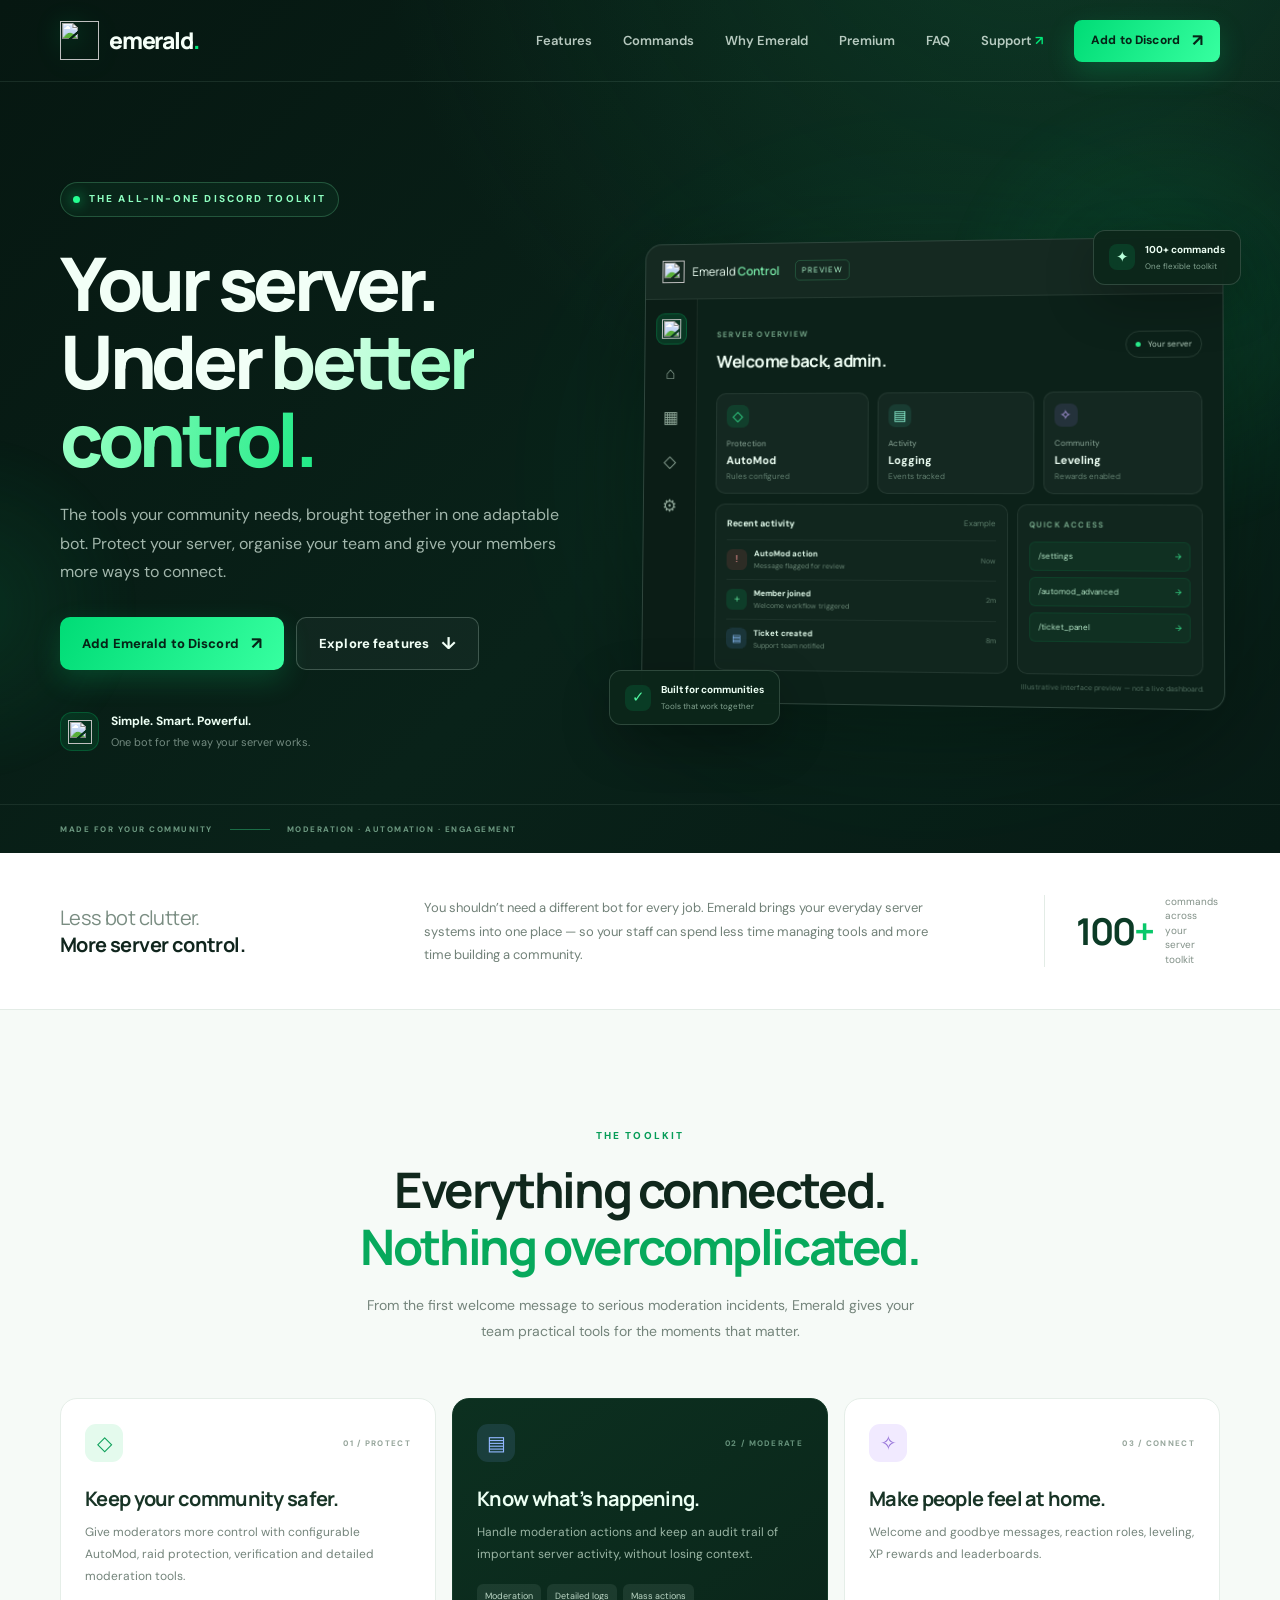
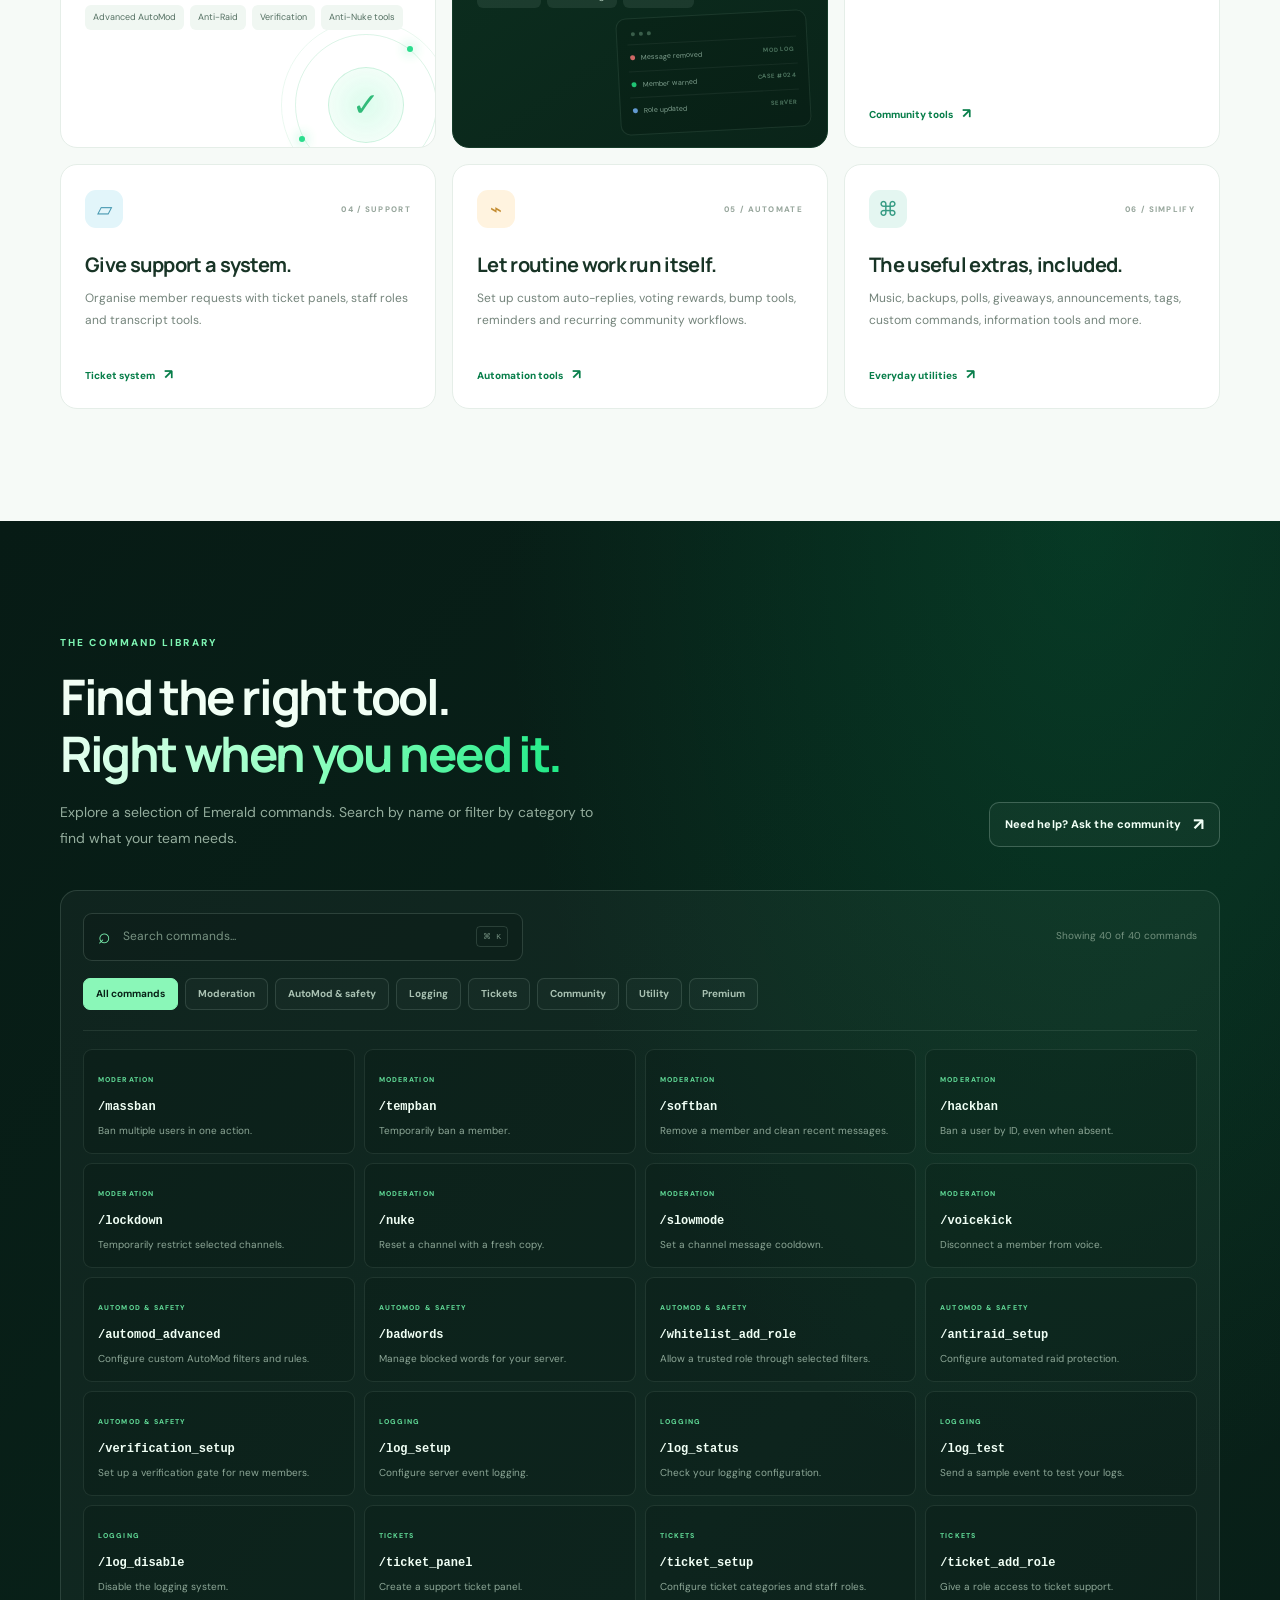
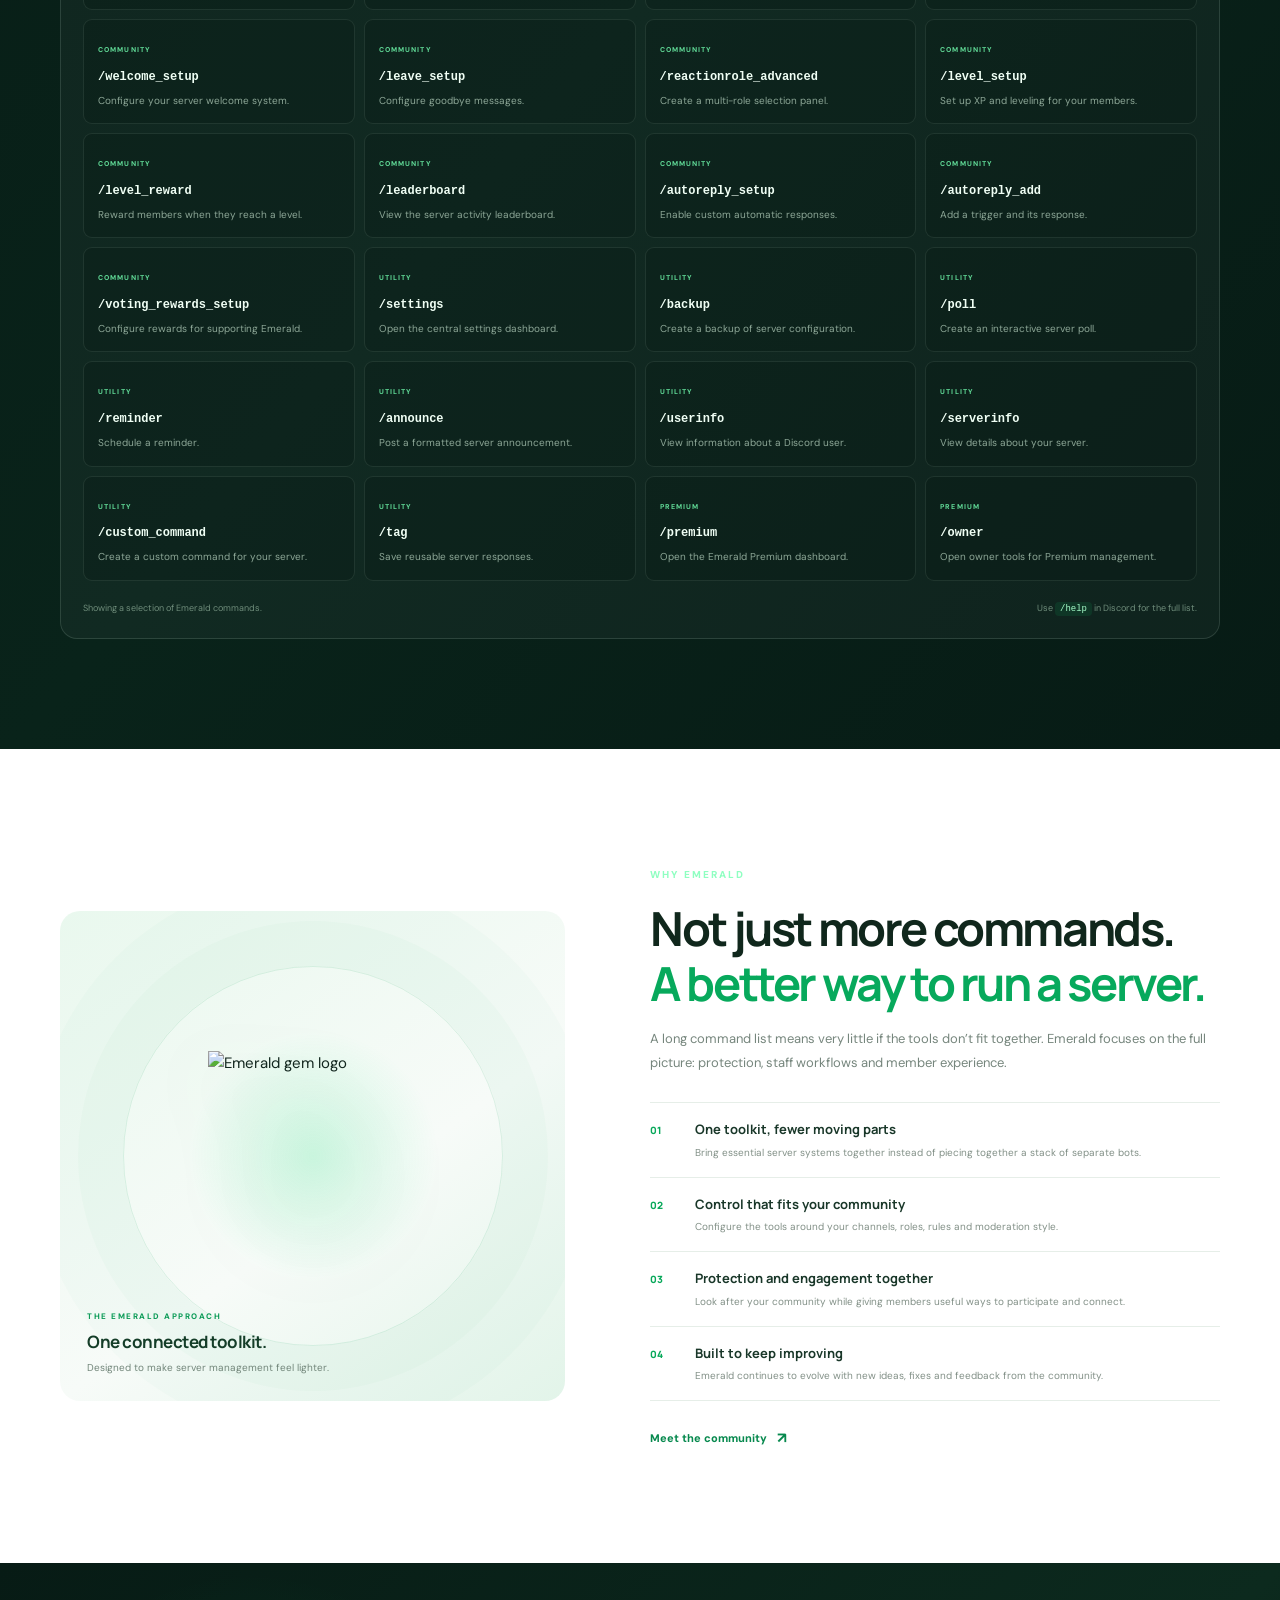
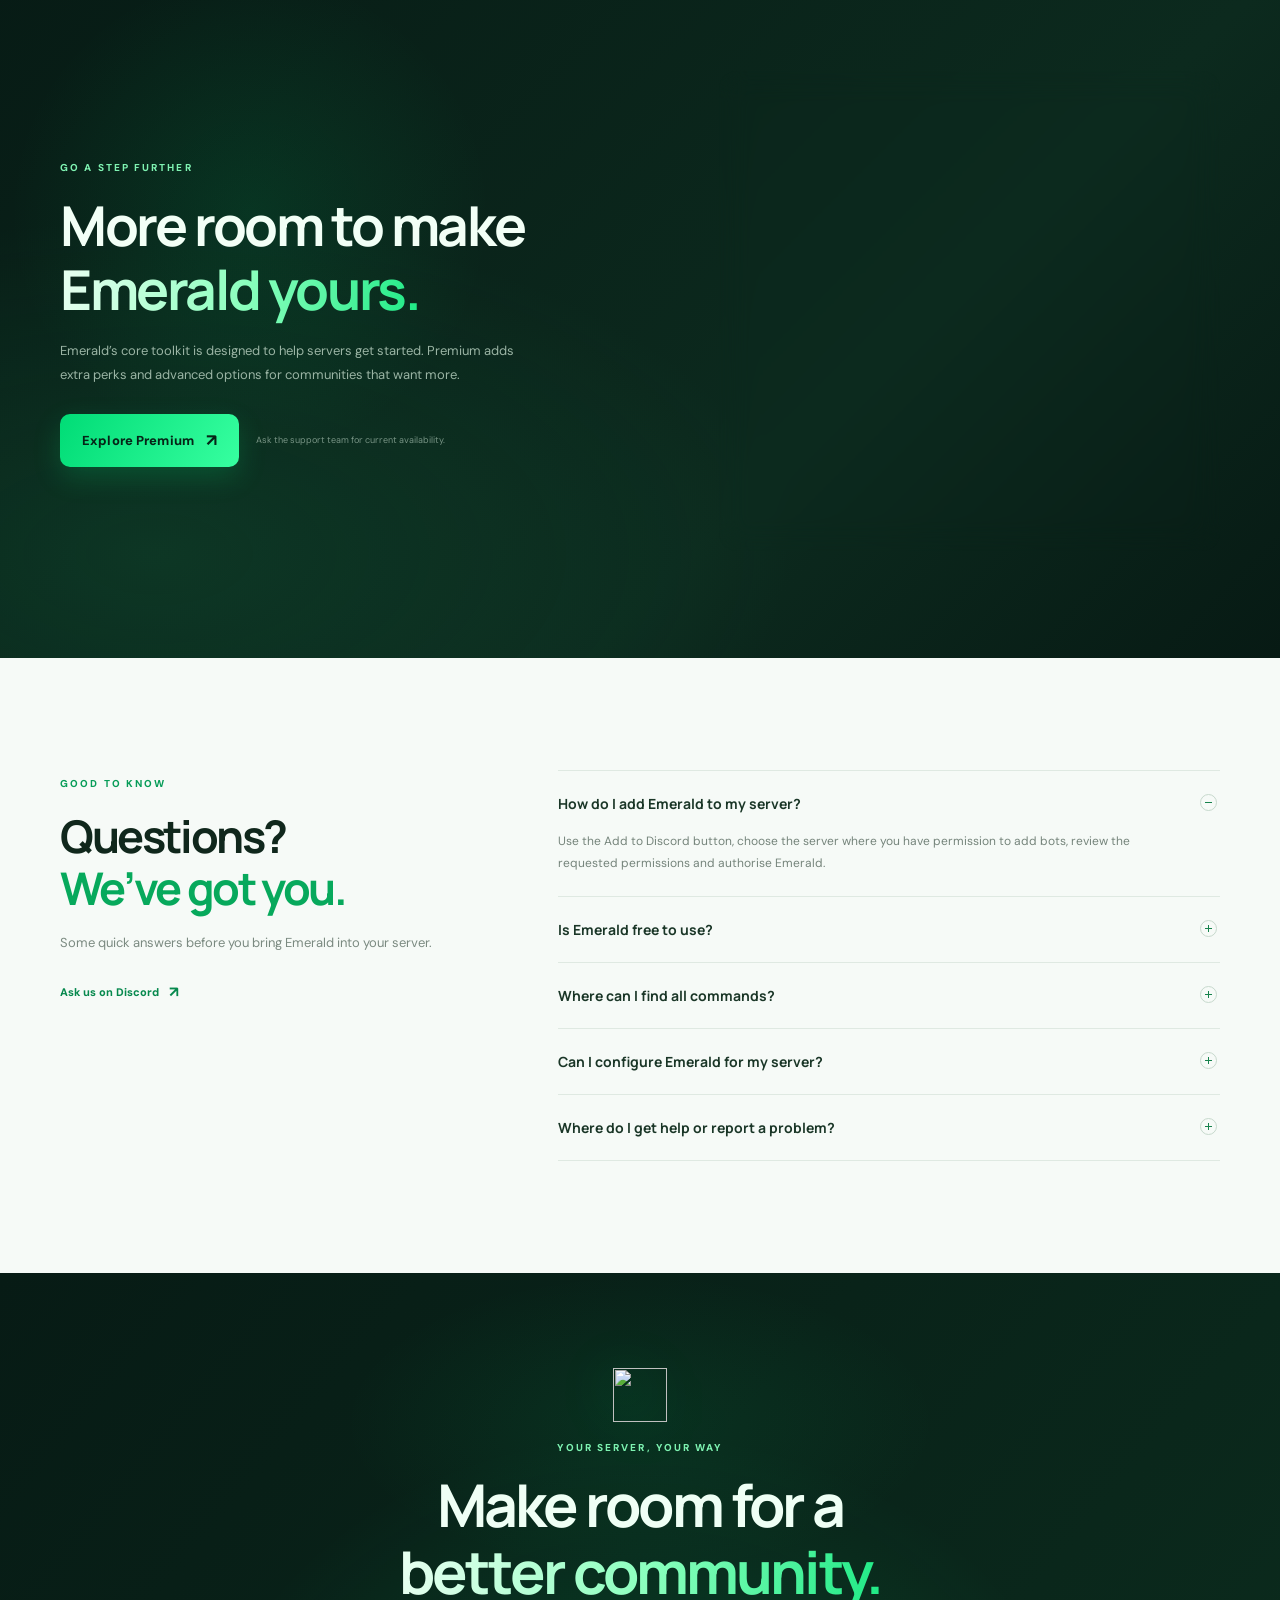
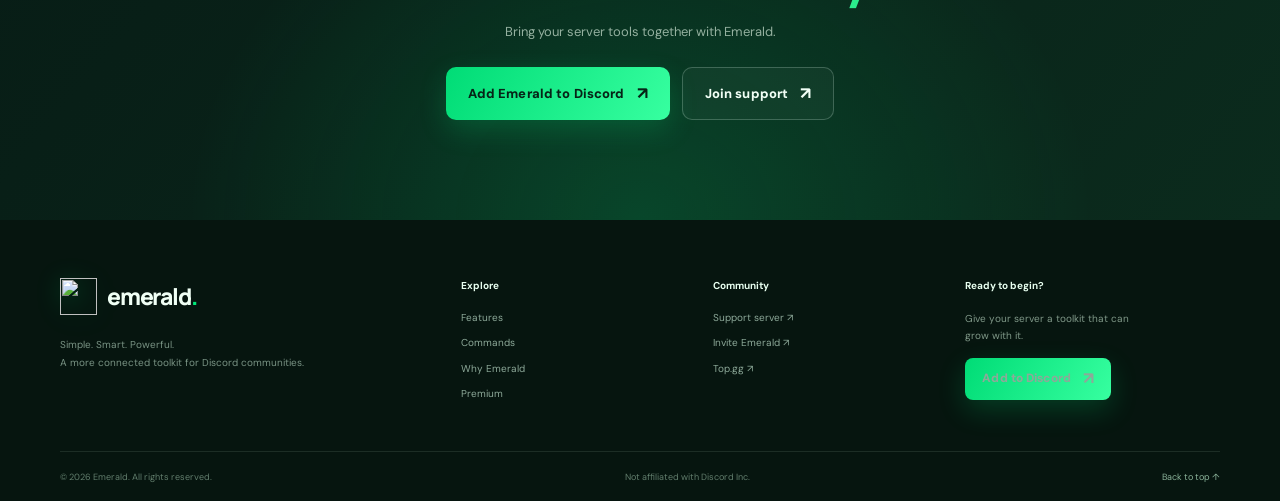
==== index.html @ 219adbe9 "Add files via upload" ====
<!doctype html>
<html lang="en">
<head>
  <meta charset="utf-8">
  <meta name="viewport" content="width=device-width, initial-scale=1">
  <meta name="theme-color" content="#071b15">
  <meta name="description" content="Emerald brings moderation, server protection, automation, tickets, roles, leveling and more into one powerful Discord bot.">
  <meta property="og:type" content="website">
  <meta property="og:title" content="Emerald — Simple. Smart. Powerful.">
  <meta property="og:description" content="One adaptable toolkit for safer, more organised and more active Discord communities.">
  <meta property="og:image" content="https://emeralddiscordbot.github.io/assets/og-cover.svg">
  <title>Emerald — Simple. Smart. Powerful.</title>
  <link rel="icon" type="image/svg+xml" href="assets/favicon.svg">
  <link rel="preconnect" href="https://fonts.googleapis.com">
  <link rel="preconnect" href="https://fonts.gstatic.com" crossorigin>
  <link href="https://fonts.googleapis.com/css2?family=DM+Sans:wght@400;500;600;700;800&family=Manrope:wght@400;500;600;700;800&display=swap" rel="stylesheet">
  <link rel="stylesheet" href="styles.css">
  <script src="script.js" defer></script>
</head>
<body>
  <a class="skip-link" href="#main">Skip to content</a>
  <div class="site-shell">
    <header class="site-header" id="top">
      <div class="container nav-wrap">
        <a class="brand" href="#top" aria-label="Emerald home">
          <img src="assets/emerald-mark.svg" alt="" width="39" height="39">
          <span>emerald<span class="brand-period">.</span></span>
        </a>
        <button class="menu-toggle" type="button" aria-label="Open navigation" aria-expanded="false" aria-controls="primary-nav">
          <span></span><span></span><span></span>
        </button>
        <nav class="primary-nav" id="primary-nav" aria-label="Main navigation">
          <a href="#features">Features</a>
          <a href="#commands">Commands</a>
          <a href="#why-emerald">Why Emerald</a>
          <a href="#premium">Premium</a>
          <a href="#faq">FAQ</a>
          <a class="nav-support" href="https://discord.gg/25kPTjhRpZ" target="_blank" rel="noreferrer">Support <span aria-hidden="true">↗</span></a>
          <a class="button button-small button-primary nav-cta" href="https://discord.com/oauth2/authorize?client_id=1427340751880323172&permissions=8&integration_type=0&scope=bot" target="_blank" rel="noreferrer">Add to Discord <span aria-hidden="true">↗</span></a>
        </nav>
      </div>
    </header>

    <main id="main">
      <section class="hero section-dark">
        <div class="hero-orb hero-orb-one"></div>
        <div class="hero-orb hero-orb-two"></div>
        <div class="container hero-grid">
          <div class="hero-copy">
            <div class="eyebrow"><span class="eyebrow-dot"></span> THE ALL-IN-ONE DISCORD TOOLKIT</div>
            <h1>Your server.<br>Under <span class="gradient-text">better control.</span></h1>
            <p class="hero-lede">The tools your community needs, brought together in one adaptable bot. Protect your server, organise your team and give your members more ways to connect.</p>
            <div class="hero-actions">
              <a class="button button-primary" href="https://discord.com/oauth2/authorize?client_id=1427340751880323172&permissions=8&integration_type=0&scope=bot" target="_blank" rel="noreferrer">Add Emerald to Discord <span aria-hidden="true">↗</span></a>
              <a class="button button-ghost" href="#features">Explore features <span aria-hidden="true">↓</span></a>
            </div>
            <div class="hero-proof">
              <div class="proof-icon"><img src="assets/emerald-mark.svg" alt="" width="24" height="24"></div>
              <div><strong>Simple. Smart. Powerful.</strong><span>One bot for the way your server works.</span></div>
            </div>
          </div>

          <div class="hero-visual" aria-label="Illustrative Emerald dashboard preview">
            <div class="visual-glow"></div>
            <div class="dashboard-window">
              <div class="dash-topbar">
                <div class="dash-brand"><img src="assets/emerald-mark.svg" alt="" width="23" height="23"><span>Emerald <b>Control</b></span></div>
                <span class="preview-tag">PREVIEW</span>
                <div class="dash-dots"><i></i><i></i><i></i></div>
              </div>
              <div class="dash-content">
                <aside class="dash-sidebar" aria-hidden="true">
                  <div class="sidebar-gem active"><img src="assets/emerald-mark.svg" alt=""></div>
                  <div class="sidebar-symbol">⌂</div><div class="sidebar-symbol">▦</div><div class="sidebar-symbol">◇</div><div class="sidebar-symbol">⚙</div>
                </aside>
                <div class="dash-main">
                  <div class="dash-heading"><div><span class="dash-kicker">SERVER OVERVIEW</span><h3>Welcome back, admin.</h3></div><span class="server-pill"><span></span> Your server</span></div>
                  <div class="dash-stats">
                    <div class="dash-stat"><span class="stat-icon green">◇</span><small>Protection</small><strong>AutoMod</strong><em>Rules configured</em></div>
                    <div class="dash-stat"><span class="stat-icon mint">▤</span><small>Activity</small><strong>Logging</strong><em>Events tracked</em></div>
                    <div class="dash-stat"><span class="stat-icon lilac">✧</span><small>Community</small><strong>Leveling</strong><em>Rewards enabled</em></div>
                  </div>
                  <div class="dash-lower">
                    <div class="activity-card">
                      <div class="card-heading"><b>Recent activity</b><span>Example</span></div>
                      <div class="activity-row"><span class="activity-badge danger">!</span><div><b>AutoMod action</b><small>Message flagged for review</small></div><time>Now</time></div>
                      <div class="activity-row"><span class="activity-badge green">＋</span><div><b>Member joined</b><small>Welcome workflow triggered</small></div><time>2m</time></div>
                      <div class="activity-row"><span class="activity-badge blue">▤</span><div><b>Ticket created</b><small>Support team notified</small></div><time>8m</time></div>
                    </div>
                    <div class="quick-card"><span class="quick-label">QUICK ACCESS</span><div class="quick-command">/settings <span>→</span></div><div class="quick-command">/automod_advanced <span>→</span></div><div class="quick-command">/ticket_panel <span>→</span></div></div>
                  </div>
                  <div class="dash-footnote">Illustrative interface preview — not a live dashboard.</div>
                </div>
              </div>
            </div>
            <div class="floating-chip chip-one"><span class="chip-check">✓</span><span><b>Built for communities</b><small>Tools that work together</small></span></div>
            <div class="floating-chip chip-two"><span class="chip-gem">✦</span><span><b>100+ commands</b><small>One flexible toolkit</small></span></div>
          </div>
        </div>
        <div class="hero-bottom-line"><div class="container hero-bottom-inner"><span>MADE FOR YOUR COMMUNITY</span><span class="bottom-line"></span><span>MODERATION · AUTOMATION · ENGAGEMENT</span></div></div>
      </section>

      <section class="intro-strip">
        <div class="container intro-grid">
          <p>Less bot clutter.<br><strong>More server control.</strong></p>
          <div class="intro-text">You shouldn’t need a different bot for every job. Emerald brings your everyday server systems into one place — so your staff can spend less time managing tools and more time building a community.</div>
          <div class="intro-stat"><strong>100<span>+</span></strong><small>commands across<br>your server toolkit</small></div>
        </div>
      </section>

      <section class="section features-section" id="features">
        <div class="container">
          <div class="section-heading centered">
            <span class="section-kicker">THE TOOLKIT</span>
            <h2>Everything connected.<br><span class="text-green">Nothing overcomplicated.</span></h2>
            <p>From the first welcome message to serious moderation incidents, Emerald gives your team practical tools for the moments that matter.</p>
          </div>
          <div class="feature-grid">
            <article class="feature-card feature-card-large">
              <div class="feature-top"><span class="feature-icon icon-shield">◇</span><span class="feature-number">01 / PROTECT</span></div>
              <h3>Keep your community safer.</h3>
              <p>Give moderators more control with configurable AutoMod, raid protection, verification and detailed moderation tools.</p>
              <div class="feature-tags"><span>Advanced AutoMod</span><span>Anti-Raid</span><span>Verification</span><span>Anti-Nuke tools</span></div>
              <div class="feature-art shield-art" aria-hidden="true"><div class="shield-ring ring-one"></div><div class="shield-ring ring-two"></div><div class="shield-core">✓</div><div class="shield-orbit orbit-a"></div><div class="shield-orbit orbit-b"></div></div>
            </article>
            <article class="feature-card feature-card-large feature-card-dark">
              <div class="feature-top"><span class="feature-icon icon-logs">▤</span><span class="feature-number">02 / MODERATE</span></div>
              <h3>Know what’s happening.</h3>
              <p>Handle moderation actions and keep an audit trail of important server activity, without losing context.</p>
              <div class="feature-tags"><span>Moderation</span><span>Detailed logs</span><span>Mass actions</span></div>
              <div class="log-art" aria-hidden="true"><div class="log-art-head"><span></span><span></span><span></span></div><div class="log-line"><i class="log-dot red"></i><span>Message removed</span><b>MOD LOG</b></div><div class="log-line"><i class="log-dot green"></i><span>Member warned</span><b>CASE #024</b></div><div class="log-line"><i class="log-dot blue"></i><span>Role updated</span><b>SERVER</b></div></div>
            </article>
            <article class="feature-card">
              <div class="feature-top"><span class="feature-icon icon-community">✧</span><span class="feature-number">03 / CONNECT</span></div>
              <h3>Make people feel at home.</h3>
              <p>Welcome and goodbye messages, reaction roles, leveling, XP rewards and leaderboards.</p>
              <div class="mini-link">Community tools <span>↗</span></div>
            </article>
            <article class="feature-card">
              <div class="feature-top"><span class="feature-icon icon-support">▱</span><span class="feature-number">04 / SUPPORT</span></div>
              <h3>Give support a system.</h3>
              <p>Organise member requests with ticket panels, staff roles and transcript tools.</p>
              <div class="mini-link">Ticket system <span>↗</span></div>
            </article>
            <article class="feature-card">
              <div class="feature-top"><span class="feature-icon icon-automation">⌁</span><span class="feature-number">05 / AUTOMATE</span></div>
              <h3>Let routine work run itself.</h3>
              <p>Set up custom auto-replies, voting rewards, bump tools, reminders and recurring community workflows.</p>
              <div class="mini-link">Automation tools <span>↗</span></div>
            </article>
            <article class="feature-card">
              <div class="feature-top"><span class="feature-icon icon-utility">⌘</span><span class="feature-number">06 / SIMPLIFY</span></div>
              <h3>The useful extras, included.</h3>
              <p>Music, backups, polls, giveaways, announcements, tags, custom commands, information tools and more.</p>
              <div class="mini-link">Everyday utilities <span>↗</span></div>
            </article>
          </div>
        </div>
      </section>

      <section class="command-section section-dark" id="commands">
        <div class="container">
          <div class="command-head">
            <div class="section-heading">
              <span class="section-kicker">THE COMMAND LIBRARY</span>
              <h2>Find the right tool.<br><span class="gradient-text">Right when you need it.</span></h2>
              <p>Explore a selection of Emerald commands. Search by name or filter by category to find what your team needs.</p>
            </div>
            <a class="button button-ghost command-all" href="https://discord.gg/25kPTjhRpZ" target="_blank" rel="noreferrer">Need help? Ask the community <span>↗</span></a>
          </div>
          <div class="command-browser">
            <div class="command-toolbar">
              <label class="search-box"><span aria-hidden="true">⌕</span><input id="command-search" type="search" placeholder="Search commands..." autocomplete="off" aria-label="Search commands"><kbd>⌘ K</kbd></label>
              <div class="result-count" id="result-count" aria-live="polite">Showing commands</div>
            </div>
            <div class="filter-list" role="group" aria-label="Filter commands by category">
              <button class="filter-button active" data-filter="all" type="button">All commands</button>
              <button class="filter-button" data-filter="Moderation" type="button">Moderation</button>
              <button class="filter-button" data-filter="AutoMod" type="button">AutoMod & safety</button>
              <button class="filter-button" data-filter="Logging" type="button">Logging</button>
              <button class="filter-button" data-filter="Tickets" type="button">Tickets</button>
              <button class="filter-button" data-filter="Community" type="button">Community</button>
              <button class="filter-button" data-filter="Utility" type="button">Utility</button>
              <button class="filter-button" data-filter="Premium" type="button">Premium</button>
            </div>
            <div class="command-grid" id="command-grid">
              <article class="command-item" data-category="Moderation" data-search="massban ban multiple users moderation"><span class="command-category">MODERATION</span><h3>/massban</h3><p>Ban multiple users in one action.</p></article>
              <article class="command-item" data-category="Moderation" data-search="tempban temporary ban moderation"><span class="command-category">MODERATION</span><h3>/tempban</h3><p>Temporarily ban a member.</p></article>
              <article class="command-item" data-category="Moderation" data-search="softban kick clean messages moderation"><span class="command-category">MODERATION</span><h3>/softban</h3><p>Remove a member and clean recent messages.</p></article>
              <article class="command-item" data-category="Moderation" data-search="hackban ban user id moderation"><span class="command-category">MODERATION</span><h3>/hackban</h3><p>Ban a user by ID, even when absent.</p></article>
              <article class="command-item" data-category="Moderation" data-search="lockdown channels protection slowmode"><span class="command-category">MODERATION</span><h3>/lockdown</h3><p>Temporarily restrict selected channels.</p></article>
              <article class="command-item" data-category="Moderation" data-search="nuke clone clear channel moderation"><span class="command-category">MODERATION</span><h3>/nuke</h3><p>Reset a channel with a fresh copy.</p></article>
              <article class="command-item" data-category="Moderation" data-search="slowmode channel moderation"><span class="command-category">MODERATION</span><h3>/slowmode</h3><p>Set a channel message cooldown.</p></article>
              <article class="command-item" data-category="Moderation" data-search="voicekick disconnect voice moderation"><span class="command-category">MODERATION</span><h3>/voicekick</h3><p>Disconnect a member from voice.</p></article>
              <article class="command-item" data-category="AutoMod" data-search="automod advanced filters rules protection"><span class="command-category">AUTOMOD & SAFETY</span><h3>/automod_advanced</h3><p>Configure custom AutoMod filters and rules.</p></article>
              <article class="command-item" data-category="AutoMod" data-search="badwords blocked words filter safety"><span class="command-category">AUTOMOD & SAFETY</span><h3>/badwords</h3><p>Manage blocked words for your server.</p></article>
              <article class="command-item" data-category="AutoMod" data-search="whitelist role allow automod bypass"><span class="command-category">AUTOMOD & SAFETY</span><h3>/whitelist_add_role</h3><p>Allow a trusted role through selected filters.</p></article>
              <article class="command-item" data-category="AutoMod" data-search="antiraid setup raid protection join"><span class="command-category">AUTOMOD & SAFETY</span><h3>/antiraid_setup</h3><p>Configure automated raid protection.</p></article>
              <article class="command-item" data-category="AutoMod" data-search="verification setup member gate"><span class="command-category">AUTOMOD & SAFETY</span><h3>/verification_setup</h3><p>Set up a verification gate for new members.</p></article>
              <article class="command-item" data-category="Logging" data-search="log setup configure event log"><span class="command-category">LOGGING</span><h3>/log_setup</h3><p>Configure server event logging.</p></article>
              <article class="command-item" data-category="Logging" data-search="log status current configuration"><span class="command-category">LOGGING</span><h3>/log_status</h3><p>Check your logging configuration.</p></article>
              <article class="command-item" data-category="Logging" data-search="log test sample event"><span class="command-category">LOGGING</span><h3>/log_test</h3><p>Send a sample event to test your logs.</p></article>
              <article class="command-item" data-category="Logging" data-search="log disable stop logging"><span class="command-category">LOGGING</span><h3>/log_disable</h3><p>Disable the logging system.</p></article>
              <article class="command-item" data-category="Tickets" data-search="ticket panel create support panel"><span class="command-category">TICKETS</span><h3>/ticket_panel</h3><p>Create a support ticket panel.</p></article>
              <article class="command-item" data-category="Tickets" data-search="ticket setup category roles transcript"><span class="command-category">TICKETS</span><h3>/ticket_setup</h3><p>Configure ticket categories and staff roles.</p></article>
              <article class="command-item" data-category="Tickets" data-search="ticket add role support staff"><span class="command-category">TICKETS</span><h3>/ticket_add_role</h3><p>Give a role access to ticket support.</p></article>
              <article class="command-item" data-category="Community" data-search="welcome setup greet new member"><span class="command-category">COMMUNITY</span><h3>/welcome_setup</h3><p>Configure your server welcome system.</p></article>
              <article class="command-item" data-category="Community" data-search="leave setup goodbye member"><span class="command-category">COMMUNITY</span><h3>/leave_setup</h3><p>Configure goodbye messages.</p></article>
              <article class="command-item" data-category="Community" data-search="reactionrole advanced panel roles"><span class="command-category">COMMUNITY</span><h3>/reactionrole_advanced</h3><p>Create a multi-role selection panel.</p></article>
              <article class="command-item" data-category="Community" data-search="level setup xp system"><span class="command-category">COMMUNITY</span><h3>/level_setup</h3><p>Set up XP and leveling for your members.</p></article>
              <article class="command-item" data-category="Community" data-search="level reward role reward"><span class="command-category">COMMUNITY</span><h3>/level_reward</h3><p>Reward members when they reach a level.</p></article>
              <article class="command-item" data-category="Community" data-search="leaderboard rank xp activity"><span class="command-category">COMMUNITY</span><h3>/leaderboard</h3><p>View the server activity leaderboard.</p></article>
              <article class="command-item" data-category="Community" data-search="autoreply setup triggers responses"><span class="command-category">COMMUNITY</span><h3>/autoreply_setup</h3><p>Enable custom automatic responses.</p></article>
              <article class="command-item" data-category="Community" data-search="autoreply add trigger response"><span class="command-category">COMMUNITY</span><h3>/autoreply_add</h3><p>Add a trigger and its response.</p></article>
              <article class="command-item" data-category="Community" data-search="voting rewards setup topgg"><span class="command-category">COMMUNITY</span><h3>/voting_rewards_setup</h3><p>Configure rewards for supporting Emerald.</p></article>
              <article class="command-item" data-category="Utility" data-search="settings dashboard configuration"><span class="command-category">UTILITY</span><h3>/settings</h3><p>Open the central settings dashboard.</p></article>
              <article class="command-item" data-category="Utility" data-search="backup server configuration"><span class="command-category">UTILITY</span><h3>/backup</h3><p>Create a backup of server configuration.</p></article>
              <article class="command-item" data-category="Utility" data-search="poll create vote members"><span class="command-category">UTILITY</span><h3>/poll</h3><p>Create an interactive server poll.</p></article>
              <article class="command-item" data-category="Utility" data-search="reminder schedule remind"><span class="command-category">UTILITY</span><h3>/reminder</h3><p>Schedule a reminder.</p></article>
              <article class="command-item" data-category="Utility" data-search="announce announcement channel"><span class="command-category">UTILITY</span><h3>/announce</h3><p>Post a formatted server announcement.</p></article>
              <article class="command-item" data-category="Utility" data-search="userinfo member information"><span class="command-category">UTILITY</span><h3>/userinfo</h3><p>View information about a Discord user.</p></article>
              <article class="command-item" data-category="Utility" data-search="serverinfo server details"><span class="command-category">UTILITY</span><h3>/serverinfo</h3><p>View details about your server.</p></article>
              <article class="command-item" data-category="Utility" data-search="custom command create response"><span class="command-category">UTILITY</span><h3>/custom_command</h3><p>Create a custom command for your server.</p></article>
              <article class="command-item" data-category="Utility" data-search="tag create save text"><span class="command-category">UTILITY</span><h3>/tag</h3><p>Save reusable server responses.</p></article>
              <article class="command-item" data-category="Premium" data-search="premium dashboard exclusive"><span class="command-category">PREMIUM</span><h3>/premium</h3><p>Open the Emerald Premium dashboard.</p></article>
              <article class="command-item" data-category="Premium" data-search="owner premium management"><span class="command-category">PREMIUM</span><h3>/owner</h3><p>Open owner tools for Premium management.</p></article>
            </div>
            <div class="empty-state" id="empty-state" hidden>No commands match that search. Try another name or category.</div>
            <div class="command-foot"><span>Showing a selection of Emerald commands.</span><span>Use <code>/help</code> in Discord for the full list.</span></div>
          </div>
        </div>
      </section>

      <section class="why-section section" id="why-emerald">
        <div class="container why-grid">
          <div class="why-visual">
            <div class="why-backdrop"></div>
            <div class="why-gem-wrap"><img src="assets/emerald-mark.svg" alt="Emerald gem logo"></div>
            <div class="why-caption"><span>THE EMERALD APPROACH</span><b>One connected toolkit.</b><small>Designed to make server management feel lighter.</small></div>
          </div>
          <div class="why-copy">
            <span class="section-kicker">WHY EMERALD</span>
            <h2>Not just more commands.<br><span class="text-green">A better way to run a server.</span></h2>
            <p class="why-lede">A long command list means very little if the tools don’t fit together. Emerald focuses on the full picture: protection, staff workflows and member experience.</p>
            <div class="reason-list">
              <div class="reason-item"><span>01</span><div><h3>One toolkit, fewer moving parts</h3><p>Bring essential server systems together instead of piecing together a stack of separate bots.</p></div></div>
              <div class="reason-item"><span>02</span><div><h3>Control that fits your community</h3><p>Configure the tools around your channels, roles, rules and moderation style.</p></div></div>
              <div class="reason-item"><span>03</span><div><h3>Protection and engagement together</h3><p>Look after your community while giving members useful ways to participate and connect.</p></div></div>
              <div class="reason-item"><span>04</span><div><h3>Built to keep improving</h3><p>Emerald continues to evolve with new ideas, fixes and feedback from the community.</p></div></div>
            </div>
            <a class="text-link" href="https://discord.gg/25kPTjhRpZ" target="_blank" rel="noreferrer">Meet the community <span>↗</span></a>
          </div>
        </div>
      </section>

      <section class="premium-section section-dark" id="premium">
        <div class="premium-glow"></div>
        <div class="container premium-grid">
          <div class="premium-copy">
            <span class="section-kicker">GO A STEP FURTHER</span>
            <h2>More room to make<br><span class="gradient-text">Emerald yours.</span></h2>
            <p>Emerald’s core toolkit is designed to help servers get started. Premium adds extra perks and advanced options for communities that want more.</p>
            <div class="premium-actions"><a class="button button-primary" href="https://discord.gg/25kPTjhRpZ" target="_blank" rel="noreferrer">Explore Premium <span>↗</span></a><span class="premium-note">Ask the support team for current availability.</span></div>
          </div>
          <div class="premium-card">
            <div class="premium-card-head"><div class="premium-gem"><img src="assets/emerald-mark.svg" alt="" width="30" height="30"></div><div><span>EMERALD</span><h3>PREMIUM</h3></div><span class="premium-spark">✦</span></div>
            <p class="premium-card-desc">An extra layer of tools, customisation and community perks.</p>
            <div class="premium-perks">
              <div><span class="perk-icon">⚡</span><span><b>Priority perks</b><small>Additional support and response benefits</small></span><i>↗</i></div>
              <div><span class="perk-icon">✧</span><span><b>More customisation</b><small>Expanded profile, banner and server options</small></span><i>↗</i></div>
              <div><span class="perk-icon">⌘</span><span><b>Exclusive tools</b><small>Extra commands and enhanced utilities</small></span><i>↗</i></div>
              <div><span class="perk-icon">◎</span><span><b>Community extras</b><small>Additional engagement and creative features</small></span><i>↗</i></div>
            </div>
            <div class="premium-card-bottom"><span>MADE FOR THE NEXT LEVEL</span><span>EMERALD <b>✦</b></span></div>
          </div>
        </div>
      </section>

      <section class="faq-section section" id="faq">
        <div class="container faq-grid">
          <div class="section-heading faq-heading">
            <span class="section-kicker">GOOD TO KNOW</span>
            <h2>Questions?<br><span class="text-green">We’ve got you.</span></h2>
            <p>Some quick answers before you bring Emerald into your server.</p>
            <a class="text-link" href="https://discord.gg/25kPTjhRpZ" target="_blank" rel="noreferrer">Ask us on Discord <span>↗</span></a>
          </div>
          <div class="faq-list">
            <details class="faq-item" open><summary>How do I add Emerald to my server?<span class="faq-plus"></span></summary><p>Use the Add to Discord button, choose the server where you have permission to add bots, review the requested permissions and authorise Emerald.</p></details>
            <details class="faq-item"><summary>Is Emerald free to use?<span class="faq-plus"></span></summary><p>Emerald offers a core set of server tools, with an optional Premium tier for additional perks and advanced options. Ask the support team for the latest Premium details.</p></details>
            <details class="faq-item"><summary>Where can I find all commands?<span class="faq-plus"></span></summary><p>Use the command explorer on this page for a selection of commands. For the complete, current list available to your server, run <code>/help</code> in Discord.</p></details>
            <details class="faq-item"><summary>Can I configure Emerald for my server?<span class="faq-plus"></span></summary><p>Yes. Emerald includes setup and configuration commands for systems such as logging, AutoMod, tickets, welcome messages, reaction roles and leveling.</p></details>
            <details class="faq-item"><summary>Where do I get help or report a problem?<span class="faq-plus"></span></summary><p>Join the Emerald support server. You can ask questions, report bugs and share ideas with the community.</p></details>
          </div>
        </div>
      </section>

      <section class="final-cta section-dark">
        <div class="final-cta-orb"></div>
        <div class="container final-cta-inner">
          <img src="assets/emerald-mark.svg" alt="" width="54" height="54">
          <span class="section-kicker">YOUR SERVER, YOUR WAY</span>
          <h2>Make room for a<br><span class="gradient-text">better community.</span></h2>
          <p>Bring your server tools together with Emerald.</p>
          <div class="hero-actions"><a class="button button-primary" href="https://discord.com/oauth2/authorize?client_id=1427340751880323172&permissions=8&integration_type=0&scope=bot" target="_blank" rel="noreferrer">Add Emerald to Discord <span>↗</span></a><a class="button button-ghost" href="https://discord.gg/25kPTjhRpZ" target="_blank" rel="noreferrer">Join support <span>↗</span></a></div>
        </div>
      </section>
    </main>

    <footer class="site-footer">
      <div class="container footer-main">
        <div class="footer-brand-block"><a class="brand footer-brand" href="#top"><img src="assets/emerald-mark.svg" alt="" width="37" height="37"><span>emerald<span class="brand-period">.</span></span></a><p>Simple. Smart. Powerful.<br>A more connected toolkit for Discord communities.</p></div>
        <div class="footer-col"><b>Explore</b><a href="#features">Features</a><a href="#commands">Commands</a><a href="#why-emerald">Why Emerald</a><a href="#premium">Premium</a></div>
        <div class="footer-col"><b>Community</b><a href="https://discord.gg/25kPTjhRpZ" target="_blank" rel="noreferrer">Support server ↗</a><a href="https://discord.com/oauth2/authorize?client_id=1427340751880323172&permissions=8&integration_type=0&scope=bot" target="_blank" rel="noreferrer">Invite Emerald ↗</a><a href="https://top.gg/bot/1427340751880323172" target="_blank" rel="noreferrer">Top.gg ↗</a></div>
        <div class="footer-col"><b>Ready to begin?</b><p>Give your server a toolkit that can grow with it.</p><a class="button button-primary button-small" href="https://discord.com/oauth2/authorize?client_id=1427340751880323172&permissions=8&integration_type=0&scope=bot" target="_blank" rel="noreferrer">Add to Discord <span>↗</span></a></div>
      </div>
      <div class="container footer-bottom"><span>© <span id="year">2026</span> Emerald. All rights reserved.</span><span>Not affiliated with Discord Inc.</span><a href="#top">Back to top ↑</a></div>
    </footer>
  </div>
</body>
</html>
---- styles.css ----
/* Emerald — responsive, dependency-free landing page */
:root{--forest:#071b15;--forest-2:#0b241b;--forest-3:#103326;--green:#00e879;--green-bright:#25ff91;--mint:#a7ffd3;--ink:#10251d;--muted:#65776d;--paper:#f6faf7;--white:#fff;--line:#e3ece6;--font:'DM Sans',sans-serif;--display:'Manrope',sans-serif;--max:1160px;--radius:22px;--shadow:0 22px 70px rgba(6,31,21,.13)}
*{box-sizing:border-box}html{scroll-behavior:smooth;scroll-padding-top:90px}body{margin:0;background:var(--paper);color:var(--ink);font-family:var(--font);font-size:15px;line-height:1.65;-webkit-font-smoothing:antialiased}a{color:inherit;text-decoration:none}button,input{font:inherit}.container{width:min(var(--max),calc(100% - 48px));margin-inline:auto}.site-shell{overflow:hidden}.skip-link{position:absolute;left:16px;top:-60px;background:#fff;color:#111;padding:10px 14px;border-radius:8px;z-index:100}.skip-link:focus{top:10px}.section{padding:112px 0}.section-dark{position:relative;color:#eefaf3;background:radial-gradient(ellipse at 80% -15%,rgba(23,109,67,.3),transparent 45%),linear-gradient(135deg,#061711 0%,#092219 55%,#071b15 100%);overflow:hidden}.site-header{height:82px;position:absolute;top:0;left:0;right:0;z-index:20;border-bottom:1px solid rgba(213,255,230,.09)}.nav-wrap{height:100%;display:flex;align-items:center;justify-content:space-between}.brand{display:inline-flex;align-items:center;gap:10px;color:#f5fff8;font-family:var(--display);font-weight:800;font-size:23px;letter-spacing:-1.2px}.brand img{object-fit:contain;filter:drop-shadow(0 3px 12px rgba(0,255,132,.2))}.brand-period{color:var(--green)}.primary-nav{display:flex;align-items:center;gap:31px;color:rgba(240,255,246,.75);font-size:13px;font-weight:600}.primary-nav>a:not(.button){transition:color .2s}.primary-nav>a:not(.button):hover{color:var(--green-bright)}.nav-support span{color:var(--green)}.button{display:inline-flex;align-items:center;justify-content:center;gap:12px;min-height:53px;padding:0 22px;border-radius:10px;font-size:13px;font-weight:800;letter-spacing:.01em;transition:transform .2s,box-shadow .2s,background .2s}.button:hover{transform:translateY(-2px)}.button span{font-size:17px;line-height:1}.button-primary{background:linear-gradient(120deg,#00dc76,#37ffa0);color:#062417;box-shadow:0 10px 28px rgba(0,232,121,.19)}.button-primary:hover{box-shadow:0 14px 34px rgba(0,232,121,.28)}.button-ghost{border:1px solid rgba(227,255,239,.22);color:#f1fff6;background:rgba(255,255,255,.035)}.button-ghost:hover{background:rgba(255,255,255,.09)}.button-small{min-height:42px;padding:0 17px;font-size:12px;border-radius:8px}.menu-toggle{display:none;background:transparent;border:0;padding:9px;cursor:pointer}.menu-toggle span{display:block;width:23px;height:2px;margin:5px;background:#effff5;border-radius:3px}
.hero{min-height:755px;padding:164px 0 68px}.hero-grid{display:grid;grid-template-columns:.95fr 1.05fr;align-items:center;gap:50px;position:relative;z-index:2}.hero-copy{padding:18px 0 34px}.eyebrow,.section-kicker{display:inline-flex;align-items:center;gap:9px;color:#8fffc1;font-size:10px;font-weight:800;letter-spacing:2.1px}.eyebrow{padding:8px 12px;border:1px solid rgba(128,255,183,.22);border-radius:30px;background:rgba(42,180,105,.08)}.eyebrow-dot{height:7px;width:7px;border-radius:100%;background:var(--green-bright);box-shadow:0 0 13px var(--green)}h1,h2,h3,p{margin-top:0}.hero h1{font-family:var(--display);font-size:clamp(48px,6vw,74px);line-height:1.06;letter-spacing:-4.3px;margin:27px 0 22px;font-weight:800;color:#f2fff7}.gradient-text{background:linear-gradient(100deg,#eafff2 0%,#8affbd 52%,#1eea85 100%);-webkit-background-clip:text;background-clip:text;color:transparent}.hero-lede{max-width:510px;color:rgba(232,250,239,.69);font-size:16px;line-height:1.8;margin-bottom:30px}.hero-actions{display:flex;flex-wrap:wrap;gap:12px}.hero-proof{display:flex;align-items:center;gap:12px;margin-top:42px}.proof-icon{height:39px;width:39px;display:grid;place-items:center;border-radius:12px;background:rgba(0,232,121,.1);border:1px solid rgba(0,232,121,.2)}.proof-icon img{object-fit:contain}.hero-proof strong,.hero-proof span{display:block}.hero-proof strong{font-size:12px;color:#edfff4}.hero-proof span{font-size:11px;color:rgba(233,255,242,.48);margin-top:1px}.hero-orb{position:absolute;border-radius:100%;filter:blur(2px);pointer-events:none}.hero-orb-one{width:480px;height:480px;right:-130px;top:70px;background:radial-gradient(circle,rgba(0,255,132,.11),transparent 68%)}.hero-orb-two{width:350px;height:350px;left:-210px;bottom:70px;background:radial-gradient(circle,rgba(12,145,85,.17),transparent 70%)}.hero-visual{position:relative;min-width:0;padding:27px 0 32px}.visual-glow{position:absolute;inset:12% 6%;background:#00e879;filter:blur(100px);opacity:.13;border-radius:50%}.dashboard-window{position:relative;border:1px solid rgba(220,255,235,.17);border-radius:17px;background:#0c2119;box-shadow:0 32px 100px rgba(0,0,0,.36);overflow:hidden;transform:perspective(1400px) rotateY(-5deg) rotateX(2deg)}.dash-topbar{height:56px;background:rgba(255,255,255,.035);border-bottom:1px solid rgba(231,255,241,.08);display:flex;align-items:center;padding:0 17px;gap:16px}.dash-brand{display:flex;align-items:center;gap:8px;font-family:var(--display);font-size:12px;color:#edfff4}.dash-brand b{color:#79eaa9;font-weight:600}.preview-tag{font-size:8px;letter-spacing:1px;color:#b5ffd4;border:1px solid rgba(87,241,156,.2);border-radius:5px;padding:3px 6px}.dash-dots{display:flex;gap:4px;margin-left:auto}.dash-dots i{height:5px;width:5px;border-radius:50%;background:#547264}.dash-content{display:flex;min-height:377px}.dash-sidebar{width:54px;padding:14px 9px;background:rgba(0,0,0,.12);border-right:1px solid rgba(231,255,241,.07);display:flex;align-items:center;flex-direction:column;gap:13px}.sidebar-gem,.sidebar-symbol{width:32px;height:32px;border-radius:9px;display:grid;place-items:center;color:#91a99a;font-size:17px}.sidebar-gem{background:rgba(0,232,121,.13);border:1px solid rgba(0,232,121,.22)}.sidebar-gem img{width:20px;height:20px}.sidebar-symbol.active{color:#fff}.dash-main{padding:22px 20px 13px;flex:1;min-width:0}.dash-heading{display:flex;justify-content:space-between;align-items:center;gap:10px;margin-bottom:18px}.dash-kicker,.quick-label{font-size:8px;font-weight:800;letter-spacing:1.2px;color:#6e9d81}.dash-heading h3{font-size:17px;letter-spacing:-.5px;font-family:var(--display);margin:3px 0 0;color:#f0fff5}.server-pill{font-size:8px;padding:6px 9px;border-radius:20px;border:1px solid rgba(216,255,231,.12);color:#b9d4c3;white-space:nowrap}.server-pill span{display:inline-block;width:5px;height:5px;border-radius:50%;background:#29ed8c;margin-right:5px}.dash-stats{display:grid;grid-template-columns:repeat(3,1fr);gap:9px}.dash-stat{position:relative;background:rgba(255,255,255,.035);border:1px solid rgba(230,255,239,.08);border-radius:10px;padding:11px 10px 10px;min-width:0}.stat-icon{display:grid;place-items:center;height:23px;width:23px;border-radius:7px;font-size:14px;margin-bottom:10px}.stat-icon.green{color:#39f49a;background:rgba(0,232,121,.12)}.stat-icon.mint{color:#8ef4d5;background:rgba(67,206,175,.12)}.stat-icon.lilac{color:#c6adff;background:rgba(160,124,245,.12)}.dash-stat small,.dash-stat strong,.dash-stat em{display:block}.dash-stat small{font-size:8px;color:#8da99a}.dash-stat strong{font-size:11px;color:#edfff4;margin:1px 0}.dash-stat em{font-style:normal;font-size:8px;color:#638071;white-space:nowrap;overflow:hidden;text-overflow:ellipsis}.dash-lower{display:grid;grid-template-columns:1.3fr .8fr;gap:9px;margin-top:10px}.activity-card,.quick-card{border:1px solid rgba(230,255,239,.08);background:rgba(255,255,255,.025);border-radius:10px;padding:12px 11px}.card-heading{display:flex;justify-content:space-between;margin-bottom:8px}.card-heading b{font-size:9px;color:#e6fff0}.card-heading span{font-size:8px;color:#5c7d6b}.activity-row{display:flex;align-items:center;gap:7px;padding:7px 0;border-top:1px solid rgba(230,255,239,.055)}.activity-badge{display:grid;place-items:center;width:21px;height:21px;flex:0 0 21px;border-radius:6px;font-size:10px}.activity-badge.danger{color:#ff9c9c;background:rgba(239,87,87,.13)}.activity-badge.green{color:#69f2a6;background:rgba(0,232,121,.12)}.activity-badge.blue{color:#8fc2ff;background:rgba(90,154,238,.13)}.activity-row div{min-width:0;flex:1}.activity-row b,.activity-row small{display:block}.activity-row b{font-size:8px;color:#dff9e9}.activity-row small{font-size:7px;color:#6b8877;white-space:nowrap;overflow:hidden;text-overflow:ellipsis}.activity-row time{font-size:7px;color:#5c7b6a}.quick-label{display:block;margin:1px 0 9px}.quick-command{padding:7px 8px;margin-top:6px;border-radius:6px;background:rgba(0,232,121,.05);border:1px solid rgba(0,232,121,.09);font-size:8px;color:#b8e9ca;display:flex;justify-content:space-between}.quick-command span{color:#3bea93}.dash-footnote{text-align:right;font-size:7px;color:#547263;margin-top:7px}.floating-chip{position:absolute;z-index:3;display:flex;align-items:center;gap:10px;padding:11px 15px;border-radius:12px;border:1px solid rgba(221,255,235,.16);background:rgba(12,38,27,.92);box-shadow:0 18px 50px rgba(0,0,0,.24);backdrop-filter:blur(12px)}.floating-chip b,.floating-chip small{display:block}.floating-chip b{font-size:10px;color:#edfff4}.floating-chip small{font-size:8px;color:#85a592;margin-top:1px}.chip-one{left:-28px;bottom:12px}.chip-two{right:-21px;top:18px}.chip-check,.chip-gem{height:26px;width:26px;display:grid;place-items:center;border-radius:8px;background:rgba(0,232,121,.12);color:#51f5a0}.chip-gem{color:#b8ffda}.hero-bottom-line{position:absolute;bottom:0;left:0;right:0;border-top:1px solid rgba(230,255,240,.08)}.hero-bottom-inner{height:48px;display:flex;align-items:center;gap:17px;color:#6c9880;font-size:8px;font-weight:800;letter-spacing:1.5px}.bottom-line{width:40px;height:1px;background:#1b6c46}
.intro-strip{background:#fff;border-bottom:1px solid var(--line)}.intro-grid{min-height:156px;display:grid;grid-template-columns:1fr 1.8fr .55fr;align-items:center;gap:45px}.intro-grid>p{font-size:20px;line-height:1.35;font-family:var(--display);letter-spacing:-.6px;margin:0;color:#7a8d82}.intro-grid>p strong{color:var(--ink)}.intro-text{font-size:13px;line-height:1.8;color:#718178;max-width:530px}.intro-stat{border-left:1px solid var(--line);padding-left:31px;display:flex;align-items:center;gap:12px}.intro-stat strong{font-family:var(--display);font-size:37px;line-height:1;color:#0c3b26;letter-spacing:-2px}.intro-stat strong span{color:#08c86a}.intro-stat small{font-size:10px;line-height:1.45;color:#819087}
.section-heading{max-width:610px}.section-heading.centered{text-align:center;margin:0 auto 54px}.section-heading .section-kicker{color:#079c58}.section-heading h2,.why-copy h2,.premium-copy h2,.faq-heading h2{font-family:var(--display);font-size:clamp(34px,4vw,49px);line-height:1.16;letter-spacing:-2.4px;color:#10271c;margin:15px 0 17px}.section-heading p{font-size:14px;line-height:1.85;color:#74847b;max-width:560px;margin:0 auto}.text-green{color:#07a95c}.features-section{background:#f6faf7}.feature-grid{display:grid;grid-template-columns:repeat(3,1fr);gap:16px}.feature-card{position:relative;min-height:245px;background:#fff;border:1px solid #e5eee8;border-radius:17px;padding:25px 24px;overflow:hidden;transition:transform .25s,box-shadow .25s,border-color .25s}.feature-card:hover{transform:translateY(-4px);box-shadow:0 18px 44px rgba(12,49,29,.08);border-color:#cfeadd}.feature-card-large{min-height:350px;grid-column:span 1}.feature-card:nth-child(1),.feature-card:nth-child(2){grid-column:span 1}.feature-top{display:flex;align-items:center;justify-content:space-between;margin-bottom:24px;position:relative;z-index:2}.feature-icon{height:38px;width:38px;display:grid;place-items:center;border-radius:11px;font-size:20px}.icon-shield{background:#e4faed;color:#0a9f58}.icon-logs{background:#e7eefc;color:#617fd0}.icon-community{background:#f1eaff;color:#9673d9}.icon-support{background:#e2f5fa;color:#4698b0}.icon-automation{background:#fff3df;color:#c48d32}.icon-utility{background:#e4f6f1;color:#359b83}.feature-number{font-size:8px;color:#97a69c;font-weight:800;letter-spacing:1.3px}.feature-card h3{font-family:var(--display);font-size:20px;line-height:1.3;letter-spacing:-.7px;margin:0 0 10px;color:#183426;position:relative;z-index:2}.feature-card p{font-size:12px;line-height:1.8;color:#74847b;margin:0;max-width:360px;position:relative;z-index:2}.feature-tags{display:flex;flex-wrap:wrap;gap:6px;margin-top:18px;position:relative;z-index:2}.feature-tags span{font-size:9px;padding:5px 8px;border-radius:6px;background:#f0f7f2;color:#547062}.feature-card-dark{color:#f1fff6;background:linear-gradient(145deg,#0c3020,#0a2419);border-color:#153b29}.feature-card-dark h3{color:#ecfff3}.feature-card-dark p{color:#9ab5a4}.feature-card-dark .feature-number{color:#65917a}.feature-card-dark .feature-tags span{background:rgba(223,255,236,.08);color:#b9d4c3}.feature-card-dark .icon-logs{background:rgba(123,167,255,.13);color:#91b6ff}.mini-link{position:absolute;bottom:22px;left:24px;font-size:10px;font-weight:800;color:#087e4a}.mini-link span{margin-left:7px;font-size:14px}.shield-art{position:absolute;width:170px;height:170px;right:-16px;bottom:-43px;opacity:.85}.shield-ring{position:absolute;border:1px solid rgba(0,180,90,.17);border-radius:50%;inset:14px}.ring-two{inset:0;border-color:rgba(0,180,90,.1)}.shield-core{position:absolute;inset:47px;border-radius:50%;display:grid;place-items:center;color:#0daf62;font-size:33px;background:radial-gradient(circle,rgba(0,232,121,.16),rgba(0,232,121,.02));border:1px solid rgba(0,180,90,.2)}.shield-orbit{position:absolute;height:6px;width:6px;border-radius:50%;background:#06d779;box-shadow:0 0 13px #06d779}.orbit-a{top:26px;right:38px}.orbit-b{left:18px;bottom:48px}.log-art{position:absolute;right:18px;bottom:17px;width:51%;padding:10px;border:1px solid rgba(196,255,219,.12);border-radius:10px;background:rgba(0,0,0,.15);transform:rotate(-3deg);opacity:.8}.log-art-head{display:flex;gap:4px;padding:3px 4px 8px}.log-art-head span{height:4px;width:4px;border-radius:50%;background:#456c56}.log-line{display:flex;align-items:center;gap:6px;border-top:1px solid rgba(236,255,242,.07);padding:7px 2px;color:#9bbdaa;font-size:7px}.log-line b{margin-left:auto;font-size:6px;letter-spacing:.5px;color:#5e8870}.log-dot{width:5px;height:5px;border-radius:50%}.log-dot.red{background:#ff7878}.log-dot.green{background:#25e98a}.log-dot.blue{background:#78b6ff}
.command-section{padding:108px 0 110px;background:radial-gradient(ellipse at 85% 0%,rgba(0,150,83,.21),transparent 38%),linear-gradient(130deg,#071b15,#09231a 55%,#071b15)}.command-head{display:flex;align-items:flex-end;justify-content:space-between;gap:35px;margin-bottom:38px}.command-head .section-heading{max-width:570px}.command-head .section-heading .section-kicker{color:#7df4b2}.command-head .section-heading h2{color:#f1fff5}.command-head .section-heading p{color:#94ad9d;margin:0}.command-all{white-space:nowrap;min-height:45px;font-size:11px;padding:0 15px;margin-bottom:5px}.command-browser{border:1px solid rgba(219,255,234,.13);background:rgba(255,255,255,.035);border-radius:17px;padding:22px}.command-toolbar{display:flex;align-items:center;justify-content:space-between;gap:18px;margin-bottom:17px}.search-box{height:48px;display:flex;align-items:center;gap:10px;padding:0 14px;border-radius:9px;border:1px solid rgba(217,255,232,.15);background:rgba(0,0,0,.13);color:#7df4b2;flex:1;max-width:440px}.search-box>span{font-size:21px}.search-box input{width:100%;border:0;outline:0;background:transparent;color:#edfff4;font-size:12px}.search-box input::placeholder{color:#789282}.search-box kbd{padding:3px 6px;border:1px solid rgba(219,255,234,.14);border-radius:4px;color:#6f8b7c;font-size:8px;white-space:nowrap}.result-count{font-size:10px;color:#72917e}.filter-list{display:flex;gap:7px;flex-wrap:wrap;padding-bottom:20px;border-bottom:1px solid rgba(219,255,234,.09)}.filter-button{border:1px solid rgba(219,255,234,.13);color:#a9c1b2;background:rgba(255,255,255,.025);padding:7px 12px;border-radius:7px;font-size:10px;font-weight:700;cursor:pointer;transition:background .2s,color .2s,border .2s}.filter-button:hover,.filter-button.active{color:#092218;background:#8af7b8;border-color:#8af7b8}.command-grid{display:grid;grid-template-columns:repeat(4,1fr);gap:9px;padding-top:18px}.command-item{min-width:0;padding:15px 14px;border:1px solid rgba(219,255,234,.09);border-radius:9px;background:rgba(3,18,12,.2);transition:border-color .2s,transform .2s}.command-item:hover{border-color:rgba(79,241,150,.38);transform:translateY(-2px)}.command-category{font-size:7px;font-weight:800;letter-spacing:1.1px;color:#60d996}.command-item h3{font-family:ui-monospace,SFMono-Regular,Menlo,monospace;font-size:12px;color:#f0fff5;margin:8px 0 5px;overflow-wrap:anywhere}.command-item p{font-size:10px;color:#8da797;line-height:1.55;margin:0}.command-item[hidden]{display:none}.empty-state{padding:40px 10px;text-align:center;color:#a7bdad;font-size:12px}.command-foot{display:flex;justify-content:space-between;gap:18px;margin-top:20px;color:#6f8d7b;font-size:9px}.command-foot code{color:#a7ffcb;background:rgba(0,232,121,.09);padding:2px 5px;border-radius:4px}
.why-section{background:#fff}.why-grid{display:grid;grid-template-columns:.94fr 1.06fr;align-items:center;gap:85px}.why-visual{height:490px;position:relative;border-radius:20px;background:linear-gradient(145deg,#e9f8ee,#f7fbf8 58%,#e2f4e9);overflow:hidden;display:grid;place-items:center}.why-backdrop{position:absolute;width:380px;height:380px;border:1px solid rgba(0,155,83,.12);border-radius:50%;box-shadow:0 0 0 45px rgba(0,165,86,.025),0 0 0 90px rgba(0,165,86,.02)}.why-gem-wrap{position:relative;width:260px;height:260px;display:grid;place-items:center;background:radial-gradient(circle,rgba(5,231,118,.17),transparent 68%);filter:drop-shadow(0 20px 35px rgba(0,122,61,.15))}.why-gem-wrap img{width:210px;height:210px;object-fit:contain}.why-caption{position:absolute;left:27px;bottom:25px;display:flex;flex-direction:column}.why-caption span{font-size:8px;letter-spacing:1.5px;color:#0b9b57;font-weight:800}.why-caption b{font-family:var(--display);font-size:17px;letter-spacing:-.5px;color:#143d28;margin:4px 0}.why-caption small{font-size:10px;color:#72867a}.why-copy h2{font-size:clamp(35px,4vw,47px)}.why-lede{font-size:13px;line-height:1.85;color:#76867d;margin-bottom:27px}.reason-list{border-top:1px solid #e6eee8}.reason-item{display:grid;grid-template-columns:32px 1fr;gap:13px;padding:16px 0;border-bottom:1px solid #e6eee8}.reason-item>span{font-family:var(--display);font-size:10px;color:#08a85a;font-weight:800;padding-top:3px}.reason-item h3{font-family:var(--display);font-size:13px;margin:0 0 3px;color:#193729}.reason-item p{font-size:10px;line-height:1.7;color:#829087;margin:0}.text-link{display:inline-flex;gap:10px;align-items:center;margin-top:25px;color:#07894e;font-size:11px;font-weight:800}.text-link span{font-size:15px}
.premium-section{padding:108px 0;background:radial-gradient(ellipse at 12% 85%,rgba(22,113,69,.24),transparent 40%),linear-gradient(135deg,#071b15,#0c2a1e 65%,#071a14)}.premium-grid{position:relative;z-index:1;display:grid;grid-template-columns:1fr .88fr;align-items:center;gap:90px}.premium-copy .section-kicker{color:#7ff3b2}.premium-copy h2{color:#f2fff6;font-size:clamp(38px,4.7vw,55px)}.premium-copy p{max-width:470px;color:#9ab4a4;font-size:13px;line-height:1.85}.premium-actions{display:flex;align-items:center;gap:17px;flex-wrap:wrap;margin-top:27px}.premium-note{font-size:9px;color:#789485}.premium-glow{position:absolute;width:500px;height:500px;left:0;top:0;background:radial-gradient(circle,rgba(0,232,121,.1),transparent 68%)}.premium-card{padding:26px;border-radius:18px;border:1px solid rgba(216,255,231,.15);background:linear-gradient(155deg,rgba(255,255,255,.085),rgba(255,255,255,.025));box-shadow:0 28px 70px rgba(0,0,0,.2);backdrop-filter:blur(15px)}.premium-card-head{display:flex;align-items:center;gap:11px;padding-bottom:20px;border-bottom:1px solid rgba(220,255,235,.12)}.premium-gem{height:48px;width:48px;border-radius:13px;background:rgba(0,232,121,.13);display:grid;place-items:center;border:1px solid rgba(0,232,121,.2)}.premium-card-head>div:nth-child(2)>span{font-size:8px;letter-spacing:2px;color:#88ae98;font-weight:800}.premium-card-head h3{font-family:var(--display);font-size:18px;letter-spacing:1.3px;margin:0;color:#edfff3}.premium-spark{margin-left:auto;color:#69efa5;font-size:28px}.premium-card-desc{font-size:11px;color:#9ab5a4;line-height:1.7;margin:17px 0}.premium-perks>div{display:flex;align-items:center;gap:12px;padding:13px 0;border-top:1px solid rgba(220,255,235,.07)}.perk-icon{height:30px;width:30px;display:grid;place-items:center;flex:0 0 30px;border-radius:8px;background:rgba(0,232,121,.09);color:#7af5af}.premium-perks b,.premium-perks small{display:block}.premium-perks b{font-size:11px;color:#eafff1}.premium-perks small{font-size:9px;color:#819d8c;margin-top:1px}.premium-perks i{font-style:normal;margin-left:auto;color:#4e8a68}.premium-card-bottom{display:flex;justify-content:space-between;border-top:1px solid rgba(220,255,235,.12);padding-top:17px;margin-top:14px;color:#6b947a;font-size:7px;letter-spacing:1.3px;font-weight:800}.premium-card-bottom b{color:#4ce89a;font-size:13px;margin-left:4px}
.faq-section{background:#f6faf7}.faq-grid{display:grid;grid-template-columns:.75fr 1.25fr;gap:100px}.faq-heading{position:sticky;top:120px;align-self:start}.faq-heading h2{font-size:45px}.faq-heading p{margin:0;color:#7b8a81;font-size:13px;line-height:1.8}.faq-list{border-top:1px solid #dfe9e2}.faq-item{border-bottom:1px solid #dfe9e2;padding:0}.faq-item summary{list-style:none;cursor:pointer;position:relative;padding:21px 39px 21px 0;font-family:var(--display);font-weight:700;font-size:14px;color:#1a3627}.faq-item summary::-webkit-details-marker{display:none}.faq-plus{position:absolute;right:3px;top:23px;width:17px;height:17px;border:1px solid #c7d9cd;border-radius:50%}.faq-plus:before,.faq-plus:after{content:'';position:absolute;width:7px;height:1px;background:#17834d;top:7px;left:4px}.faq-plus:after{transform:rotate(90deg);transition:transform .2s}.faq-item[open] .faq-plus:after{transform:rotate(0)}.faq-item p{max-width:610px;margin:-5px 30px 21px 0;font-size:12px;line-height:1.8;color:#75847b}.faq-item code{background:#eaf4ed;color:#087d47;border-radius:4px;padding:2px 5px}
.final-cta{padding:95px 0 100px;text-align:center;background:radial-gradient(ellipse at 50% 100%,rgba(0,232,121,.17),transparent 50%),linear-gradient(130deg,#071b15,#0b2b1d)}.final-cta-inner{position:relative;z-index:1;display:flex;align-items:center;flex-direction:column}.final-cta-inner>img{margin-bottom:18px;filter:drop-shadow(0 8px 25px rgba(0,255,132,.25))}.final-cta .section-kicker{color:#7ef3b2}.final-cta h2{font-family:var(--display);font-size:clamp(40px,5vw,59px);line-height:1.12;letter-spacing:-2.9px;color:#effff5;margin:16px 0}.final-cta p{color:#94b09f;font-size:13px;margin:0 0 25px}.final-cta-orb{position:absolute;width:600px;height:300px;top:0;left:50%;transform:translateX(-50%);background:radial-gradient(ellipse,rgba(0,232,121,.08),transparent 70%)}
.site-footer{background:#06150f;color:#9cb2a3}.footer-main{display:grid;grid-template-columns:1.7fr 1fr 1fr 1.2fr;gap:40px;padding:58px 0 48px}.footer-brand{color:#f0fff5}.footer-brand-block p{font-size:10px;line-height:1.8;color:#799384;margin:13px 0 0}.footer-col{display:flex;flex-direction:column;align-items:flex-start;gap:9px;font-size:10px}.footer-col>b{font-size:10px;color:#e8fff0;margin-bottom:6px}.footer-col>a{color:#8da999;transition:color .2s}.footer-col>a:hover{color:#48ed9b}.footer-col p{font-size:10px;line-height:1.7;color:#809989;margin:0 0 5px;max-width:180px}.footer-bottom{display:flex;justify-content:space-between;gap:20px;padding:18px 0;border-top:1px solid rgba(221,255,235,.1);font-size:9px;color:#627e6d}.footer-bottom a{color:#8bb39a}.footer-bottom a:hover{color:#55efa0}
@media(max-width:1050px){.primary-nav{gap:19px}.hero-grid{gap:30px}.hero h1{font-size:62px}.floating-chip.chip-one{left:-12px}.floating-chip.chip-two{right:-8px}.why-grid{gap:50px}.premium-grid{gap:55px}.faq-grid{gap:60px}}
@media(max-width:820px){.container{width:min(100% - 40px,var(--max))}.site-header{height:72px}.menu-toggle{display:block;z-index:22}.primary-nav{display:none;position:absolute;left:20px;right:20px;top:65px;flex-direction:column;align-items:stretch;gap:0;padding:10px;border:1px solid rgba(220,255,235,.15);border-radius:13px;background:#0a2419;box-shadow:0 20px 45px rgba(0,0,0,.32)}.primary-nav.open{display:flex}.primary-nav>a:not(.button){padding:12px 10px;border-bottom:1px solid rgba(220,255,235,.07)}.primary-nav .nav-cta{margin:10px 0 2px}.hero{padding:133px 0 65px;min-height:0}.hero-grid{grid-template-columns:1fr;gap:25px}.hero-copy{padding:5px 0 0}.hero h1{font-size:clamp(52px,10vw,70px)}.hero-lede{max-width:620px}.hero-visual{width:min(100%,650px);margin:0 auto;padding:25px 0 40px}.dashboard-window{transform:none}.hero-bottom-inner{height:42px}.intro-grid{grid-template-columns:1fr 1.6fr;gap:24px;padding:27px 0}.intro-stat{grid-column:1/-1;border-left:0;border-top:1px solid var(--line);padding:16px 0 0}.section{padding:88px 0}.feature-grid{grid-template-columns:repeat(2,1fr)}.feature-card:nth-child(1),.feature-card:nth-child(2){grid-column:span 1}.feature-card{min-height:250px}.feature-card-large{min-height:330px}.command-head{align-items:flex-start;flex-direction:column}.command-all{margin:0}.command-grid{grid-template-columns:repeat(3,1fr)}.why-grid{grid-template-columns:1fr;gap:42px}.why-visual{height:390px;max-width:560px;width:100%;margin:auto}.why-copy{max-width:660px}.premium-grid{grid-template-columns:1fr;gap:42px}.premium-copy{max-width:600px}.premium-card{max-width:560px;width:100%;margin:auto}.faq-grid{grid-template-columns:1fr;gap:35px}.faq-heading{position:static}.faq-heading h2{font-size:42px}.footer-main{grid-template-columns:1.4fr 1fr 1fr;gap:30px}.footer-col:last-child{grid-column:2/-1}}
@media(max-width:560px){.container{width:calc(100% - 36px)}.brand{font-size:21px}.hero{padding-top:122px}.hero h1{font-size:49px;letter-spacing:-3.3px}.hero-lede{font-size:14px}.hero-actions{align-items:stretch}.hero-actions .button{flex:1;min-width:0;padding:0 13px;font-size:11px}.hero-proof{margin-top:29px}.hero-visual{padding:20px 0 42px}.dashboard-window{border-radius:12px}.dash-topbar{height:46px;padding:0 10px}.dash-content{min-height:0}.dash-sidebar{width:40px;padding:10px 5px;gap:9px}.sidebar-gem,.sidebar-symbol{width:29px;height:29px}.dash-main{padding:14px 9px 10px}.dash-heading{align-items:flex-start;flex-direction:column;margin-bottom:11px}.dash-heading h3{font-size:13px}.server-pill{display:none}.dash-stats{gap:5px}.dash-stat{padding:7px 6px}.dash-stat small{font-size:7px}.dash-stat strong{font-size:9px}.dash-stat em{font-size:7px}.stat-icon{width:20px;height:20px;margin-bottom:5px}.dash-lower{grid-template-columns:1fr;gap:6px;margin-top:7px}.activity-card,.quick-card{padding:8px}.quick-card{display:none}.activity-row{padding:5px 0}.activity-row b{font-size:7px}.activity-row small{font-size:6px}.dash-footnote{font-size:6px}.floating-chip{padding:8px 10px;gap:7px}.floating-chip b{font-size:8px}.floating-chip small{font-size:7px}.chip-one{left:-5px;bottom:0}.chip-two{right:-4px;top:0}.chip-check,.chip-gem{height:22px;width:22px}.hero-bottom-inner{font-size:6px;letter-spacing:1px;gap:8px}.intro-grid{grid-template-columns:1fr;gap:15px}.intro-grid>p{font-size:18px}.intro-text{font-size:12px}.intro-stat{grid-column:auto}.section{padding:72px 0}.section-heading.centered{margin-bottom:35px}.section-heading h2,.why-copy h2,.premium-copy h2{font-size:35px;letter-spacing:-1.8px}.section-heading p{font-size:12px}.feature-grid{grid-template-columns:1fr;gap:11px}.feature-card,.feature-card-large{min-height:235px;padding:22px}.feature-card:nth-child(1),.feature-card:nth-child(2){grid-column:span 1}.feature-card h3{font-size:19px}.feature-card p{font-size:11px}.feature-card-dark{min-height:275px}.command-section{padding:74px 0}.command-head .section-heading h2{font-size:35px}.command-browser{padding:13px;border-radius:12px}.command-toolbar{align-items:stretch;flex-direction:column;gap:8px}.search-box{max-width:none}.result-count{font-size:9px}.filter-list{gap:6px}.filter-button{font-size:9px;padding:7px 9px}.command-grid{grid-template-columns:repeat(2,1fr);gap:7px;padding-top:12px}.command-item{padding:12px 10px}.command-item h3{font-size:10px}.command-item p{font-size:9px}.command-foot{flex-direction:column;gap:5px;font-size:8px}.why-visual{height:310px}.why-backdrop{width:250px;height:250px}.why-gem-wrap{width:200px;height:200px}.why-gem-wrap img{width:165px;height:165px}.why-caption{left:17px;bottom:17px}.why-caption b{font-size:15px}.why-caption small{font-size:8px}.reason-item{gap:8px}.reason-item h3{font-size:12px}.reason-item p{font-size:9px}.premium-section{padding:75px 0}.premium-grid{gap:30px}.premium-card{padding:19px}.premium-card-desc{font-size:10px}.premium-perks small{font-size:8px}.premium-note{font-size:8px}.faq-heading h2{font-size:38px}.faq-item summary{font-size:12px;padding:18px 34px 18px 0}.faq-plus{top:19px}.faq-item p{font-size:10px}.final-cta{padding:75px 0}.final-cta h2{font-size:43px}.final-cta p{font-size:11px}.final-cta .hero-actions{width:100%}.footer-main{grid-template-columns:1fr 1fr;gap:29px 22px;padding:42px 0 35px}.footer-brand-block{grid-column:1/-1}.footer-col:last-child{grid-column:auto}.footer-bottom{flex-wrap:wrap;justify-content:flex-start;font-size:8px}.footer-bottom a{margin-left:auto}}
@media(prefers-reduced-motion:reduce){html{scroll-behavior:auto}*,*::before,*::after{transition-duration:.01ms!important;animation-duration:.01ms!important;animation-iteration-count:1!important}}
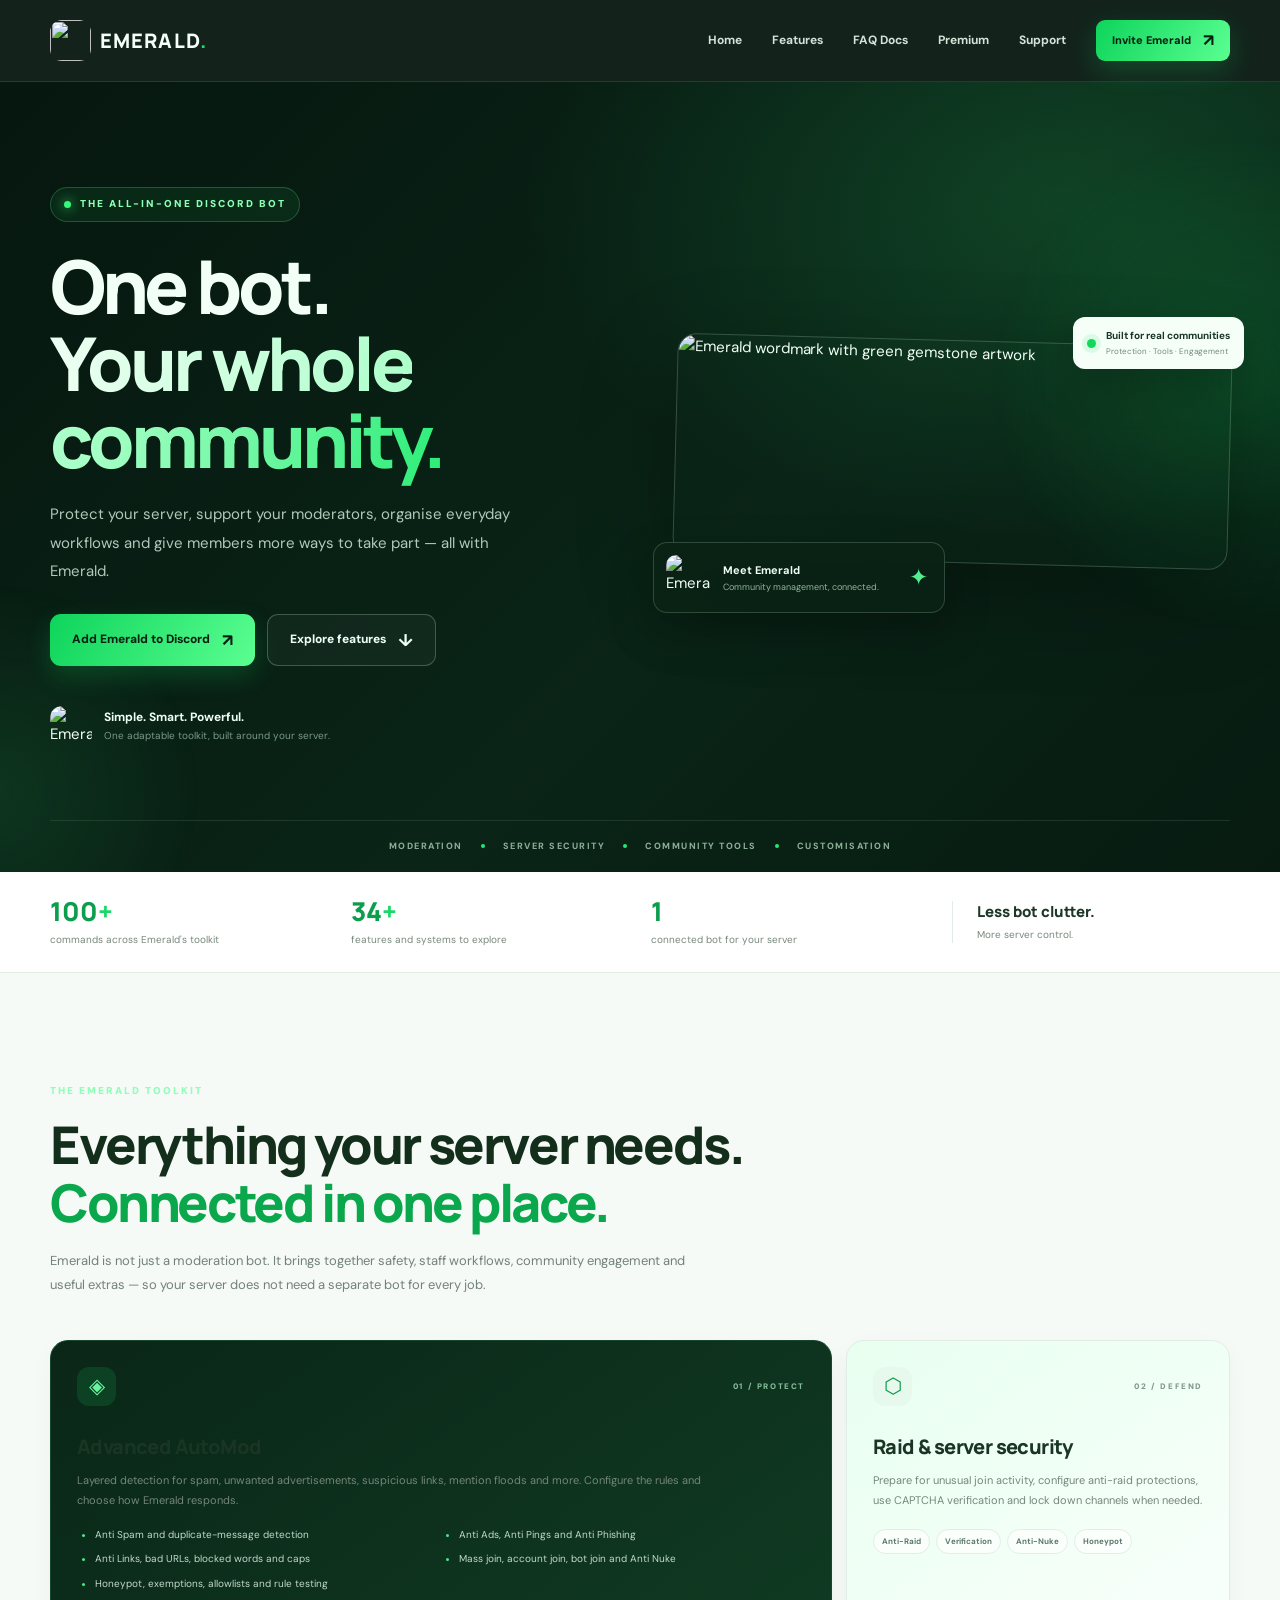
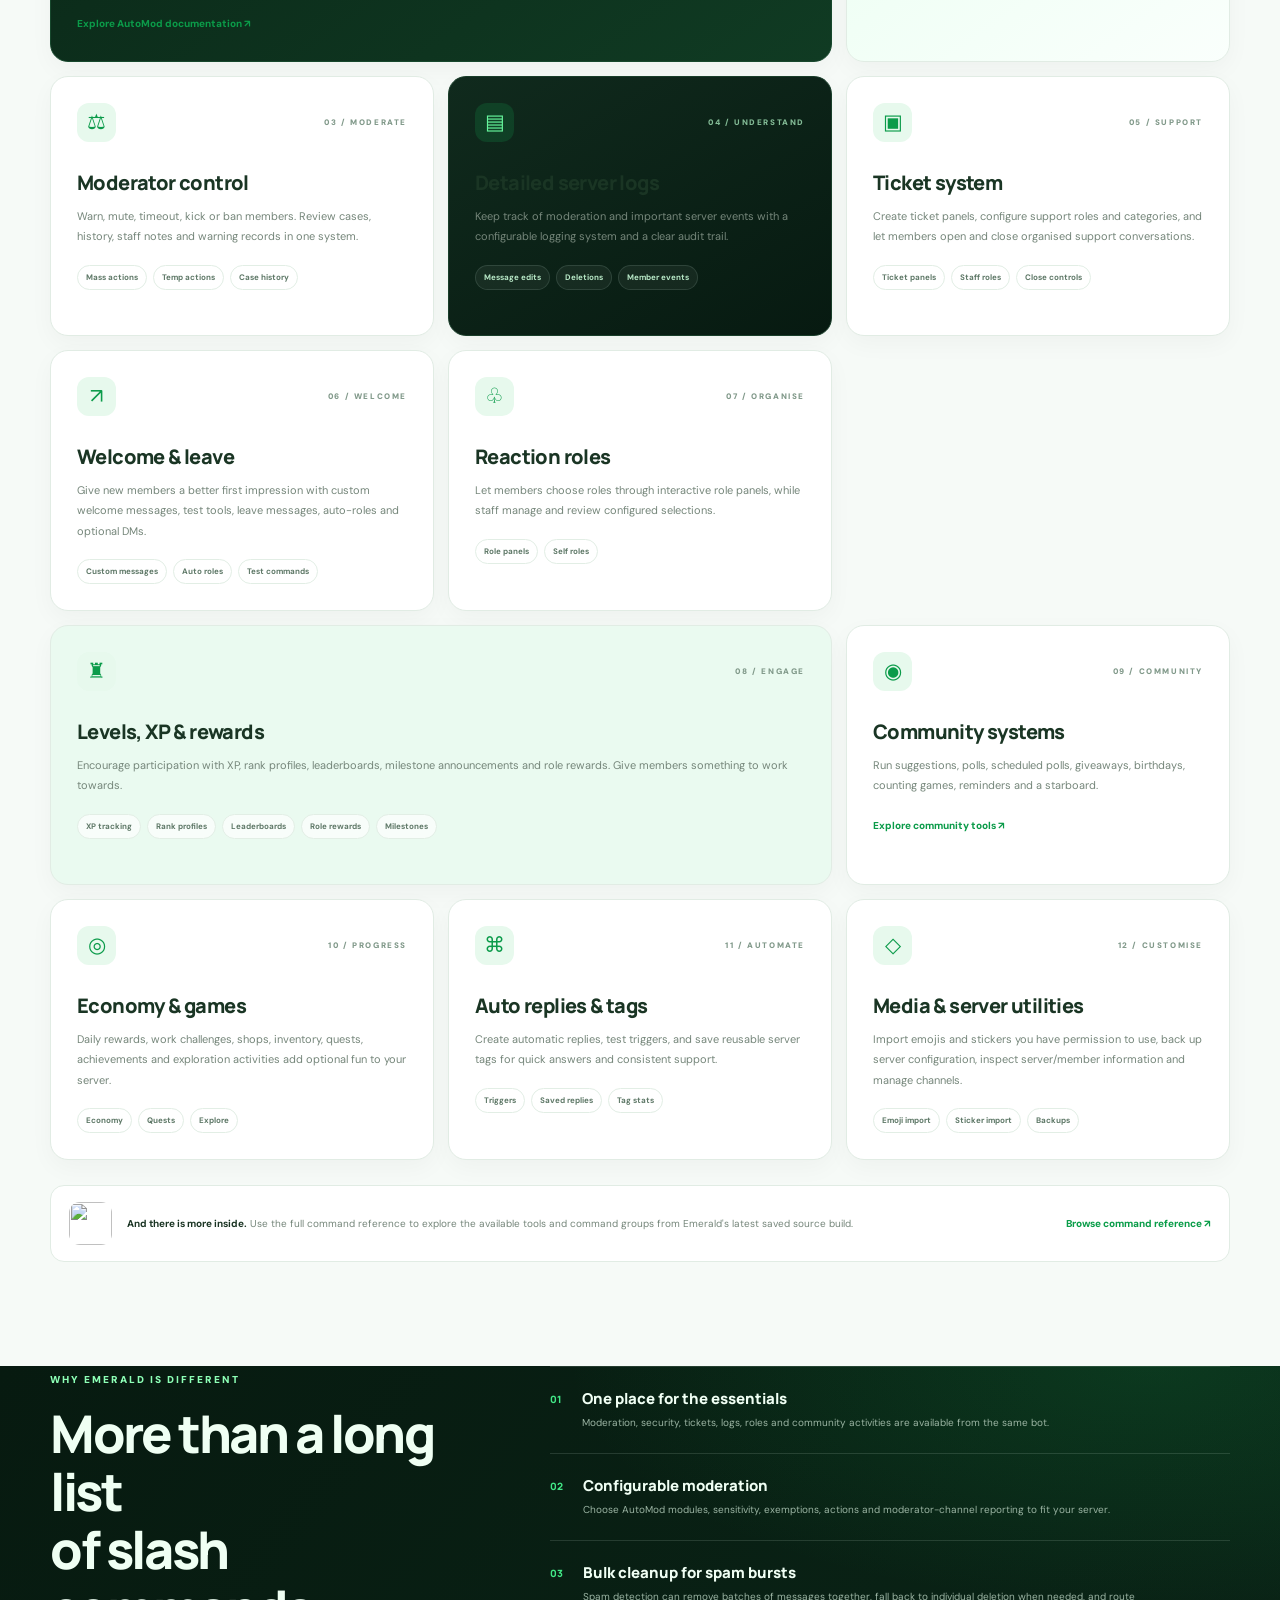
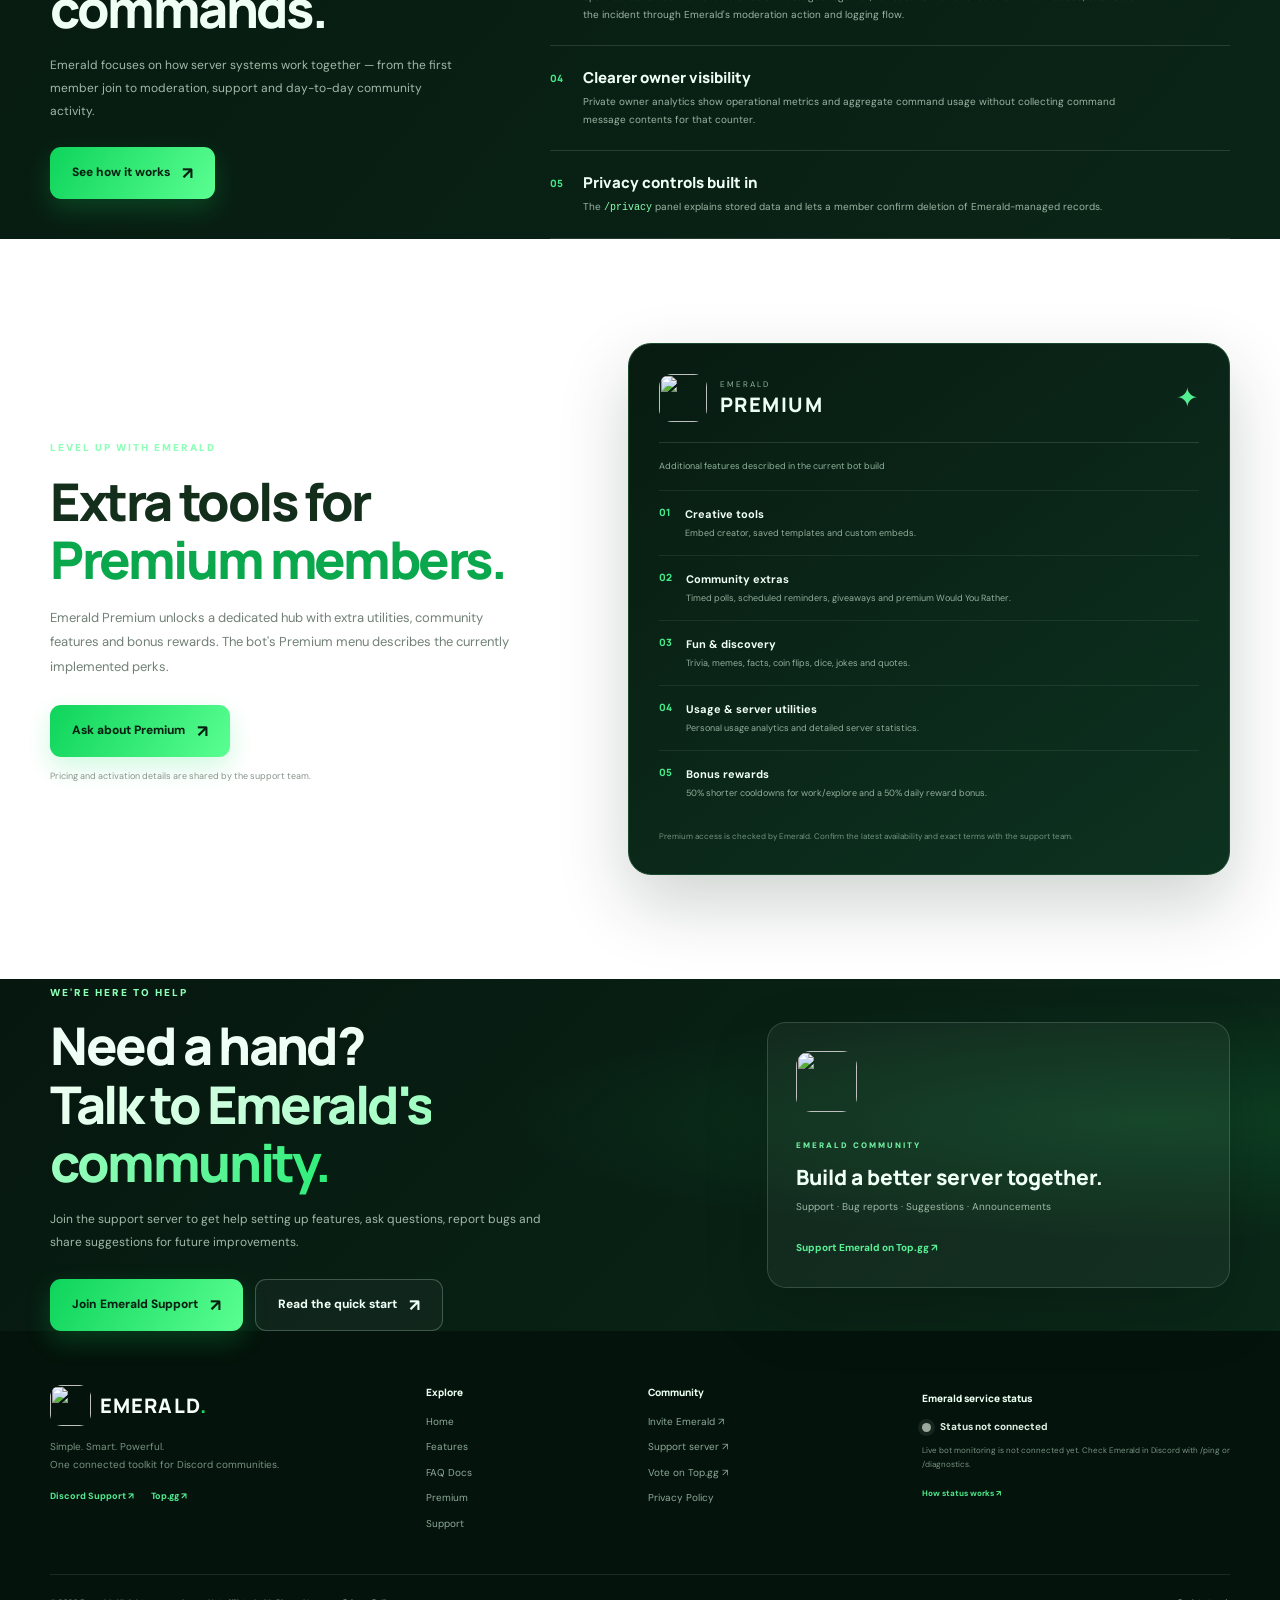
==== commit 341c8e2a: "Add files via upload" ====
--- a/index.html
+++ b/index.html
@@ -1,320 +1,53 @@
-<!doctype html>
-<html lang="en">
-<head>
-  <meta charset="utf-8">
-  <meta name="viewport" content="width=device-width, initial-scale=1">
-  <meta name="theme-color" content="#071b15">
-  <meta name="description" content="Emerald brings moderation, server protection, automation, tickets, roles, leveling and more into one powerful Discord bot.">
-  <meta property="og:type" content="website">
-  <meta property="og:title" content="Emerald — Simple. Smart. Powerful.">
-  <meta property="og:description" content="One adaptable toolkit for safer, more organised and more active Discord communities.">
-  <meta property="og:image" content="https://emeralddiscordbot.github.io/assets/og-cover.svg">
-  <title>Emerald — Simple. Smart. Powerful.</title>
-  <link rel="icon" type="image/svg+xml" href="assets/favicon.svg">
-  <link rel="preconnect" href="https://fonts.googleapis.com">
-  <link rel="preconnect" href="https://fonts.gstatic.com" crossorigin>
-  <link href="https://fonts.googleapis.com/css2?family=DM+Sans:wght@400;500;600;700;800&family=Manrope:wght@400;500;600;700;800&display=swap" rel="stylesheet">
-  <link rel="stylesheet" href="styles.css">
-  <script src="script.js" defer></script>
-</head>
-<body>
-  <a class="skip-link" href="#main">Skip to content</a>
-  <div class="site-shell">
-    <header class="site-header" id="top">
-      <div class="container nav-wrap">
-        <a class="brand" href="#top" aria-label="Emerald home">
-          <img src="assets/emerald-mark.svg" alt="" width="39" height="39">
-          <span>emerald<span class="brand-period">.</span></span>
-        </a>
-        <button class="menu-toggle" type="button" aria-label="Open navigation" aria-expanded="false" aria-controls="primary-nav">
-          <span></span><span></span><span></span>
-        </button>
-        <nav class="primary-nav" id="primary-nav" aria-label="Main navigation">
-          <a href="#features">Features</a>
-          <a href="#commands">Commands</a>
-          <a href="#why-emerald">Why Emerald</a>
-          <a href="#premium">Premium</a>
-          <a href="#faq">FAQ</a>
-          <a class="nav-support" href="https://discord.gg/25kPTjhRpZ" target="_blank" rel="noreferrer">Support <span aria-hidden="true">↗</span></a>
-          <a class="button button-small button-primary nav-cta" href="https://discord.com/oauth2/authorize?client_id=1427340751880323172&permissions=8&integration_type=0&scope=bot" target="_blank" rel="noreferrer">Add to Discord <span aria-hidden="true">↗</span></a>
-        </nav>
-      </div>
-    </header>
+<!doctype html><html lang="en"><head><meta charset="utf-8"><meta name="viewport" content="width=device-width, initial-scale=1"><meta name="theme-color" content="#071a12">
+<link rel="icon" type="image/svg+xml" href="assets/favicon.svg"><link rel="preconnect" href="https://fonts.googleapis.com"><link rel="preconnect" href="https://fonts.gstatic.com" crossorigin><link href="https://fonts.googleapis.com/css2?family=DM+Sans:wght@400;500;600;700;800&family=Manrope:wght@400;500;600;700;800&display=swap" rel="stylesheet"><link rel="stylesheet" href="styles.css"><script src="script.js" defer></script>
+<title>Emerald — Simple. Smart. Powerful.</title><meta name="description" content="Emerald brings moderation, advanced AutoMod, anti-raid protection, tickets, roles, leveling, economy, community tools and privacy controls into one Discord bot.">
+<meta property="og:type" content="website"><meta property="og:title" content="Emerald — Simple. Smart. Powerful."><meta property="og:description" content="One connected Discord toolkit for safer, more organised and more active communities."><meta property="og:image" content="https://emeralddiscordbot.github.io/assets/emerald-banner.webp"></head><body id="top"><a class="skip-link" href="#main">Skip to content</a><header class="site-header"><div class="container nav-wrap">
+  <a class="brand" href="index.html#home" aria-label="Emerald home"><img src="assets/emerald-logo.webp" alt="" width="42" height="42"><span>EMERALD<span class="brand-dot">.</span></span></a>
+  <button class="menu-toggle" type="button" aria-label="Open navigation" aria-expanded="false" aria-controls="primary-nav"><span></span><span></span><span></span></button>
+  <nav class="primary-nav" id="primary-nav" aria-label="Main navigation">
+    <a href="index.html#home">Home</a><a href="index.html#features">Features</a><a href="docs.html">FAQ Docs</a><a href="index.html#premium">Premium</a><a href="index.html#support">Support</a>
+    <a class="button button-primary button-small nav-cta" href="https://discord.com/oauth2/authorize?client_id=1427340751880323172&permissions=8&integration_type=0&scope=bot" target="_blank" rel="noopener noreferrer">Invite Emerald <span>↗</span></a>
+  </nav></div></header>
+<main id="main">
+<section class="hero" id="home"><div class="hero-glow hero-glow-a"></div><div class="hero-glow hero-glow-b"></div><div class="container hero-layout">
+  <div class="hero-copy"><span class="eyebrow"><i></i> THE ALL-IN-ONE DISCORD BOT</span><h1>One bot.<br><span class="gradient-text">Your whole community.</span></h1><p class="hero-lede">Protect your server, support your moderators, organise everyday workflows and give members more ways to take part — all with Emerald.</p><div class="hero-actions"><a class="button button-primary" href="https://discord.com/oauth2/authorize?client_id=1427340751880323172&permissions=8&integration_type=0&scope=bot" target="_blank" rel="noopener noreferrer">Add Emerald to Discord <span>↗</span></a><a class="button button-ghost" href="#features">Explore features <span>↓</span></a></div><div class="hero-signature"><img src="assets/emerald-logo.webp" alt="Emerald gemstone logo"><div><strong>Simple. Smart. Powerful.</strong><span>One adaptable toolkit, built around your server.</span></div></div></div>
+  <div class="hero-art"><div class="banner-frame"><img src="assets/emerald-banner.webp" alt="Emerald wordmark with green gemstone artwork"></div><div class="hero-logo-card"><img src="assets/emerald-logo.webp" alt="Emerald green gemstone"><div><strong>Meet Emerald</strong><span>Community management, connected.</span></div><span class="hero-card-spark">✦</span></div><div class="hero-floating-chip"><span class="chip-pulse"></span><span><b>Built for real communities</b><small>Protection · Tools · Engagement</small></span></div></div>
+</div><div class="container hero-bottom"><span>MODERATION</span><i></i><span>SERVER SECURITY</span><i></i><span>COMMUNITY TOOLS</span><i></i><span>CUSTOMISATION</span></div></section>
 
-    <main id="main">
-      <section class="hero section-dark">
-        <div class="hero-orb hero-orb-one"></div>
-        <div class="hero-orb hero-orb-two"></div>
-        <div class="container hero-grid">
-          <div class="hero-copy">
-            <div class="eyebrow"><span class="eyebrow-dot"></span> THE ALL-IN-ONE DISCORD TOOLKIT</div>
-            <h1>Your server.<br>Under <span class="gradient-text">better control.</span></h1>
-            <p class="hero-lede">The tools your community needs, brought together in one adaptable bot. Protect your server, organise your team and give your members more ways to connect.</p>
-            <div class="hero-actions">
-              <a class="button button-primary" href="https://discord.com/oauth2/authorize?client_id=1427340751880323172&permissions=8&integration_type=0&scope=bot" target="_blank" rel="noreferrer">Add Emerald to Discord <span aria-hidden="true">↗</span></a>
-              <a class="button button-ghost" href="#features">Explore features <span aria-hidden="true">↓</span></a>
-            </div>
-            <div class="hero-proof">
-              <div class="proof-icon"><img src="assets/emerald-mark.svg" alt="" width="24" height="24"></div>
-              <div><strong>Simple. Smart. Powerful.</strong><span>One bot for the way your server works.</span></div>
-            </div>
-          </div>
+<section class="proof-strip"><div class="container proof-grid"><div><strong>100<span>+</span></strong><span>commands across Emerald's toolkit</span></div><div><strong>34<span>+</span></strong><span>features and systems to explore</span></div><div><strong>1</strong><span>connected bot for your server</span></div><div class="proof-motto"><b>Less bot clutter.</b><span>More server control.</span></div></div></section>
 
-          <div class="hero-visual" aria-label="Illustrative Emerald dashboard preview">
-            <div class="visual-glow"></div>
-            <div class="dashboard-window">
-              <div class="dash-topbar">
-                <div class="dash-brand"><img src="assets/emerald-mark.svg" alt="" width="23" height="23"><span>Emerald <b>Control</b></span></div>
-                <span class="preview-tag">PREVIEW</span>
-                <div class="dash-dots"><i></i><i></i><i></i></div>
-              </div>
-              <div class="dash-content">
-                <aside class="dash-sidebar" aria-hidden="true">
-                  <div class="sidebar-gem active"><img src="assets/emerald-mark.svg" alt=""></div>
-                  <div class="sidebar-symbol">⌂</div><div class="sidebar-symbol">▦</div><div class="sidebar-symbol">◇</div><div class="sidebar-symbol">⚙</div>
-                </aside>
-                <div class="dash-main">
-                  <div class="dash-heading"><div><span class="dash-kicker">SERVER OVERVIEW</span><h3>Welcome back, admin.</h3></div><span class="server-pill"><span></span> Your server</span></div>
-                  <div class="dash-stats">
-                    <div class="dash-stat"><span class="stat-icon green">◇</span><small>Protection</small><strong>AutoMod</strong><em>Rules configured</em></div>
-                    <div class="dash-stat"><span class="stat-icon mint">▤</span><small>Activity</small><strong>Logging</strong><em>Events tracked</em></div>
-                    <div class="dash-stat"><span class="stat-icon lilac">✧</span><small>Community</small><strong>Leveling</strong><em>Rewards enabled</em></div>
-                  </div>
-                  <div class="dash-lower">
-                    <div class="activity-card">
-                      <div class="card-heading"><b>Recent activity</b><span>Example</span></div>
-                      <div class="activity-row"><span class="activity-badge danger">!</span><div><b>AutoMod action</b><small>Message flagged for review</small></div><time>Now</time></div>
-                      <div class="activity-row"><span class="activity-badge green">＋</span><div><b>Member joined</b><small>Welcome workflow triggered</small></div><time>2m</time></div>
-                      <div class="activity-row"><span class="activity-badge blue">▤</span><div><b>Ticket created</b><small>Support team notified</small></div><time>8m</time></div>
-                    </div>
-                    <div class="quick-card"><span class="quick-label">QUICK ACCESS</span><div class="quick-command">/settings <span>→</span></div><div class="quick-command">/automod_advanced <span>→</span></div><div class="quick-command">/ticket_panel <span>→</span></div></div>
-                  </div>
-                  <div class="dash-footnote">Illustrative interface preview — not a live dashboard.</div>
-                </div>
-              </div>
-            </div>
-            <div class="floating-chip chip-one"><span class="chip-check">✓</span><span><b>Built for communities</b><small>Tools that work together</small></span></div>
-            <div class="floating-chip chip-two"><span class="chip-gem">✦</span><span><b>100+ commands</b><small>One flexible toolkit</small></span></div>
-          </div>
-        </div>
-        <div class="hero-bottom-line"><div class="container hero-bottom-inner"><span>MADE FOR YOUR COMMUNITY</span><span class="bottom-line"></span><span>MODERATION · AUTOMATION · ENGAGEMENT</span></div></div>
-      </section>
+<section class="section features-section" id="features"><div class="container"><div class="section-heading"><span class="section-kicker">THE EMERALD TOOLKIT</span><h2>Everything your server needs.<br><span class="text-green">Connected in one place.</span></h2><p>Emerald is not just a moderation bot. It brings together safety, staff workflows, community engagement and useful extras — so your server does not need a separate bot for every job.</p></div>
+  <div class="feature-grid">
+   <article class="feature-card feature-card-wide feature-protect"><div class="feature-top"><span class="feature-symbol">◈</span><span class="feature-index">01 / PROTECT</span></div><h3>Advanced AutoMod</h3><p>Layered detection for spam, unwanted advertisements, suspicious links, mention floods and more. Configure the rules and choose how Emerald responds.</p><ul><li>Anti Spam and duplicate-message detection</li><li>Anti Ads, Anti Pings and Anti Phishing</li><li>Anti Links, bad URLs, blocked words and caps</li><li>Mass join, account join, bot join and Anti Nuke</li><li>Honeypot, exemptions, allowlists and rule testing</li></ul><a href="docs.html#automod" class="feature-link">Explore AutoMod documentation ↗</a></article>
+   <article class="feature-card feature-security"><div class="feature-top"><span class="feature-symbol">⬡</span><span class="feature-index">02 / DEFEND</span></div><h3>Raid & server security</h3><p>Prepare for unusual join activity, configure anti-raid protections, use CAPTCHA verification and lock down channels when needed.</p><div class="tag-row"><span>Anti-Raid</span><span>Verification</span><span>Anti-Nuke</span><span>Honeypot</span></div></article>
+   <article class="feature-card"><div class="feature-top"><span class="feature-symbol">⚖</span><span class="feature-index">03 / MODERATE</span></div><h3>Moderator control</h3><p>Warn, mute, timeout, kick or ban members. Review cases, history, staff notes and warning records in one system.</p><div class="tag-row"><span>Mass actions</span><span>Temp actions</span><span>Case history</span></div></article>
+   <article class="feature-card feature-dark-card"><div class="feature-top"><span class="feature-symbol">▤</span><span class="feature-index">04 / UNDERSTAND</span></div><h3>Detailed server logs</h3><p>Keep track of moderation and important server events with a configurable logging system and a clear audit trail.</p><div class="tag-row"><span>Message edits</span><span>Deletions</span><span>Member events</span></div></article>
+   <article class="feature-card"><div class="feature-top"><span class="feature-symbol">▣</span><span class="feature-index">05 / SUPPORT</span></div><h3>Ticket system</h3><p>Create ticket panels, configure support roles and categories, and let members open and close organised support conversations.</p><div class="tag-row"><span>Ticket panels</span><span>Staff roles</span><span>Close controls</span></div></article>
+   <article class="feature-card"><div class="feature-top"><span class="feature-symbol">↗</span><span class="feature-index">06 / WELCOME</span></div><h3>Welcome & leave</h3><p>Give new members a better first impression with custom welcome messages, test tools, leave messages, auto-roles and optional DMs.</p><div class="tag-row"><span>Custom messages</span><span>Auto roles</span><span>Test commands</span></div></article>
+   <article class="feature-card"><div class="feature-top"><span class="feature-symbol">♧</span><span class="feature-index">07 / ORGANISE</span></div><h3>Reaction roles</h3><p>Let members choose roles through interactive role panels, while staff manage and review configured selections.</p><div class="tag-row"><span>Role panels</span><span>Self roles</span></div></article>
+   <article class="feature-card feature-card-wide feature-levels"><div class="feature-top"><span class="feature-symbol">♜</span><span class="feature-index">08 / ENGAGE</span></div><h3>Levels, XP & rewards</h3><p>Encourage participation with XP, rank profiles, leaderboards, milestone announcements and role rewards. Give members something to work towards.</p><div class="tag-row"><span>XP tracking</span><span>Rank profiles</span><span>Leaderboards</span><span>Role rewards</span><span>Milestones</span></div></article>
+   <article class="feature-card"><div class="feature-top"><span class="feature-symbol">◉</span><span class="feature-index">09 / COMMUNITY</span></div><h3>Community systems</h3><p>Run suggestions, polls, scheduled polls, giveaways, birthdays, counting games, reminders and a starboard.</p><a href="docs.html#community" class="feature-link">Explore community tools ↗</a></article>
+   <article class="feature-card"><div class="feature-top"><span class="feature-symbol">◎</span><span class="feature-index">10 / PROGRESS</span></div><h3>Economy & games</h3><p>Daily rewards, work challenges, shops, inventory, quests, achievements and exploration activities add optional fun to your server.</p><div class="tag-row"><span>Economy</span><span>Quests</span><span>Explore</span></div></article>
+   <article class="feature-card"><div class="feature-top"><span class="feature-symbol">⌘</span><span class="feature-index">11 / AUTOMATE</span></div><h3>Auto replies & tags</h3><p>Create automatic replies, test triggers, and save reusable server tags for quick answers and consistent support.</p><div class="tag-row"><span>Triggers</span><span>Saved replies</span><span>Tag stats</span></div></article>
+   <article class="feature-card"><div class="feature-top"><span class="feature-symbol">◇</span><span class="feature-index">12 / CUSTOMISE</span></div><h3>Media & server utilities</h3><p>Import emojis and stickers you have permission to use, back up server configuration, inspect server/member information and manage channels.</p><div class="tag-row"><span>Emoji import</span><span>Sticker import</span><span>Backups</span></div></article>
+  </div>
+  <div class="features-bottom-note"><img src="assets/emerald-logo.webp" alt=""><p><b>And there is more inside.</b> Use the full command reference to explore the available tools and command groups from Emerald's latest saved source build.</p><a class="text-link" href="docs.html#commands">Browse command reference ↗</a></div>
+</div></section>
 
-      <section class="intro-strip">
-        <div class="container intro-grid">
-          <p>Less bot clutter.<br><strong>More server control.</strong></p>
-          <div class="intro-text">You shouldn’t need a different bot for every job. Emerald brings your everyday server systems into one place — so your staff can spend less time managing tools and more time building a community.</div>
-          <div class="intro-stat"><strong>100<span>+</span></strong><small>commands across<br>your server toolkit</small></div>
-        </div>
-      </section>
+<section class="difference-section section-dark"><div class="container difference-layout"><div class="difference-copy"><span class="section-kicker">WHY EMERALD IS DIFFERENT</span><h2>More than a long list<br>of slash commands.</h2><p>Emerald focuses on how server systems work together — from the first member join to moderation, support and day-to-day community activity.</p><a class="button button-primary" href="docs.html">See how it works <span>↗</span></a></div><div class="difference-points">
+ <article><span>01</span><div><h3>One place for the essentials</h3><p>Moderation, security, tickets, logs, roles and community activities are available from the same bot.</p></div></article>
+ <article><span>02</span><div><h3>Configurable moderation</h3><p>Choose AutoMod modules, sensitivity, exemptions, actions and moderator-channel reporting to fit your server.</p></div></article>
+ <article><span>03</span><div><h3>Bulk cleanup for spam bursts</h3><p>Spam detection can remove batches of messages together, fall back to individual deletion when needed, and route the incident through Emerald's moderation action and logging flow.</p></div></article>
+ <article><span>04</span><div><h3>Clearer owner visibility</h3><p>Private owner analytics show operational metrics and aggregate command usage without collecting command message contents for that counter.</p></div></article>
+ <article><span>05</span><div><h3>Privacy controls built in</h3><p>The <code>/privacy</code> panel explains stored data and lets a member confirm deletion of Emerald-managed records.</p></div></article>
+</div></div></section>
 
-      <section class="section features-section" id="features">
-        <div class="container">
-          <div class="section-heading centered">
-            <span class="section-kicker">THE TOOLKIT</span>
-            <h2>Everything connected.<br><span class="text-green">Nothing overcomplicated.</span></h2>
-            <p>From the first welcome message to serious moderation incidents, Emerald gives your team practical tools for the moments that matter.</p>
-          </div>
-          <div class="feature-grid">
-            <article class="feature-card feature-card-large">
-              <div class="feature-top"><span class="feature-icon icon-shield">◇</span><span class="feature-number">01 / PROTECT</span></div>
-              <h3>Keep your community safer.</h3>
-              <p>Give moderators more control with configurable AutoMod, raid protection, verification and detailed moderation tools.</p>
-              <div class="feature-tags"><span>Advanced AutoMod</span><span>Anti-Raid</span><span>Verification</span><span>Anti-Nuke tools</span></div>
-              <div class="feature-art shield-art" aria-hidden="true"><div class="shield-ring ring-one"></div><div class="shield-ring ring-two"></div><div class="shield-core">✓</div><div class="shield-orbit orbit-a"></div><div class="shield-orbit orbit-b"></div></div>
-            </article>
-            <article class="feature-card feature-card-large feature-card-dark">
-              <div class="feature-top"><span class="feature-icon icon-logs">▤</span><span class="feature-number">02 / MODERATE</span></div>
-              <h3>Know what’s happening.</h3>
-              <p>Handle moderation actions and keep an audit trail of important server activity, without losing context.</p>
-              <div class="feature-tags"><span>Moderation</span><span>Detailed logs</span><span>Mass actions</span></div>
-              <div class="log-art" aria-hidden="true"><div class="log-art-head"><span></span><span></span><span></span></div><div class="log-line"><i class="log-dot red"></i><span>Message removed</span><b>MOD LOG</b></div><div class="log-line"><i class="log-dot green"></i><span>Member warned</span><b>CASE #024</b></div><div class="log-line"><i class="log-dot blue"></i><span>Role updated</span><b>SERVER</b></div></div>
-            </article>
-            <article class="feature-card">
-              <div class="feature-top"><span class="feature-icon icon-community">✧</span><span class="feature-number">03 / CONNECT</span></div>
-              <h3>Make people feel at home.</h3>
-              <p>Welcome and goodbye messages, reaction roles, leveling, XP rewards and leaderboards.</p>
-              <div class="mini-link">Community tools <span>↗</span></div>
-            </article>
-            <article class="feature-card">
-              <div class="feature-top"><span class="feature-icon icon-support">▱</span><span class="feature-number">04 / SUPPORT</span></div>
-              <h3>Give support a system.</h3>
-              <p>Organise member requests with ticket panels, staff roles and transcript tools.</p>
-              <div class="mini-link">Ticket system <span>↗</span></div>
-            </article>
-            <article class="feature-card">
-              <div class="feature-top"><span class="feature-icon icon-automation">⌁</span><span class="feature-number">05 / AUTOMATE</span></div>
-              <h3>Let routine work run itself.</h3>
-              <p>Set up custom auto-replies, voting rewards, bump tools, reminders and recurring community workflows.</p>
-              <div class="mini-link">Automation tools <span>↗</span></div>
-            </article>
-            <article class="feature-card">
-              <div class="feature-top"><span class="feature-icon icon-utility">⌘</span><span class="feature-number">06 / SIMPLIFY</span></div>
-              <h3>The useful extras, included.</h3>
-              <p>Music, backups, polls, giveaways, announcements, tags, custom commands, information tools and more.</p>
-              <div class="mini-link">Everyday utilities <span>↗</span></div>
-            </article>
-          </div>
-        </div>
-      </section>
+<section class="premium-section section" id="premium"><div class="container premium-layout"><div class="premium-copy"><span class="section-kicker">LEVEL UP WITH EMERALD</span><h2>Extra tools for<br><span class="text-green">Premium members.</span></h2><p>Emerald Premium unlocks a dedicated hub with extra utilities, community features and bonus rewards. The bot's Premium menu describes the currently implemented perks.</p><div class="premium-actions"><a class="button button-primary" href="https://discord.gg/25kPTjhRpZ" target="_blank" rel="noopener noreferrer">Ask about Premium <span>↗</span></a><span class="muted-note">Pricing and activation details are shared by the support team.</span></div></div><div class="premium-panel"><div class="premium-panel-head"><img src="assets/emerald-logo.webp" alt=""><div><span>EMERALD</span><strong>PREMIUM</strong></div><i>✦</i></div><div class="premium-intro">Additional features described in the current bot build</div><div class="premium-perk"><b>01</b><div><strong>Creative tools</strong><span>Embed creator, saved templates and custom embeds.</span></div></div><div class="premium-perk"><b>02</b><div><strong>Community extras</strong><span>Timed polls, scheduled reminders, giveaways and premium Would You Rather.</span></div></div><div class="premium-perk"><b>03</b><div><strong>Fun & discovery</strong><span>Trivia, memes, facts, coin flips, dice, jokes and quotes.</span></div></div><div class="premium-perk"><b>04</b><div><strong>Usage & server utilities</strong><span>Personal usage analytics and detailed server statistics.</span></div></div><div class="premium-perk"><b>05</b><div><strong>Bonus rewards</strong><span>50% shorter cooldowns for work/explore and a 50% daily reward bonus.</span></div></div><p class="premium-footnote">Premium access is checked by Emerald. Confirm the latest availability and exact terms with the support team.</p></div></div></section>
 
-      <section class="command-section section-dark" id="commands">
-        <div class="container">
-          <div class="command-head">
-            <div class="section-heading">
-              <span class="section-kicker">THE COMMAND LIBRARY</span>
-              <h2>Find the right tool.<br><span class="gradient-text">Right when you need it.</span></h2>
-              <p>Explore a selection of Emerald commands. Search by name or filter by category to find what your team needs.</p>
-            </div>
-            <a class="button button-ghost command-all" href="https://discord.gg/25kPTjhRpZ" target="_blank" rel="noreferrer">Need help? Ask the community <span>↗</span></a>
-          </div>
-          <div class="command-browser">
-            <div class="command-toolbar">
-              <label class="search-box"><span aria-hidden="true">⌕</span><input id="command-search" type="search" placeholder="Search commands..." autocomplete="off" aria-label="Search commands"><kbd>⌘ K</kbd></label>
-              <div class="result-count" id="result-count" aria-live="polite">Showing commands</div>
-            </div>
-            <div class="filter-list" role="group" aria-label="Filter commands by category">
-              <button class="filter-button active" data-filter="all" type="button">All commands</button>
-              <button class="filter-button" data-filter="Moderation" type="button">Moderation</button>
-              <button class="filter-button" data-filter="AutoMod" type="button">AutoMod & safety</button>
-              <button class="filter-button" data-filter="Logging" type="button">Logging</button>
-              <button class="filter-button" data-filter="Tickets" type="button">Tickets</button>
-              <button class="filter-button" data-filter="Community" type="button">Community</button>
-              <button class="filter-button" data-filter="Utility" type="button">Utility</button>
-              <button class="filter-button" data-filter="Premium" type="button">Premium</button>
-            </div>
-            <div class="command-grid" id="command-grid">
-              <article class="command-item" data-category="Moderation" data-search="massban ban multiple users moderation"><span class="command-category">MODERATION</span><h3>/massban</h3><p>Ban multiple users in one action.</p></article>
-              <article class="command-item" data-category="Moderation" data-search="tempban temporary ban moderation"><span class="command-category">MODERATION</span><h3>/tempban</h3><p>Temporarily ban a member.</p></article>
-              <article class="command-item" data-category="Moderation" data-search="softban kick clean messages moderation"><span class="command-category">MODERATION</span><h3>/softban</h3><p>Remove a member and clean recent messages.</p></article>
-              <article class="command-item" data-category="Moderation" data-search="hackban ban user id moderation"><span class="command-category">MODERATION</span><h3>/hackban</h3><p>Ban a user by ID, even when absent.</p></article>
-              <article class="command-item" data-category="Moderation" data-search="lockdown channels protection slowmode"><span class="command-category">MODERATION</span><h3>/lockdown</h3><p>Temporarily restrict selected channels.</p></article>
-              <article class="command-item" data-category="Moderation" data-search="nuke clone clear channel moderation"><span class="command-category">MODERATION</span><h3>/nuke</h3><p>Reset a channel with a fresh copy.</p></article>
-              <article class="command-item" data-category="Moderation" data-search="slowmode channel moderation"><span class="command-category">MODERATION</span><h3>/slowmode</h3><p>Set a channel message cooldown.</p></article>
-              <article class="command-item" data-category="Moderation" data-search="voicekick disconnect voice moderation"><span class="command-category">MODERATION</span><h3>/voicekick</h3><p>Disconnect a member from voice.</p></article>
-              <article class="command-item" data-category="AutoMod" data-search="automod advanced filters rules protection"><span class="command-category">AUTOMOD & SAFETY</span><h3>/automod_advanced</h3><p>Configure custom AutoMod filters and rules.</p></article>
-              <article class="command-item" data-category="AutoMod" data-search="badwords blocked words filter safety"><span class="command-category">AUTOMOD & SAFETY</span><h3>/badwords</h3><p>Manage blocked words for your server.</p></article>
-              <article class="command-item" data-category="AutoMod" data-search="whitelist role allow automod bypass"><span class="command-category">AUTOMOD & SAFETY</span><h3>/whitelist_add_role</h3><p>Allow a trusted role through selected filters.</p></article>
-              <article class="command-item" data-category="AutoMod" data-search="antiraid setup raid protection join"><span class="command-category">AUTOMOD & SAFETY</span><h3>/antiraid_setup</h3><p>Configure automated raid protection.</p></article>
-              <article class="command-item" data-category="AutoMod" data-search="verification setup member gate"><span class="command-category">AUTOMOD & SAFETY</span><h3>/verification_setup</h3><p>Set up a verification gate for new members.</p></article>
-              <article class="command-item" data-category="Logging" data-search="log setup configure event log"><span class="command-category">LOGGING</span><h3>/log_setup</h3><p>Configure server event logging.</p></article>
-              <article class="command-item" data-category="Logging" data-search="log status current configuration"><span class="command-category">LOGGING</span><h3>/log_status</h3><p>Check your logging configuration.</p></article>
-              <article class="command-item" data-category="Logging" data-search="log test sample event"><span class="command-category">LOGGING</span><h3>/log_test</h3><p>Send a sample event to test your logs.</p></article>
-              <article class="command-item" data-category="Logging" data-search="log disable stop logging"><span class="command-category">LOGGING</span><h3>/log_disable</h3><p>Disable the logging system.</p></article>
-              <article class="command-item" data-category="Tickets" data-search="ticket panel create support panel"><span class="command-category">TICKETS</span><h3>/ticket_panel</h3><p>Create a support ticket panel.</p></article>
-              <article class="command-item" data-category="Tickets" data-search="ticket setup category roles transcript"><span class="command-category">TICKETS</span><h3>/ticket_setup</h3><p>Configure ticket categories and staff roles.</p></article>
-              <article class="command-item" data-category="Tickets" data-search="ticket add role support staff"><span class="command-category">TICKETS</span><h3>/ticket_add_role</h3><p>Give a role access to ticket support.</p></article>
-              <article class="command-item" data-category="Community" data-search="welcome setup greet new member"><span class="command-category">COMMUNITY</span><h3>/welcome_setup</h3><p>Configure your server welcome system.</p></article>
-              <article class="command-item" data-category="Community" data-search="leave setup goodbye member"><span class="command-category">COMMUNITY</span><h3>/leave_setup</h3><p>Configure goodbye messages.</p></article>
-              <article class="command-item" data-category="Community" data-search="reactionrole advanced panel roles"><span class="command-category">COMMUNITY</span><h3>/reactionrole_advanced</h3><p>Create a multi-role selection panel.</p></article>
-              <article class="command-item" data-category="Community" data-search="level setup xp system"><span class="command-category">COMMUNITY</span><h3>/level_setup</h3><p>Set up XP and leveling for your members.</p></article>
-              <article class="command-item" data-category="Community" data-search="level reward role reward"><span class="command-category">COMMUNITY</span><h3>/level_reward</h3><p>Reward members when they reach a level.</p></article>
-              <article class="command-item" data-category="Community" data-search="leaderboard rank xp activity"><span class="command-category">COMMUNITY</span><h3>/leaderboard</h3><p>View the server activity leaderboard.</p></article>
-              <article class="command-item" data-category="Community" data-search="autoreply setup triggers responses"><span class="command-category">COMMUNITY</span><h3>/autoreply_setup</h3><p>Enable custom automatic responses.</p></article>
-              <article class="command-item" data-category="Community" data-search="autoreply add trigger response"><span class="command-category">COMMUNITY</span><h3>/autoreply_add</h3><p>Add a trigger and its response.</p></article>
-              <article class="command-item" data-category="Community" data-search="voting rewards setup topgg"><span class="command-category">COMMUNITY</span><h3>/voting_rewards_setup</h3><p>Configure rewards for supporting Emerald.</p></article>
-              <article class="command-item" data-category="Utility" data-search="settings dashboard configuration"><span class="command-category">UTILITY</span><h3>/settings</h3><p>Open the central settings dashboard.</p></article>
-              <article class="command-item" data-category="Utility" data-search="backup server configuration"><span class="command-category">UTILITY</span><h3>/backup</h3><p>Create a backup of server configuration.</p></article>
-              <article class="command-item" data-category="Utility" data-search="poll create vote members"><span class="command-category">UTILITY</span><h3>/poll</h3><p>Create an interactive server poll.</p></article>
-              <article class="command-item" data-category="Utility" data-search="reminder schedule remind"><span class="command-category">UTILITY</span><h3>/reminder</h3><p>Schedule a reminder.</p></article>
-              <article class="command-item" data-category="Utility" data-search="announce announcement channel"><span class="command-category">UTILITY</span><h3>/announce</h3><p>Post a formatted server announcement.</p></article>
-              <article class="command-item" data-category="Utility" data-search="userinfo member information"><span class="command-category">UTILITY</span><h3>/userinfo</h3><p>View information about a Discord user.</p></article>
-              <article class="command-item" data-category="Utility" data-search="serverinfo server details"><span class="command-category">UTILITY</span><h3>/serverinfo</h3><p>View details about your server.</p></article>
-              <article class="command-item" data-category="Utility" data-search="custom command create response"><span class="command-category">UTILITY</span><h3>/custom_command</h3><p>Create a custom command for your server.</p></article>
-              <article class="command-item" data-category="Utility" data-search="tag create save text"><span class="command-category">UTILITY</span><h3>/tag</h3><p>Save reusable server responses.</p></article>
-              <article class="command-item" data-category="Premium" data-search="premium dashboard exclusive"><span class="command-category">PREMIUM</span><h3>/premium</h3><p>Open the Emerald Premium dashboard.</p></article>
-              <article class="command-item" data-category="Premium" data-search="owner premium management"><span class="command-category">PREMIUM</span><h3>/owner</h3><p>Open owner tools for Premium management.</p></article>
-            </div>
-            <div class="empty-state" id="empty-state" hidden>No commands match that search. Try another name or category.</div>
-            <div class="command-foot"><span>Showing a selection of Emerald commands.</span><span>Use <code>/help</code> in Discord for the full list.</span></div>
-          </div>
-        </div>
-      </section>
-
-      <section class="why-section section" id="why-emerald">
-        <div class="container why-grid">
-          <div class="why-visual">
-            <div class="why-backdrop"></div>
-            <div class="why-gem-wrap"><img src="assets/emerald-mark.svg" alt="Emerald gem logo"></div>
-            <div class="why-caption"><span>THE EMERALD APPROACH</span><b>One connected toolkit.</b><small>Designed to make server management feel lighter.</small></div>
-          </div>
-          <div class="why-copy">
-            <span class="section-kicker">WHY EMERALD</span>
-            <h2>Not just more commands.<br><span class="text-green">A better way to run a server.</span></h2>
-            <p class="why-lede">A long command list means very little if the tools don’t fit together. Emerald focuses on the full picture: protection, staff workflows and member experience.</p>
-            <div class="reason-list">
-              <div class="reason-item"><span>01</span><div><h3>One toolkit, fewer moving parts</h3><p>Bring essential server systems together instead of piecing together a stack of separate bots.</p></div></div>
-              <div class="reason-item"><span>02</span><div><h3>Control that fits your community</h3><p>Configure the tools around your channels, roles, rules and moderation style.</p></div></div>
-              <div class="reason-item"><span>03</span><div><h3>Protection and engagement together</h3><p>Look after your community while giving members useful ways to participate and connect.</p></div></div>
-              <div class="reason-item"><span>04</span><div><h3>Built to keep improving</h3><p>Emerald continues to evolve with new ideas, fixes and feedback from the community.</p></div></div>
-            </div>
-            <a class="text-link" href="https://discord.gg/25kPTjhRpZ" target="_blank" rel="noreferrer">Meet the community <span>↗</span></a>
-          </div>
-        </div>
-      </section>
-
-      <section class="premium-section section-dark" id="premium">
-        <div class="premium-glow"></div>
-        <div class="container premium-grid">
-          <div class="premium-copy">
-            <span class="section-kicker">GO A STEP FURTHER</span>
-            <h2>More room to make<br><span class="gradient-text">Emerald yours.</span></h2>
-            <p>Emerald’s core toolkit is designed to help servers get started. Premium adds extra perks and advanced options for communities that want more.</p>
-            <div class="premium-actions"><a class="button button-primary" href="https://discord.gg/25kPTjhRpZ" target="_blank" rel="noreferrer">Explore Premium <span>↗</span></a><span class="premium-note">Ask the support team for current availability.</span></div>
-          </div>
-          <div class="premium-card">
-            <div class="premium-card-head"><div class="premium-gem"><img src="assets/emerald-mark.svg" alt="" width="30" height="30"></div><div><span>EMERALD</span><h3>PREMIUM</h3></div><span class="premium-spark">✦</span></div>
-            <p class="premium-card-desc">An extra layer of tools, customisation and community perks.</p>
-            <div class="premium-perks">
-              <div><span class="perk-icon">⚡</span><span><b>Priority perks</b><small>Additional support and response benefits</small></span><i>↗</i></div>
-              <div><span class="perk-icon">✧</span><span><b>More customisation</b><small>Expanded profile, banner and server options</small></span><i>↗</i></div>
-              <div><span class="perk-icon">⌘</span><span><b>Exclusive tools</b><small>Extra commands and enhanced utilities</small></span><i>↗</i></div>
-              <div><span class="perk-icon">◎</span><span><b>Community extras</b><small>Additional engagement and creative features</small></span><i>↗</i></div>
-            </div>
-            <div class="premium-card-bottom"><span>MADE FOR THE NEXT LEVEL</span><span>EMERALD <b>✦</b></span></div>
-          </div>
-        </div>
-      </section>
-
-      <section class="faq-section section" id="faq">
-        <div class="container faq-grid">
-          <div class="section-heading faq-heading">
-            <span class="section-kicker">GOOD TO KNOW</span>
-            <h2>Questions?<br><span class="text-green">We’ve got you.</span></h2>
-            <p>Some quick answers before you bring Emerald into your server.</p>
-            <a class="text-link" href="https://discord.gg/25kPTjhRpZ" target="_blank" rel="noreferrer">Ask us on Discord <span>↗</span></a>
-          </div>
-          <div class="faq-list">
-            <details class="faq-item" open><summary>How do I add Emerald to my server?<span class="faq-plus"></span></summary><p>Use the Add to Discord button, choose the server where you have permission to add bots, review the requested permissions and authorise Emerald.</p></details>
-            <details class="faq-item"><summary>Is Emerald free to use?<span class="faq-plus"></span></summary><p>Emerald offers a core set of server tools, with an optional Premium tier for additional perks and advanced options. Ask the support team for the latest Premium details.</p></details>
-            <details class="faq-item"><summary>Where can I find all commands?<span class="faq-plus"></span></summary><p>Use the command explorer on this page for a selection of commands. For the complete, current list available to your server, run <code>/help</code> in Discord.</p></details>
-            <details class="faq-item"><summary>Can I configure Emerald for my server?<span class="faq-plus"></span></summary><p>Yes. Emerald includes setup and configuration commands for systems such as logging, AutoMod, tickets, welcome messages, reaction roles and leveling.</p></details>
-            <details class="faq-item"><summary>Where do I get help or report a problem?<span class="faq-plus"></span></summary><p>Join the Emerald support server. You can ask questions, report bugs and share ideas with the community.</p></details>
-          </div>
-        </div>
-      </section>
-
-      <section class="final-cta section-dark">
-        <div class="final-cta-orb"></div>
-        <div class="container final-cta-inner">
-          <img src="assets/emerald-mark.svg" alt="" width="54" height="54">
-          <span class="section-kicker">YOUR SERVER, YOUR WAY</span>
-          <h2>Make room for a<br><span class="gradient-text">better community.</span></h2>
-          <p>Bring your server tools together with Emerald.</p>
-          <div class="hero-actions"><a class="button button-primary" href="https://discord.com/oauth2/authorize?client_id=1427340751880323172&permissions=8&integration_type=0&scope=bot" target="_blank" rel="noreferrer">Add Emerald to Discord <span>↗</span></a><a class="button button-ghost" href="https://discord.gg/25kPTjhRpZ" target="_blank" rel="noreferrer">Join support <span>↗</span></a></div>
-        </div>
-      </section>
-    </main>
-
-    <footer class="site-footer">
-      <div class="container footer-main">
-        <div class="footer-brand-block"><a class="brand footer-brand" href="#top"><img src="assets/emerald-mark.svg" alt="" width="37" height="37"><span>emerald<span class="brand-period">.</span></span></a><p>Simple. Smart. Powerful.<br>A more connected toolkit for Discord communities.</p></div>
-        <div class="footer-col"><b>Explore</b><a href="#features">Features</a><a href="#commands">Commands</a><a href="#why-emerald">Why Emerald</a><a href="#premium">Premium</a></div>
-        <div class="footer-col"><b>Community</b><a href="https://discord.gg/25kPTjhRpZ" target="_blank" rel="noreferrer">Support server ↗</a><a href="https://discord.com/oauth2/authorize?client_id=1427340751880323172&permissions=8&integration_type=0&scope=bot" target="_blank" rel="noreferrer">Invite Emerald ↗</a><a href="https://top.gg/bot/1427340751880323172" target="_blank" rel="noreferrer">Top.gg ↗</a></div>
-        <div class="footer-col"><b>Ready to begin?</b><p>Give your server a toolkit that can grow with it.</p><a class="button button-primary button-small" href="https://discord.com/oauth2/authorize?client_id=1427340751880323172&permissions=8&integration_type=0&scope=bot" target="_blank" rel="noreferrer">Add to Discord <span>↗</span></a></div>
-      </div>
-      <div class="container footer-bottom"><span>© <span id="year">2026</span> Emerald. All rights reserved.</span><span>Not affiliated with Discord Inc.</span><a href="#top">Back to top ↑</a></div>
-    </footer>
-  </div>
-</body>
-</html>
+<section class="support-section section-dark" id="support"><div class="container support-layout"><div><span class="section-kicker">WE'RE HERE TO HELP</span><h2>Need a hand?<br><span class="gradient-text">Talk to Emerald's community.</span></h2><p>Join the support server to get help setting up features, ask questions, report bugs and share suggestions for future improvements.</p><div class="hero-actions"><a class="button button-primary" href="https://discord.gg/25kPTjhRpZ" target="_blank" rel="noopener noreferrer">Join Emerald Support <span>↗</span></a><a class="button button-ghost" href="docs.html#quick-start">Read the quick start <span>↗</span></a></div></div><div class="support-card"><div class="support-logo"><img src="assets/emerald-logo.webp" alt=""></div><span class="support-card-kicker">EMERALD COMMUNITY</span><h3>Build a better server together.</h3><p>Support · Bug reports · Suggestions · Announcements</p><a href="https://top.gg/bot/1427340751880323172" target="_blank" rel="noopener noreferrer" class="support-vote">Support Emerald on Top.gg ↗</a></div></div></section>
+</main><footer class="site-footer"><div class="container footer-grid">
+  <div class="footer-brand"><a class="brand" href="index.html#home"><img src="assets/emerald-logo.webp" alt="" width="42" height="42"><span>EMERALD<span class="brand-dot">.</span></span></a><p>Simple. Smart. Powerful.<br>One connected toolkit for Discord communities.</p><div class="footer-social"><a href="https://discord.gg/25kPTjhRpZ" target="_blank" rel="noopener noreferrer">Discord Support ↗</a><a href="https://top.gg/bot/1427340751880323172" target="_blank" rel="noopener noreferrer">Top.gg ↗</a></div></div>
+  <div class="footer-col"><strong>Explore</strong><a href="index.html#home">Home</a><a href="index.html#features">Features</a><a href="docs.html">FAQ Docs</a><a href="index.html#premium">Premium</a><a href="index.html#support">Support</a></div>
+  <div class="footer-col"><strong>Community</strong><a href="https://discord.com/oauth2/authorize?client_id=1427340751880323172&permissions=8&integration_type=0&scope=bot" target="_blank" rel="noopener noreferrer">Invite Emerald ↗</a><a href="https://discord.gg/25kPTjhRpZ" target="_blank" rel="noopener noreferrer">Support server ↗</a><a href="https://top.gg/bot/1427340751880323172" target="_blank" rel="noopener noreferrer">Vote on Top.gg ↗</a><a href="privacy.html">Privacy Policy</a></div>
+  <div class="footer-status-block"><strong>Emerald service status</strong><div class="status-line" id="bot-status" data-status="unknown"><span class="status-dot"></span><span class="status-label">Status not connected</span></div><p id="status-detail">Live monitoring has not been connected yet.</p><a class="footer-status-link" href="docs.html#status">How status works ↗</a></div>
+ </div><div class="container footer-bottom"><span>© <span id="year">2026</span> Emerald. All rights reserved.</span><span>Not affiliated with Discord Inc.</span><a href="privacy.html">Privacy Policy</a><a href="#top" class="back-top">Back to top ↑</a></div></footer></body></html>
--- a/styles.css
+++ b/styles.css
@@ -1,16 +1,15 @@
-/* Emerald — responsive, dependency-free landing page */
-:root{--forest:#071b15;--forest-2:#0b241b;--forest-3:#103326;--green:#00e879;--green-bright:#25ff91;--mint:#a7ffd3;--ink:#10251d;--muted:#65776d;--paper:#f6faf7;--white:#fff;--line:#e3ece6;--font:'DM Sans',sans-serif;--display:'Manrope',sans-serif;--max:1160px;--radius:22px;--shadow:0 22px 70px rgba(6,31,21,.13)}
-*{box-sizing:border-box}html{scroll-behavior:smooth;scroll-padding-top:90px}body{margin:0;background:var(--paper);color:var(--ink);font-family:var(--font);font-size:15px;line-height:1.65;-webkit-font-smoothing:antialiased}a{color:inherit;text-decoration:none}button,input{font:inherit}.container{width:min(var(--max),calc(100% - 48px));margin-inline:auto}.site-shell{overflow:hidden}.skip-link{position:absolute;left:16px;top:-60px;background:#fff;color:#111;padding:10px 14px;border-radius:8px;z-index:100}.skip-link:focus{top:10px}.section{padding:112px 0}.section-dark{position:relative;color:#eefaf3;background:radial-gradient(ellipse at 80% -15%,rgba(23,109,67,.3),transparent 45%),linear-gradient(135deg,#061711 0%,#092219 55%,#071b15 100%);overflow:hidden}.site-header{height:82px;position:absolute;top:0;left:0;right:0;z-index:20;border-bottom:1px solid rgba(213,255,230,.09)}.nav-wrap{height:100%;display:flex;align-items:center;justify-content:space-between}.brand{display:inline-flex;align-items:center;gap:10px;color:#f5fff8;font-family:var(--display);font-weight:800;font-size:23px;letter-spacing:-1.2px}.brand img{object-fit:contain;filter:drop-shadow(0 3px 12px rgba(0,255,132,.2))}.brand-period{color:var(--green)}.primary-nav{display:flex;align-items:center;gap:31px;color:rgba(240,255,246,.75);font-size:13px;font-weight:600}.primary-nav>a:not(.button){transition:color .2s}.primary-nav>a:not(.button):hover{color:var(--green-bright)}.nav-support span{color:var(--green)}.button{display:inline-flex;align-items:center;justify-content:center;gap:12px;min-height:53px;padding:0 22px;border-radius:10px;font-size:13px;font-weight:800;letter-spacing:.01em;transition:transform .2s,box-shadow .2s,background .2s}.button:hover{transform:translateY(-2px)}.button span{font-size:17px;line-height:1}.button-primary{background:linear-gradient(120deg,#00dc76,#37ffa0);color:#062417;box-shadow:0 10px 28px rgba(0,232,121,.19)}.button-primary:hover{box-shadow:0 14px 34px rgba(0,232,121,.28)}.button-ghost{border:1px solid rgba(227,255,239,.22);color:#f1fff6;background:rgba(255,255,255,.035)}.button-ghost:hover{background:rgba(255,255,255,.09)}.button-small{min-height:42px;padding:0 17px;font-size:12px;border-radius:8px}.menu-toggle{display:none;background:transparent;border:0;padding:9px;cursor:pointer}.menu-toggle span{display:block;width:23px;height:2px;margin:5px;background:#effff5;border-radius:3px}
-.hero{min-height:755px;padding:164px 0 68px}.hero-grid{display:grid;grid-template-columns:.95fr 1.05fr;align-items:center;gap:50px;position:relative;z-index:2}.hero-copy{padding:18px 0 34px}.eyebrow,.section-kicker{display:inline-flex;align-items:center;gap:9px;color:#8fffc1;font-size:10px;font-weight:800;letter-spacing:2.1px}.eyebrow{padding:8px 12px;border:1px solid rgba(128,255,183,.22);border-radius:30px;background:rgba(42,180,105,.08)}.eyebrow-dot{height:7px;width:7px;border-radius:100%;background:var(--green-bright);box-shadow:0 0 13px var(--green)}h1,h2,h3,p{margin-top:0}.hero h1{font-family:var(--display);font-size:clamp(48px,6vw,74px);line-height:1.06;letter-spacing:-4.3px;margin:27px 0 22px;font-weight:800;color:#f2fff7}.gradient-text{background:linear-gradient(100deg,#eafff2 0%,#8affbd 52%,#1eea85 100%);-webkit-background-clip:text;background-clip:text;color:transparent}.hero-lede{max-width:510px;color:rgba(232,250,239,.69);font-size:16px;line-height:1.8;margin-bottom:30px}.hero-actions{display:flex;flex-wrap:wrap;gap:12px}.hero-proof{display:flex;align-items:center;gap:12px;margin-top:42px}.proof-icon{height:39px;width:39px;display:grid;place-items:center;border-radius:12px;background:rgba(0,232,121,.1);border:1px solid rgba(0,232,121,.2)}.proof-icon img{object-fit:contain}.hero-proof strong,.hero-proof span{display:block}.hero-proof strong{font-size:12px;color:#edfff4}.hero-proof span{font-size:11px;color:rgba(233,255,242,.48);margin-top:1px}.hero-orb{position:absolute;border-radius:100%;filter:blur(2px);pointer-events:none}.hero-orb-one{width:480px;height:480px;right:-130px;top:70px;background:radial-gradient(circle,rgba(0,255,132,.11),transparent 68%)}.hero-orb-two{width:350px;height:350px;left:-210px;bottom:70px;background:radial-gradient(circle,rgba(12,145,85,.17),transparent 70%)}.hero-visual{position:relative;min-width:0;padding:27px 0 32px}.visual-glow{position:absolute;inset:12% 6%;background:#00e879;filter:blur(100px);opacity:.13;border-radius:50%}.dashboard-window{position:relative;border:1px solid rgba(220,255,235,.17);border-radius:17px;background:#0c2119;box-shadow:0 32px 100px rgba(0,0,0,.36);overflow:hidden;transform:perspective(1400px) rotateY(-5deg) rotateX(2deg)}.dash-topbar{height:56px;background:rgba(255,255,255,.035);border-bottom:1px solid rgba(231,255,241,.08);display:flex;align-items:center;padding:0 17px;gap:16px}.dash-brand{display:flex;align-items:center;gap:8px;font-family:var(--display);font-size:12px;color:#edfff4}.dash-brand b{color:#79eaa9;font-weight:600}.preview-tag{font-size:8px;letter-spacing:1px;color:#b5ffd4;border:1px solid rgba(87,241,156,.2);border-radius:5px;padding:3px 6px}.dash-dots{display:flex;gap:4px;margin-left:auto}.dash-dots i{height:5px;width:5px;border-radius:50%;background:#547264}.dash-content{display:flex;min-height:377px}.dash-sidebar{width:54px;padding:14px 9px;background:rgba(0,0,0,.12);border-right:1px solid rgba(231,255,241,.07);display:flex;align-items:center;flex-direction:column;gap:13px}.sidebar-gem,.sidebar-symbol{width:32px;height:32px;border-radius:9px;display:grid;place-items:center;color:#91a99a;font-size:17px}.sidebar-gem{background:rgba(0,232,121,.13);border:1px solid rgba(0,232,121,.22)}.sidebar-gem img{width:20px;height:20px}.sidebar-symbol.active{color:#fff}.dash-main{padding:22px 20px 13px;flex:1;min-width:0}.dash-heading{display:flex;justify-content:space-between;align-items:center;gap:10px;margin-bottom:18px}.dash-kicker,.quick-label{font-size:8px;font-weight:800;letter-spacing:1.2px;color:#6e9d81}.dash-heading h3{font-size:17px;letter-spacing:-.5px;font-family:var(--display);margin:3px 0 0;color:#f0fff5}.server-pill{font-size:8px;padding:6px 9px;border-radius:20px;border:1px solid rgba(216,255,231,.12);color:#b9d4c3;white-space:nowrap}.server-pill span{display:inline-block;width:5px;height:5px;border-radius:50%;background:#29ed8c;margin-right:5px}.dash-stats{display:grid;grid-template-columns:repeat(3,1fr);gap:9px}.dash-stat{position:relative;background:rgba(255,255,255,.035);border:1px solid rgba(230,255,239,.08);border-radius:10px;padding:11px 10px 10px;min-width:0}.stat-icon{display:grid;place-items:center;height:23px;width:23px;border-radius:7px;font-size:14px;margin-bottom:10px}.stat-icon.green{color:#39f49a;background:rgba(0,232,121,.12)}.stat-icon.mint{color:#8ef4d5;background:rgba(67,206,175,.12)}.stat-icon.lilac{color:#c6adff;background:rgba(160,124,245,.12)}.dash-stat small,.dash-stat strong,.dash-stat em{display:block}.dash-stat small{font-size:8px;color:#8da99a}.dash-stat strong{font-size:11px;color:#edfff4;margin:1px 0}.dash-stat em{font-style:normal;font-size:8px;color:#638071;white-space:nowrap;overflow:hidden;text-overflow:ellipsis}.dash-lower{display:grid;grid-template-columns:1.3fr .8fr;gap:9px;margin-top:10px}.activity-card,.quick-card{border:1px solid rgba(230,255,239,.08);background:rgba(255,255,255,.025);border-radius:10px;padding:12px 11px}.card-heading{display:flex;justify-content:space-between;margin-bottom:8px}.card-heading b{font-size:9px;color:#e6fff0}.card-heading span{font-size:8px;color:#5c7d6b}.activity-row{display:flex;align-items:center;gap:7px;padding:7px 0;border-top:1px solid rgba(230,255,239,.055)}.activity-badge{display:grid;place-items:center;width:21px;height:21px;flex:0 0 21px;border-radius:6px;font-size:10px}.activity-badge.danger{color:#ff9c9c;background:rgba(239,87,87,.13)}.activity-badge.green{color:#69f2a6;background:rgba(0,232,121,.12)}.activity-badge.blue{color:#8fc2ff;background:rgba(90,154,238,.13)}.activity-row div{min-width:0;flex:1}.activity-row b,.activity-row small{display:block}.activity-row b{font-size:8px;color:#dff9e9}.activity-row small{font-size:7px;color:#6b8877;white-space:nowrap;overflow:hidden;text-overflow:ellipsis}.activity-row time{font-size:7px;color:#5c7b6a}.quick-label{display:block;margin:1px 0 9px}.quick-command{padding:7px 8px;margin-top:6px;border-radius:6px;background:rgba(0,232,121,.05);border:1px solid rgba(0,232,121,.09);font-size:8px;color:#b8e9ca;display:flex;justify-content:space-between}.quick-command span{color:#3bea93}.dash-footnote{text-align:right;font-size:7px;color:#547263;margin-top:7px}.floating-chip{position:absolute;z-index:3;display:flex;align-items:center;gap:10px;padding:11px 15px;border-radius:12px;border:1px solid rgba(221,255,235,.16);background:rgba(12,38,27,.92);box-shadow:0 18px 50px rgba(0,0,0,.24);backdrop-filter:blur(12px)}.floating-chip b,.floating-chip small{display:block}.floating-chip b{font-size:10px;color:#edfff4}.floating-chip small{font-size:8px;color:#85a592;margin-top:1px}.chip-one{left:-28px;bottom:12px}.chip-two{right:-21px;top:18px}.chip-check,.chip-gem{height:26px;width:26px;display:grid;place-items:center;border-radius:8px;background:rgba(0,232,121,.12);color:#51f5a0}.chip-gem{color:#b8ffda}.hero-bottom-line{position:absolute;bottom:0;left:0;right:0;border-top:1px solid rgba(230,255,240,.08)}.hero-bottom-inner{height:48px;display:flex;align-items:center;gap:17px;color:#6c9880;font-size:8px;font-weight:800;letter-spacing:1.5px}.bottom-line{width:40px;height:1px;background:#1b6c46}
-.intro-strip{background:#fff;border-bottom:1px solid var(--line)}.intro-grid{min-height:156px;display:grid;grid-template-columns:1fr 1.8fr .55fr;align-items:center;gap:45px}.intro-grid>p{font-size:20px;line-height:1.35;font-family:var(--display);letter-spacing:-.6px;margin:0;color:#7a8d82}.intro-grid>p strong{color:var(--ink)}.intro-text{font-size:13px;line-height:1.8;color:#718178;max-width:530px}.intro-stat{border-left:1px solid var(--line);padding-left:31px;display:flex;align-items:center;gap:12px}.intro-stat strong{font-family:var(--display);font-size:37px;line-height:1;color:#0c3b26;letter-spacing:-2px}.intro-stat strong span{color:#08c86a}.intro-stat small{font-size:10px;line-height:1.45;color:#819087}
-.section-heading{max-width:610px}.section-heading.centered{text-align:center;margin:0 auto 54px}.section-heading .section-kicker{color:#079c58}.section-heading h2,.why-copy h2,.premium-copy h2,.faq-heading h2{font-family:var(--display);font-size:clamp(34px,4vw,49px);line-height:1.16;letter-spacing:-2.4px;color:#10271c;margin:15px 0 17px}.section-heading p{font-size:14px;line-height:1.85;color:#74847b;max-width:560px;margin:0 auto}.text-green{color:#07a95c}.features-section{background:#f6faf7}.feature-grid{display:grid;grid-template-columns:repeat(3,1fr);gap:16px}.feature-card{position:relative;min-height:245px;background:#fff;border:1px solid #e5eee8;border-radius:17px;padding:25px 24px;overflow:hidden;transition:transform .25s,box-shadow .25s,border-color .25s}.feature-card:hover{transform:translateY(-4px);box-shadow:0 18px 44px rgba(12,49,29,.08);border-color:#cfeadd}.feature-card-large{min-height:350px;grid-column:span 1}.feature-card:nth-child(1),.feature-card:nth-child(2){grid-column:span 1}.feature-top{display:flex;align-items:center;justify-content:space-between;margin-bottom:24px;position:relative;z-index:2}.feature-icon{height:38px;width:38px;display:grid;place-items:center;border-radius:11px;font-size:20px}.icon-shield{background:#e4faed;color:#0a9f58}.icon-logs{background:#e7eefc;color:#617fd0}.icon-community{background:#f1eaff;color:#9673d9}.icon-support{background:#e2f5fa;color:#4698b0}.icon-automation{background:#fff3df;color:#c48d32}.icon-utility{background:#e4f6f1;color:#359b83}.feature-number{font-size:8px;color:#97a69c;font-weight:800;letter-spacing:1.3px}.feature-card h3{font-family:var(--display);font-size:20px;line-height:1.3;letter-spacing:-.7px;margin:0 0 10px;color:#183426;position:relative;z-index:2}.feature-card p{font-size:12px;line-height:1.8;color:#74847b;margin:0;max-width:360px;position:relative;z-index:2}.feature-tags{display:flex;flex-wrap:wrap;gap:6px;margin-top:18px;position:relative;z-index:2}.feature-tags span{font-size:9px;padding:5px 8px;border-radius:6px;background:#f0f7f2;color:#547062}.feature-card-dark{color:#f1fff6;background:linear-gradient(145deg,#0c3020,#0a2419);border-color:#153b29}.feature-card-dark h3{color:#ecfff3}.feature-card-dark p{color:#9ab5a4}.feature-card-dark .feature-number{color:#65917a}.feature-card-dark .feature-tags span{background:rgba(223,255,236,.08);color:#b9d4c3}.feature-card-dark .icon-logs{background:rgba(123,167,255,.13);color:#91b6ff}.mini-link{position:absolute;bottom:22px;left:24px;font-size:10px;font-weight:800;color:#087e4a}.mini-link span{margin-left:7px;font-size:14px}.shield-art{position:absolute;width:170px;height:170px;right:-16px;bottom:-43px;opacity:.85}.shield-ring{position:absolute;border:1px solid rgba(0,180,90,.17);border-radius:50%;inset:14px}.ring-two{inset:0;border-color:rgba(0,180,90,.1)}.shield-core{position:absolute;inset:47px;border-radius:50%;display:grid;place-items:center;color:#0daf62;font-size:33px;background:radial-gradient(circle,rgba(0,232,121,.16),rgba(0,232,121,.02));border:1px solid rgba(0,180,90,.2)}.shield-orbit{position:absolute;height:6px;width:6px;border-radius:50%;background:#06d779;box-shadow:0 0 13px #06d779}.orbit-a{top:26px;right:38px}.orbit-b{left:18px;bottom:48px}.log-art{position:absolute;right:18px;bottom:17px;width:51%;padding:10px;border:1px solid rgba(196,255,219,.12);border-radius:10px;background:rgba(0,0,0,.15);transform:rotate(-3deg);opacity:.8}.log-art-head{display:flex;gap:4px;padding:3px 4px 8px}.log-art-head span{height:4px;width:4px;border-radius:50%;background:#456c56}.log-line{display:flex;align-items:center;gap:6px;border-top:1px solid rgba(236,255,242,.07);padding:7px 2px;color:#9bbdaa;font-size:7px}.log-line b{margin-left:auto;font-size:6px;letter-spacing:.5px;color:#5e8870}.log-dot{width:5px;height:5px;border-radius:50%}.log-dot.red{background:#ff7878}.log-dot.green{background:#25e98a}.log-dot.blue{background:#78b6ff}
-.command-section{padding:108px 0 110px;background:radial-gradient(ellipse at 85% 0%,rgba(0,150,83,.21),transparent 38%),linear-gradient(130deg,#071b15,#09231a 55%,#071b15)}.command-head{display:flex;align-items:flex-end;justify-content:space-between;gap:35px;margin-bottom:38px}.command-head .section-heading{max-width:570px}.command-head .section-heading .section-kicker{color:#7df4b2}.command-head .section-heading h2{color:#f1fff5}.command-head .section-heading p{color:#94ad9d;margin:0}.command-all{white-space:nowrap;min-height:45px;font-size:11px;padding:0 15px;margin-bottom:5px}.command-browser{border:1px solid rgba(219,255,234,.13);background:rgba(255,255,255,.035);border-radius:17px;padding:22px}.command-toolbar{display:flex;align-items:center;justify-content:space-between;gap:18px;margin-bottom:17px}.search-box{height:48px;display:flex;align-items:center;gap:10px;padding:0 14px;border-radius:9px;border:1px solid rgba(217,255,232,.15);background:rgba(0,0,0,.13);color:#7df4b2;flex:1;max-width:440px}.search-box>span{font-size:21px}.search-box input{width:100%;border:0;outline:0;background:transparent;color:#edfff4;font-size:12px}.search-box input::placeholder{color:#789282}.search-box kbd{padding:3px 6px;border:1px solid rgba(219,255,234,.14);border-radius:4px;color:#6f8b7c;font-size:8px;white-space:nowrap}.result-count{font-size:10px;color:#72917e}.filter-list{display:flex;gap:7px;flex-wrap:wrap;padding-bottom:20px;border-bottom:1px solid rgba(219,255,234,.09)}.filter-button{border:1px solid rgba(219,255,234,.13);color:#a9c1b2;background:rgba(255,255,255,.025);padding:7px 12px;border-radius:7px;font-size:10px;font-weight:700;cursor:pointer;transition:background .2s,color .2s,border .2s}.filter-button:hover,.filter-button.active{color:#092218;background:#8af7b8;border-color:#8af7b8}.command-grid{display:grid;grid-template-columns:repeat(4,1fr);gap:9px;padding-top:18px}.command-item{min-width:0;padding:15px 14px;border:1px solid rgba(219,255,234,.09);border-radius:9px;background:rgba(3,18,12,.2);transition:border-color .2s,transform .2s}.command-item:hover{border-color:rgba(79,241,150,.38);transform:translateY(-2px)}.command-category{font-size:7px;font-weight:800;letter-spacing:1.1px;color:#60d996}.command-item h3{font-family:ui-monospace,SFMono-Regular,Menlo,monospace;font-size:12px;color:#f0fff5;margin:8px 0 5px;overflow-wrap:anywhere}.command-item p{font-size:10px;color:#8da797;line-height:1.55;margin:0}.command-item[hidden]{display:none}.empty-state{padding:40px 10px;text-align:center;color:#a7bdad;font-size:12px}.command-foot{display:flex;justify-content:space-between;gap:18px;margin-top:20px;color:#6f8d7b;font-size:9px}.command-foot code{color:#a7ffcb;background:rgba(0,232,121,.09);padding:2px 5px;border-radius:4px}
-.why-section{background:#fff}.why-grid{display:grid;grid-template-columns:.94fr 1.06fr;align-items:center;gap:85px}.why-visual{height:490px;position:relative;border-radius:20px;background:linear-gradient(145deg,#e9f8ee,#f7fbf8 58%,#e2f4e9);overflow:hidden;display:grid;place-items:center}.why-backdrop{position:absolute;width:380px;height:380px;border:1px solid rgba(0,155,83,.12);border-radius:50%;box-shadow:0 0 0 45px rgba(0,165,86,.025),0 0 0 90px rgba(0,165,86,.02)}.why-gem-wrap{position:relative;width:260px;height:260px;display:grid;place-items:center;background:radial-gradient(circle,rgba(5,231,118,.17),transparent 68%);filter:drop-shadow(0 20px 35px rgba(0,122,61,.15))}.why-gem-wrap img{width:210px;height:210px;object-fit:contain}.why-caption{position:absolute;left:27px;bottom:25px;display:flex;flex-direction:column}.why-caption span{font-size:8px;letter-spacing:1.5px;color:#0b9b57;font-weight:800}.why-caption b{font-family:var(--display);font-size:17px;letter-spacing:-.5px;color:#143d28;margin:4px 0}.why-caption small{font-size:10px;color:#72867a}.why-copy h2{font-size:clamp(35px,4vw,47px)}.why-lede{font-size:13px;line-height:1.85;color:#76867d;margin-bottom:27px}.reason-list{border-top:1px solid #e6eee8}.reason-item{display:grid;grid-template-columns:32px 1fr;gap:13px;padding:16px 0;border-bottom:1px solid #e6eee8}.reason-item>span{font-family:var(--display);font-size:10px;color:#08a85a;font-weight:800;padding-top:3px}.reason-item h3{font-family:var(--display);font-size:13px;margin:0 0 3px;color:#193729}.reason-item p{font-size:10px;line-height:1.7;color:#829087;margin:0}.text-link{display:inline-flex;gap:10px;align-items:center;margin-top:25px;color:#07894e;font-size:11px;font-weight:800}.text-link span{font-size:15px}
-.premium-section{padding:108px 0;background:radial-gradient(ellipse at 12% 85%,rgba(22,113,69,.24),transparent 40%),linear-gradient(135deg,#071b15,#0c2a1e 65%,#071a14)}.premium-grid{position:relative;z-index:1;display:grid;grid-template-columns:1fr .88fr;align-items:center;gap:90px}.premium-copy .section-kicker{color:#7ff3b2}.premium-copy h2{color:#f2fff6;font-size:clamp(38px,4.7vw,55px)}.premium-copy p{max-width:470px;color:#9ab4a4;font-size:13px;line-height:1.85}.premium-actions{display:flex;align-items:center;gap:17px;flex-wrap:wrap;margin-top:27px}.premium-note{font-size:9px;color:#789485}.premium-glow{position:absolute;width:500px;height:500px;left:0;top:0;background:radial-gradient(circle,rgba(0,232,121,.1),transparent 68%)}.premium-card{padding:26px;border-radius:18px;border:1px solid rgba(216,255,231,.15);background:linear-gradient(155deg,rgba(255,255,255,.085),rgba(255,255,255,.025));box-shadow:0 28px 70px rgba(0,0,0,.2);backdrop-filter:blur(15px)}.premium-card-head{display:flex;align-items:center;gap:11px;padding-bottom:20px;border-bottom:1px solid rgba(220,255,235,.12)}.premium-gem{height:48px;width:48px;border-radius:13px;background:rgba(0,232,121,.13);display:grid;place-items:center;border:1px solid rgba(0,232,121,.2)}.premium-card-head>div:nth-child(2)>span{font-size:8px;letter-spacing:2px;color:#88ae98;font-weight:800}.premium-card-head h3{font-family:var(--display);font-size:18px;letter-spacing:1.3px;margin:0;color:#edfff3}.premium-spark{margin-left:auto;color:#69efa5;font-size:28px}.premium-card-desc{font-size:11px;color:#9ab5a4;line-height:1.7;margin:17px 0}.premium-perks>div{display:flex;align-items:center;gap:12px;padding:13px 0;border-top:1px solid rgba(220,255,235,.07)}.perk-icon{height:30px;width:30px;display:grid;place-items:center;flex:0 0 30px;border-radius:8px;background:rgba(0,232,121,.09);color:#7af5af}.premium-perks b,.premium-perks small{display:block}.premium-perks b{font-size:11px;color:#eafff1}.premium-perks small{font-size:9px;color:#819d8c;margin-top:1px}.premium-perks i{font-style:normal;margin-left:auto;color:#4e8a68}.premium-card-bottom{display:flex;justify-content:space-between;border-top:1px solid rgba(220,255,235,.12);padding-top:17px;margin-top:14px;color:#6b947a;font-size:7px;letter-spacing:1.3px;font-weight:800}.premium-card-bottom b{color:#4ce89a;font-size:13px;margin-left:4px}
-.faq-section{background:#f6faf7}.faq-grid{display:grid;grid-template-columns:.75fr 1.25fr;gap:100px}.faq-heading{position:sticky;top:120px;align-self:start}.faq-heading h2{font-size:45px}.faq-heading p{margin:0;color:#7b8a81;font-size:13px;line-height:1.8}.faq-list{border-top:1px solid #dfe9e2}.faq-item{border-bottom:1px solid #dfe9e2;padding:0}.faq-item summary{list-style:none;cursor:pointer;position:relative;padding:21px 39px 21px 0;font-family:var(--display);font-weight:700;font-size:14px;color:#1a3627}.faq-item summary::-webkit-details-marker{display:none}.faq-plus{position:absolute;right:3px;top:23px;width:17px;height:17px;border:1px solid #c7d9cd;border-radius:50%}.faq-plus:before,.faq-plus:after{content:'';position:absolute;width:7px;height:1px;background:#17834d;top:7px;left:4px}.faq-plus:after{transform:rotate(90deg);transition:transform .2s}.faq-item[open] .faq-plus:after{transform:rotate(0)}.faq-item p{max-width:610px;margin:-5px 30px 21px 0;font-size:12px;line-height:1.8;color:#75847b}.faq-item code{background:#eaf4ed;color:#087d47;border-radius:4px;padding:2px 5px}
-.final-cta{padding:95px 0 100px;text-align:center;background:radial-gradient(ellipse at 50% 100%,rgba(0,232,121,.17),transparent 50%),linear-gradient(130deg,#071b15,#0b2b1d)}.final-cta-inner{position:relative;z-index:1;display:flex;align-items:center;flex-direction:column}.final-cta-inner>img{margin-bottom:18px;filter:drop-shadow(0 8px 25px rgba(0,255,132,.25))}.final-cta .section-kicker{color:#7ef3b2}.final-cta h2{font-family:var(--display);font-size:clamp(40px,5vw,59px);line-height:1.12;letter-spacing:-2.9px;color:#effff5;margin:16px 0}.final-cta p{color:#94b09f;font-size:13px;margin:0 0 25px}.final-cta-orb{position:absolute;width:600px;height:300px;top:0;left:50%;transform:translateX(-50%);background:radial-gradient(ellipse,rgba(0,232,121,.08),transparent 70%)}
-.site-footer{background:#06150f;color:#9cb2a3}.footer-main{display:grid;grid-template-columns:1.7fr 1fr 1fr 1.2fr;gap:40px;padding:58px 0 48px}.footer-brand{color:#f0fff5}.footer-brand-block p{font-size:10px;line-height:1.8;color:#799384;margin:13px 0 0}.footer-col{display:flex;flex-direction:column;align-items:flex-start;gap:9px;font-size:10px}.footer-col>b{font-size:10px;color:#e8fff0;margin-bottom:6px}.footer-col>a{color:#8da999;transition:color .2s}.footer-col>a:hover{color:#48ed9b}.footer-col p{font-size:10px;line-height:1.7;color:#809989;margin:0 0 5px;max-width:180px}.footer-bottom{display:flex;justify-content:space-between;gap:20px;padding:18px 0;border-top:1px solid rgba(221,255,235,.1);font-size:9px;color:#627e6d}.footer-bottom a{color:#8bb39a}.footer-bottom a:hover{color:#55efa0}
-@media(max-width:1050px){.primary-nav{gap:19px}.hero-grid{gap:30px}.hero h1{font-size:62px}.floating-chip.chip-one{left:-12px}.floating-chip.chip-two{right:-8px}.why-grid{gap:50px}.premium-grid{gap:55px}.faq-grid{gap:60px}}
-@media(max-width:820px){.container{width:min(100% - 40px,var(--max))}.site-header{height:72px}.menu-toggle{display:block;z-index:22}.primary-nav{display:none;position:absolute;left:20px;right:20px;top:65px;flex-direction:column;align-items:stretch;gap:0;padding:10px;border:1px solid rgba(220,255,235,.15);border-radius:13px;background:#0a2419;box-shadow:0 20px 45px rgba(0,0,0,.32)}.primary-nav.open{display:flex}.primary-nav>a:not(.button){padding:12px 10px;border-bottom:1px solid rgba(220,255,235,.07)}.primary-nav .nav-cta{margin:10px 0 2px}.hero{padding:133px 0 65px;min-height:0}.hero-grid{grid-template-columns:1fr;gap:25px}.hero-copy{padding:5px 0 0}.hero h1{font-size:clamp(52px,10vw,70px)}.hero-lede{max-width:620px}.hero-visual{width:min(100%,650px);margin:0 auto;padding:25px 0 40px}.dashboard-window{transform:none}.hero-bottom-inner{height:42px}.intro-grid{grid-template-columns:1fr 1.6fr;gap:24px;padding:27px 0}.intro-stat{grid-column:1/-1;border-left:0;border-top:1px solid var(--line);padding:16px 0 0}.section{padding:88px 0}.feature-grid{grid-template-columns:repeat(2,1fr)}.feature-card:nth-child(1),.feature-card:nth-child(2){grid-column:span 1}.feature-card{min-height:250px}.feature-card-large{min-height:330px}.command-head{align-items:flex-start;flex-direction:column}.command-all{margin:0}.command-grid{grid-template-columns:repeat(3,1fr)}.why-grid{grid-template-columns:1fr;gap:42px}.why-visual{height:390px;max-width:560px;width:100%;margin:auto}.why-copy{max-width:660px}.premium-grid{grid-template-columns:1fr;gap:42px}.premium-copy{max-width:600px}.premium-card{max-width:560px;width:100%;margin:auto}.faq-grid{grid-template-columns:1fr;gap:35px}.faq-heading{position:static}.faq-heading h2{font-size:42px}.footer-main{grid-template-columns:1.4fr 1fr 1fr;gap:30px}.footer-col:last-child{grid-column:2/-1}}
-@media(max-width:560px){.container{width:calc(100% - 36px)}.brand{font-size:21px}.hero{padding-top:122px}.hero h1{font-size:49px;letter-spacing:-3.3px}.hero-lede{font-size:14px}.hero-actions{align-items:stretch}.hero-actions .button{flex:1;min-width:0;padding:0 13px;font-size:11px}.hero-proof{margin-top:29px}.hero-visual{padding:20px 0 42px}.dashboard-window{border-radius:12px}.dash-topbar{height:46px;padding:0 10px}.dash-content{min-height:0}.dash-sidebar{width:40px;padding:10px 5px;gap:9px}.sidebar-gem,.sidebar-symbol{width:29px;height:29px}.dash-main{padding:14px 9px 10px}.dash-heading{align-items:flex-start;flex-direction:column;margin-bottom:11px}.dash-heading h3{font-size:13px}.server-pill{display:none}.dash-stats{gap:5px}.dash-stat{padding:7px 6px}.dash-stat small{font-size:7px}.dash-stat strong{font-size:9px}.dash-stat em{font-size:7px}.stat-icon{width:20px;height:20px;margin-bottom:5px}.dash-lower{grid-template-columns:1fr;gap:6px;margin-top:7px}.activity-card,.quick-card{padding:8px}.quick-card{display:none}.activity-row{padding:5px 0}.activity-row b{font-size:7px}.activity-row small{font-size:6px}.dash-footnote{font-size:6px}.floating-chip{padding:8px 10px;gap:7px}.floating-chip b{font-size:8px}.floating-chip small{font-size:7px}.chip-one{left:-5px;bottom:0}.chip-two{right:-4px;top:0}.chip-check,.chip-gem{height:22px;width:22px}.hero-bottom-inner{font-size:6px;letter-spacing:1px;gap:8px}.intro-grid{grid-template-columns:1fr;gap:15px}.intro-grid>p{font-size:18px}.intro-text{font-size:12px}.intro-stat{grid-column:auto}.section{padding:72px 0}.section-heading.centered{margin-bottom:35px}.section-heading h2,.why-copy h2,.premium-copy h2{font-size:35px;letter-spacing:-1.8px}.section-heading p{font-size:12px}.feature-grid{grid-template-columns:1fr;gap:11px}.feature-card,.feature-card-large{min-height:235px;padding:22px}.feature-card:nth-child(1),.feature-card:nth-child(2){grid-column:span 1}.feature-card h3{font-size:19px}.feature-card p{font-size:11px}.feature-card-dark{min-height:275px}.command-section{padding:74px 0}.command-head .section-heading h2{font-size:35px}.command-browser{padding:13px;border-radius:12px}.command-toolbar{align-items:stretch;flex-direction:column;gap:8px}.search-box{max-width:none}.result-count{font-size:9px}.filter-list{gap:6px}.filter-button{font-size:9px;padding:7px 9px}.command-grid{grid-template-columns:repeat(2,1fr);gap:7px;padding-top:12px}.command-item{padding:12px 10px}.command-item h3{font-size:10px}.command-item p{font-size:9px}.command-foot{flex-direction:column;gap:5px;font-size:8px}.why-visual{height:310px}.why-backdrop{width:250px;height:250px}.why-gem-wrap{width:200px;height:200px}.why-gem-wrap img{width:165px;height:165px}.why-caption{left:17px;bottom:17px}.why-caption b{font-size:15px}.why-caption small{font-size:8px}.reason-item{gap:8px}.reason-item h3{font-size:12px}.reason-item p{font-size:9px}.premium-section{padding:75px 0}.premium-grid{gap:30px}.premium-card{padding:19px}.premium-card-desc{font-size:10px}.premium-perks small{font-size:8px}.premium-note{font-size:8px}.faq-heading h2{font-size:38px}.faq-item summary{font-size:12px;padding:18px 34px 18px 0}.faq-plus{top:19px}.faq-item p{font-size:10px}.final-cta{padding:75px 0}.final-cta h2{font-size:43px}.final-cta p{font-size:11px}.final-cta .hero-actions{width:100%}.footer-main{grid-template-columns:1fr 1fr;gap:29px 22px;padding:42px 0 35px}.footer-brand-block{grid-column:1/-1}.footer-col:last-child{grid-column:auto}.footer-bottom{flex-wrap:wrap;justify-content:flex-start;font-size:8px}.footer-bottom a{margin-left:auto}}
-@media(prefers-reduced-motion:reduce){html{scroll-behavior:auto}*,*::before,*::after{transition-duration:.01ms!important;animation-duration:.01ms!important;animation-iteration-count:1!important}}
+/* Emerald — responsive GitHub Pages site */
+:root{--forest:#06170f;--forest2:#0b2619;--forest3:#103a25;--green:#16df62;--green2:#39f879;--mint:#b8ffd3;--ink:#12251a;--muted:#64776b;--paper:#f6faf7;--white:#fff;--line:#e2ece5;--max:1180px;--display:'Manrope',sans-serif;--body:'DM Sans',sans-serif;--shadow:0 20px 60px rgba(6,35,19,.12)}
+*{box-sizing:border-box}html{scroll-behavior:smooth;scroll-padding-top:94px}body{margin:0;background:var(--paper);color:var(--ink);font-family:var(--body);font-size:15px;line-height:1.65;-webkit-font-smoothing:antialiased}a{color:inherit;text-decoration:none}img{max-width:100%;display:block}button,input,select{font:inherit}.container{width:min(var(--max),calc(100% - 48px));margin-inline:auto}.skip-link{position:absolute;z-index:100;top:-60px;left:16px;background:white;padding:10px 14px;border-radius:8px}.skip-link:focus{top:10px}.site-header{height:82px;position:sticky;top:0;z-index:50;background:rgba(5,22,14,.94);border-bottom:1px solid rgba(220,255,234,.1);backdrop-filter:blur(18px)}.nav-wrap{height:100%;display:flex;align-items:center;justify-content:space-between}.brand{display:inline-flex;align-items:center;gap:9px;color:#f5fff8;font-family:var(--display);font-size:20px;font-weight:900;letter-spacing:1.1px}.brand img{width:41px;height:41px;object-fit:cover;border-radius:12px}.brand-dot{color:var(--green)}.primary-nav{display:flex;align-items:center;gap:30px;color:#d2e4d8;font-size:12px;font-weight:700}.primary-nav>a:not(.button){transition:color .2s}.primary-nav>a:not(.button):hover,.primary-nav>a.active{color:var(--green2)}.button{display:inline-flex;align-items:center;justify-content:center;gap:12px;min-height:52px;padding:0 22px;border-radius:11px;font-size:12px;font-weight:800;transition:transform .2s,box-shadow .2s,background .2s}.button:hover{transform:translateY(-2px)}.button span{font-size:17px}.button-primary{background:linear-gradient(120deg,#0ed45b,#5aff91);color:#062012;box-shadow:0 10px 26px rgba(22,223,98,.2)}.button-primary:hover{box-shadow:0 15px 32px rgba(22,223,98,.28)}.button-ghost{color:#effff4;border:1px solid rgba(220,255,234,.23);background:rgba(255,255,255,.035)}.button-light{color:#143420;background:#fff}.button-small{min-height:41px;padding:0 16px;font-size:11px;border-radius:9px}.menu-toggle{display:none;background:none;border:0;padding:10px;cursor:pointer}.menu-toggle span{display:block;width:23px;height:2px;background:#fff;margin:5px;border-radius:2px}
+.hero{position:relative;overflow:hidden;padding:105px 0 0;color:#f2fff6;background:radial-gradient(ellipse at 83% 15%,rgba(42,206,104,.18),transparent 36%),linear-gradient(135deg,#06170f,#0a2417 58%,#071b11)}.hero-glow{position:absolute;border-radius:50%;pointer-events:none;filter:blur(4px)}.hero-glow-a{width:520px;height:520px;right:-220px;top:40px;background:radial-gradient(circle,rgba(20,228,99,.15),transparent 68%)}.hero-glow-b{width:420px;height:420px;left:-220px;bottom:-130px;background:radial-gradient(circle,rgba(36,147,78,.2),transparent 70%)}.hero-layout{position:relative;z-index:1;display:grid;grid-template-columns:1fr 1fr;align-items:center;gap:70px;padding-bottom:72px}.hero-copy{max-width:560px}.eyebrow,.section-kicker{display:inline-flex;align-items:center;gap:9px;color:#8dffb6;font-size:10px;letter-spacing:2px;font-weight:900}.eyebrow{padding:8px 13px;border:1px solid rgba(115,255,165,.22);border-radius:99px;background:rgba(33,193,92,.09)}.eyebrow i{width:7px;height:7px;background:var(--green2);border-radius:50%;box-shadow:0 0 12px var(--green2)}h1,h2,h3,p{margin-top:0}.hero h1{font:900 clamp(48px,5.8vw,76px)/1.04 var(--display);letter-spacing:-4px;margin:25px 0 22px}.gradient-text{background:linear-gradient(100deg,#effff4,#a3ffc4 55%,#2bed77);background-clip:text;-webkit-background-clip:text;color:transparent}.hero-lede{max-width:500px;color:#b2c8b9;font-size:15px;line-height:1.9;margin-bottom:28px}.hero-actions{display:flex;flex-wrap:wrap;gap:12px}.hero-signature{display:flex;align-items:center;gap:12px;margin-top:40px}.hero-signature img{width:42px;height:42px;border-radius:12px;object-fit:cover}.hero-signature strong,.hero-signature span{display:block}.hero-signature strong{font-size:12px;color:#f0fff5}.hero-signature span{font-size:10px;color:#799985}.hero-art{position:relative;padding:24px 0 55px}.banner-frame{overflow:hidden;border-radius:19px;border:1px solid rgba(230,255,239,.2);box-shadow:0 30px 95px rgba(0,0,0,.3);transform:rotate(1.5deg)}.banner-frame img{width:100%;height:auto;aspect-ratio:2.5/1;object-fit:cover}.hero-logo-card{position:absolute;left:-22px;bottom:5px;display:flex;align-items:center;gap:12px;padding:12px 16px 12px 12px;border:1px solid rgba(220,255,234,.18);border-radius:14px;background:rgba(10,34,21,.94);box-shadow:0 18px 44px rgba(0,0,0,.25);backdrop-filter:blur(12px)}.hero-logo-card img{width:45px;height:45px;border-radius:10px}.hero-logo-card strong,.hero-logo-card span{display:block}.hero-logo-card strong{font-size:11px;color:#f2fff6}.hero-logo-card div span{font-size:9px;color:#91b39c}.hero-card-spark{margin-left:18px;color:#52ef91;font-size:23px}.hero-floating-chip{position:absolute;right:-14px;top:1px;display:flex;align-items:center;gap:10px;padding:11px 14px;border-radius:12px;background:#f5fff8;color:#193524;box-shadow:0 18px 45px rgba(0,0,0,.2)}.hero-floating-chip b,.hero-floating-chip small{display:block}.hero-floating-chip b{font-size:10px}.hero-floating-chip small{font-size:8px;color:#708879}.chip-pulse{height:9px;width:9px;border-radius:50%;background:#11d85a;box-shadow:0 0 0 5px rgba(17,216,90,.12)}.hero-bottom{height:52px;display:flex;align-items:center;justify-content:center;gap:18px;border-top:1px solid rgba(230,255,240,.1);color:#8cae97;font-size:9px;font-weight:800;letter-spacing:1.5px}.hero-bottom i{height:4px;width:4px;background:#25e878;border-radius:50%}
+.proof-strip{background:#fff;border-bottom:1px solid var(--line)}.proof-grid{display:grid;grid-template-columns:repeat(4,1fr);align-items:center;padding:24px 0;gap:22px}.proof-grid>div{display:flex;flex-direction:column;align-items:flex-start}.proof-grid strong{font:900 26px/1.2 var(--display);color:#0b9e4c}.proof-grid strong span{color:#1ad866}.proof-grid>div>span{font-size:10px;color:#78887d;margin-top:5px}.proof-grid .proof-motto{border-left:1px solid var(--line);padding-left:24px}.proof-motto b{font:800 15px var(--display);color:#1c3827}.proof-motto span{font-size:11px;color:#7d8c81}
+.section{padding:104px 0}.section-heading{max-width:700px;margin-bottom:42px}.section-heading h2,.difference-copy h2,.premium-copy h2,.support-layout h2{font:850 clamp(34px,4.2vw,52px)/1.12 var(--display);letter-spacing:-2.4px;margin:14px 0 16px;color:#142e1c}.section-heading p{max-width:650px;color:#738278;font-size:13px;line-height:1.9;margin:0}.text-green{color:#0aa74c}.features-section{background:#f6faf7}.feature-grid{display:grid;grid-template-columns:repeat(3,1fr);gap:14px}.feature-card{position:relative;min-height:260px;padding:26px;border:1px solid #e1ece4;border-radius:18px;background:#fff;box-shadow:0 8px 25px rgba(11,41,22,.035);overflow:hidden;transition:transform .2s,box-shadow .2s}.feature-card:hover{transform:translateY(-4px);box-shadow:var(--shadow)}.feature-card-wide{grid-column:span 2}.feature-protect{background:linear-gradient(145deg,#0a2617,#103b23);color:#effff3;border-color:#17482d}.feature-protect h3,.feature-dark-card h3{color:#f0fff4}.feature-protect p,.feature-dark-card p{color:#a5c3ae}.feature-security{background:linear-gradient(145deg,#e8fff0,#fafffc)}.feature-levels{background:#eafaf0}.feature-dark-card{background:linear-gradient(150deg,#102a1d,#071a11);color:#edfff2;border-color:#193e2a}.feature-top{display:flex;justify-content:space-between;align-items:center;margin-bottom:28px}.feature-symbol{width:39px;height:39px;display:grid;place-items:center;border-radius:12px;background:#e7f9ed;color:#0b9b4a;font-size:21px}.feature-protect .feature-symbol,.feature-dark-card .feature-symbol{background:rgba(28,232,108,.13);color:#66f59c}.feature-index{font-size:8px;letter-spacing:1.6px;font-weight:900;color:#81998a}.feature-protect .feature-index,.feature-dark-card .feature-index{color:#83bb96}.feature-card h3{font:800 20px/1.25 var(--display);letter-spacing:-.6px;margin:0 0 11px;color:#1a3524}.feature-card p{font-size:11px;line-height:1.85;color:#75867a;margin-bottom:16px}.feature-protect p,.feature-dark-card p{max-width:640px}.feature-card ul{margin:15px 0 18px;padding-left:18px;display:grid;grid-template-columns:1fr 1fr;gap:8px 18px;color:#c3d9ca;font-size:10px}.feature-card li::marker{color:#44e988}.tag-row{display:flex;flex-wrap:wrap;gap:6px;margin-top:18px}.tag-row span{font-size:8px;font-weight:700;padding:5px 8px;border:1px solid #e2eee5;border-radius:99px;background:rgba(255,255,255,.7);color:#5e7867}.feature-protect .tag-row span,.feature-dark-card .tag-row span{color:#b8e9c7;background:rgba(255,255,255,.05);border-color:rgba(220,255,234,.12)}.feature-link{display:inline-block;margin-top:5px;color:#0b9b49;font-size:10px;font-weight:800}.features-bottom-note{display:flex;align-items:center;gap:15px;margin-top:25px;padding:16px 18px;border:1px solid #e1ece4;border-radius:14px;background:#fff}.features-bottom-note img{height:43px;width:43px;border-radius:11px}.features-bottom-note p{flex:1;font-size:10px;line-height:1.7;color:#75867a;margin:0}.features-bottom-note p b{color:#1a3423}.text-link{font-size:10px;font-weight:800;color:#0a9d49;white-space:nowrap}.difference-section{background:radial-gradient(ellipse at 90% 0,rgba(26,199,91,.14),transparent 36%),linear-gradient(130deg,#071a10,#0a2517);color:#eafff0}.difference-layout{display:grid;grid-template-columns:.75fr 1.25fr;gap:92px}.difference-copy{align-self:start;position:sticky;top:120px}.difference-copy h2{color:#effff3}.difference-copy p,.support-layout>div:first-child>p{color:#a0b9a8;font-size:12px;line-height:1.9;margin-bottom:25px}.difference-points{border-top:1px solid rgba(230,255,240,.13)}.difference-points article{display:flex;gap:20px;padding:21px 0;border-bottom:1px solid rgba(230,255,240,.13)}.difference-points article>span{font:800 10px var(--display);color:#42e887;padding-top:4px}.difference-points h3{font:800 15px var(--display);margin:0 0 5px;color:#f0fff4}.difference-points p{font-size:10px;line-height:1.8;color:#9bb4a3;margin:0;max-width:560px}.difference-points code{color:#8bffb2}
+.premium-section{background:#fff}.premium-layout{display:grid;grid-template-columns:.9fr 1.1fr;align-items:center;gap:85px}.premium-copy>p{max-width:470px;color:#718076;font-size:13px;line-height:1.9}.premium-actions{display:flex;flex-direction:column;align-items:flex-start;gap:12px;margin-top:25px}.muted-note{font-size:9px;color:#87948b}.premium-panel{padding:30px;border-radius:23px;background:linear-gradient(145deg,#081b11,#0d3220);color:#edfff2;box-shadow:0 28px 70px rgba(8,35,19,.2);border:1px solid #1b492d}.premium-panel-head{display:flex;align-items:center;gap:13px;border-bottom:1px solid rgba(225,255,237,.13);padding-bottom:20px}.premium-panel-head img{height:48px;width:48px;object-fit:cover;border-radius:13px}.premium-panel-head span,.premium-panel-head strong{display:block}.premium-panel-head span{font-size:8px;letter-spacing:2px;color:#8bb39a}.premium-panel-head strong{font:800 20px var(--display);letter-spacing:1.5px}.premium-panel-head i{font-style:normal;color:#52ee91;font-size:27px;margin-left:auto}.premium-intro{margin:16px 0;color:#8eb29b;font-size:9px}.premium-perk{display:flex;gap:14px;padding:14px 0;border-top:1px solid rgba(225,255,237,.08)}.premium-perk>b{color:#46e889;font:800 10px var(--display)}.premium-perk strong,.premium-perk span{display:block}.premium-perk strong{font-size:11px;color:#f1fff5}.premium-perk span{font-size:9px;color:#92ae9b;margin-top:3px}.premium-footnote{font-size:8px;line-height:1.7;color:#72937e;margin:15px 0 0}
+.support-section{background:radial-gradient(ellipse at 90% 40%,rgba(30,211,100,.15),transparent 40%),linear-gradient(135deg,#06170f,#0a2818);color:#effff4}.support-layout{display:grid;grid-template-columns:1.15fr .85fr;gap:90px;align-items:center}.support-layout h2{color:#f0fff5}.support-layout>div:first-child>p{max-width:510px}.support-card{padding:28px;border:1px solid rgba(221,255,235,.16);border-radius:19px;background:rgba(255,255,255,.045);box-shadow:0 25px 65px rgba(0,0,0,.16)}.support-logo{height:61px;width:61px;border-radius:15px;overflow:hidden;margin-bottom:19px}.support-logo img{height:100%;width:100%;object-fit:cover}.support-card-kicker{font-size:8px;font-weight:900;letter-spacing:2px;color:#70efa1}.support-card h3{font:800 21px var(--display);color:#effff5;margin:8px 0}.support-card p{font-size:10px;color:#9db8a7}.support-vote{display:inline-block;margin-top:14px;font-size:10px;font-weight:800;color:#59ed94}
+.page-hero{padding:88px 0 76px;background:radial-gradient(ellipse at 88% 0,rgba(36,216,103,.14),transparent 40%),linear-gradient(130deg,#071a10,#0b2919);color:#f1fff5}.page-hero-inner{max-width:820px}.page-hero h1{font:900 clamp(42px,6vw,65px)/1.08 var(--display);letter-spacing:-3px;margin:17px 0}.page-hero p{max-width:690px;color:#a9c2b1;font-size:14px;line-height:1.9}.page-hero-actions{display:flex;gap:11px;flex-wrap:wrap;margin-top:25px}.docs-section{padding:88px 0}.docs-soft{background:#eef6f0}.steps-grid{display:grid;grid-template-columns:repeat(4,1fr);gap:12px}.step-card{padding:23px;border:1px solid #e0ebe3;border-radius:15px;background:#fff;min-height:222px}.step-card>span{font:900 12px var(--display);color:#12b65a}.step-card h3{font:800 16px var(--display);color:#183623;margin:18px 0 9px}.step-card p{font-size:10px;line-height:1.85;color:#738277}.step-card a{font-size:10px;font-weight:800;color:#0b9b48}.step-card code,.doc-feature code,.faq-item code,.command-note code{background:#eaf6ed;border:1px solid #dcebe0;border-radius:5px;padding:2px 5px;color:#087f3c}.doc-feature-grid{display:grid;grid-template-columns:repeat(3,1fr);gap:13px}.doc-feature{padding:24px;border:1px solid #dfeae2;border-radius:16px;background:#fff}.doc-feature h3{font:800 15px var(--display);color:#173621;margin:0 0 9px}.doc-feature p{font-size:10px;line-height:1.9;color:#718176;margin:0}.doc-callout{padding:18px 21px;margin-top:18px;border-radius:13px;border:1px solid #bce9cc;background:#e4f8e9}.doc-callout strong{font:800 12px var(--display);color:#0a7f3b}.doc-callout p{font-size:10px;line-height:1.8;color:#587361;margin:5px 0 0}.community-doc-grid{display:grid;grid-template-columns:repeat(3,1fr);gap:11px}.community-doc-grid>div{padding:21px;border:1px solid #dfe9e2;border-radius:13px;background:#fff}.community-doc-grid b{font:800 13px var(--display);color:#173722}.community-doc-grid p{font-size:10px;line-height:1.8;color:#758479;margin:8px 0 0}.command-browser{border:1px solid #dfeae2;border-radius:18px;background:#fff;overflow:hidden;box-shadow:0 16px 45px rgba(8,36,17,.06)}.command-controls{display:grid;grid-template-columns:1fr 220px auto;gap:11px;align-items:center;padding:17px;border-bottom:1px solid #e8efe9}.search-field{height:45px;display:flex;align-items:center;gap:10px;padding:0 13px;border:1px solid #dce8df;border-radius:10px;background:#f8fbf9}.search-field span{font-size:21px;color:#789181}.search-field input{width:100%;border:0;outline:0;background:transparent;color:#183622;font-size:11px}.category-select-label{display:flex;flex-direction:column;gap:2px}.category-select-label span{font-size:8px;text-transform:uppercase;letter-spacing:1px;font-weight:900;color:#829186}.category-select-label select{width:100%;height:45px;border:1px solid #dce8df;border-radius:10px;background:#f8fbf9;color:#294534;padding:0 10px;font-size:10px}.command-count{font-size:9px;color:#78877d;white-space:nowrap}.command-list{display:grid;grid-template-columns:repeat(3,1fr);gap:9px;padding:17px}.command-item{padding:13px 14px;border:1px solid #e7eee8;border-radius:11px;background:#fbfdfb;min-width:0}.command-item-top{display:flex;align-items:center;justify-content:space-between;gap:8px}.command-item code{font:800 10px var(--body);color:#087e3d;overflow-wrap:anywhere}.command-item button{border:0;background:#eaf7ed;color:#138847;border-radius:7px;padding:5px 7px;font-size:8px;font-weight:800;cursor:pointer}.command-item p{font-size:9px;line-height:1.7;color:#748278;margin:8px 0 0}.command-category{display:inline-block;margin-top:9px;font-size:7px;font-weight:900;letter-spacing:1px;color:#8a9b8e;text-transform:uppercase}.command-loading,.command-empty{grid-column:1/-1;padding:30px;text-align:center;color:#859188;font-size:11px}.command-note{border-top:1px solid #e8efe9;padding:15px 17px;font-size:9px;line-height:1.8;color:#748278;background:#f8fbf9}.command-note b{color:#345541}.faq-layout{display:grid;grid-template-columns:.7fr 1.3fr;gap:75px}.faq-intro{margin:0;position:sticky;top:120px;align-self:start}.faq-intro h2{font-size:39px}.faq-intro p{font-size:11px}.faq-intro .text-link{display:inline-block;margin-top:20px}.faq-list{border-top:1px solid #d9e6dc}.faq-item{border-bottom:1px solid #d9e6dc}.faq-item summary{list-style:none;position:relative;padding:20px 38px 20px 0;font:800 13px var(--display);color:#1c3926;cursor:pointer}.faq-item summary::-webkit-details-marker{display:none}.faq-item summary span{position:absolute;right:4px;top:22px;width:16px;height:16px;border:1px solid #bfd4c5;border-radius:50%}.faq-item summary span:before,.faq-item summary span:after{content:'';position:absolute;width:6px;height:1px;top:7px;left:4px;background:#118548}.faq-item summary span:after{transform:rotate(90deg);transition:transform .2s}.faq-item[open] summary span:after{transform:rotate(0)}.faq-item p{max-width:680px;margin:-3px 25px 20px 0;color:#708075;font-size:10px;line-height:1.9}.faq-item a{color:#078c41;font-weight:800}.status-doc{padding:80px 0;background:linear-gradient(135deg,#071a10,#0a2b19);color:#ecfff2}.status-doc-inner{display:grid;grid-template-columns:1fr 1fr;align-items:center;gap:70px}.status-doc h2{font:850 38px/1.1 var(--display);letter-spacing:-1.8px;margin:12px 0}.status-doc p{font-size:11px;line-height:1.9;color:#a4bdad}.status-doc code{color:#9bfdb9}.status-config{padding:23px;border:1px solid rgba(230,255,240,.14);border-radius:15px;background:rgba(255,255,255,.045)}.status-config>span{font-size:9px;color:#9ab6a2}.status-config>p{margin:8px 0;font-size:9px}.status-config>code{display:block;padding:11px;border-radius:8px;background:rgba(0,0,0,.22);font-size:9px}.status-config small{display:block;margin-top:9px;font-size:8px;color:#789884}
+.policy-status{display:inline-flex;align-items:center;gap:11px;padding:12px 15px;border:1px solid rgba(255,216,119,.25);border-radius:12px;background:rgba(255,190,48,.08);margin-top:10px}.policy-status-dot{height:9px;width:9px;border-radius:50%;background:#ffc75d;box-shadow:0 0 0 5px rgba(255,199,93,.12)}.policy-status b,.policy-status small{display:block}.policy-status b{font-size:10px;color:#ffe2a5}.policy-status small{font-size:8px;color:#a9b9aa}.policy-section{background:#f7faf8}.policy-layout{display:grid;grid-template-columns:220px 1fr;gap:65px;align-items:start}.policy-sidebar{position:sticky;top:110px;display:flex;flex-direction:column;gap:9px;padding:18px;border:1px solid #e1ebe4;border-radius:14px;background:#fff}.policy-sidebar b{font:800 11px var(--display);color:#1a3624;margin-bottom:4px}.policy-sidebar a{font-size:9px;color:#6f8174}.policy-sidebar a:hover{color:#0b9d49}.policy-content{max-width:800px}.policy-content section{padding:0 0 27px;margin-bottom:28px;border-bottom:1px solid #e2ebe5;scroll-margin-top:110px}.policy-content h2{font:800 21px var(--display);color:#163420;margin:0 0 12px;letter-spacing:-.5px}.policy-content p,.policy-content li{font-size:11px;line-height:1.95;color:#65776b}.policy-content ul,.policy-content ol{padding-left:20px}.policy-content li{margin:5px 0}.policy-content a{color:#068f43;font-weight:700}.policy-warning{padding:18px 20px;margin-bottom:30px;border:1px solid #f0d9a2;border-radius:13px;background:#fff8e8}.policy-warning strong{font:800 12px var(--display);color:#7e5010}.policy-warning p{font-size:10px;line-height:1.8;color:#80683b;margin:5px 0 0}.policy-final-check{padding:22px;border:1px solid #c4e7ce;border-radius:14px;background:#eaf8ee}.policy-final-check h2{font-size:17px}.policy-final-check li{font-size:10px}
+.site-footer{background:#04130b;color:#a0b8a8}.footer-grid{display:grid;grid-template-columns:1.3fr .7fr .9fr 1.2fr;gap:42px;padding:54px 0 42px}.footer-brand .brand{margin-bottom:12px}.footer-brand p{font-size:10px;line-height:1.8;color:#789382}.footer-social{display:flex;gap:17px;flex-wrap:wrap;margin-top:15px}.footer-social a{font-size:9px;color:#50e98f;font-weight:800}.footer-col{display:flex;flex-direction:column;align-items:flex-start;gap:9px;font-size:10px}.footer-col strong,.footer-status-block>strong{font:800 10px var(--display);color:#eafff0;margin-bottom:6px}.footer-col a{color:#8da998}.footer-col a:hover,.footer-bottom a:hover{color:#56ed94}.status-line{display:flex;align-items:center;gap:9px;margin-top:10px;color:#dceee1;font-size:10px;font-weight:800}.status-dot{width:9px;height:9px;flex:0 0 9px;border-radius:50%;background:#9ba99f;box-shadow:0 0 0 4px rgba(155,169,159,.12)}.status-line[data-status="operational"] .status-dot{background:#22df70;box-shadow:0 0 0 4px rgba(34,223,112,.13)}.status-line[data-status="degraded"] .status-dot,.status-line[data-status="maintenance"] .status-dot{background:#f2b94b;box-shadow:0 0 0 4px rgba(242,185,75,.13)}.status-line[data-status="outage"] .status-dot{background:#ff6262;box-shadow:0 0 0 4px rgba(255,98,98,.13)}.footer-status-block p{font-size:8px;color:#789382;line-height:1.7;margin:8px 0}.footer-status-link{font-size:8px;color:#4ce78b;font-weight:800}.footer-bottom{display:flex;align-items:center;gap:22px;flex-wrap:wrap;min-height:56px;border-top:1px solid rgba(221,255,235,.1);font-size:8px;color:#658071}.footer-bottom a{color:#9ab2a1}.back-top{margin-left:auto}
+@media(max-width:1000px){.primary-nav{gap:18px}.hero-layout{gap:35px}.difference-layout,.premium-layout,.support-layout{gap:45px}.footer-grid{gap:25px}.command-list{grid-template-columns:repeat(2,1fr)}}
+@media(max-width:800px){.site-header{height:72px}.menu-toggle{display:block;z-index:52}.primary-nav{display:none;position:absolute;top:66px;left:18px;right:18px;flex-direction:column;align-items:stretch;gap:0;padding:10px;border:1px solid rgba(220,255,234,.14);border-radius:14px;background:#092116;box-shadow:0 20px 45px rgba(0,0,0,.3)}.primary-nav.open{display:flex}.primary-nav>a:not(.button){padding:12px 10px;border-bottom:1px solid rgba(220,255,234,.08)}.nav-cta{margin:10px 0 1px}.hero{padding-top:75px}.hero-layout{grid-template-columns:1fr;gap:20px;padding-bottom:55px}.hero-copy{max-width:680px}.hero-art{width:min(100%,680px);margin:auto;padding:20px 10px 45px}.hero-logo-card{left:-2px}.hero-floating-chip{right:0}.proof-grid{grid-template-columns:repeat(2,1fr)}.proof-motto{border-left:0!important;padding-left:0!important}.section{padding:82px 0}.feature-grid{grid-template-columns:repeat(2,1fr)}.feature-card-wide{grid-column:span 2}.difference-layout,.premium-layout,.support-layout{grid-template-columns:1fr;gap:38px}.difference-copy,.faq-intro{position:static}.difference-copy{max-width:630px}.premium-copy{max-width:600px}.premium-panel{max-width:650px}.support-card{max-width:520px}.steps-grid{grid-template-columns:repeat(2,1fr)}.doc-feature-grid{grid-template-columns:repeat(2,1fr)}.community-doc-grid{grid-template-columns:repeat(2,1fr)}.faq-layout{grid-template-columns:1fr;gap:30px}.faq-intro{max-width:620px}.status-doc-inner{grid-template-columns:1fr;gap:25px}.policy-layout{grid-template-columns:1fr;gap:26px}.policy-sidebar{position:static;display:grid;grid-template-columns:repeat(2,1fr)}.policy-sidebar b{grid-column:1/-1}.footer-grid{grid-template-columns:1.2fr 1fr 1fr}.footer-status-block{grid-column:1/-1;max-width:420px}}
+@media(max-width:560px){.container{width:calc(100% - 34px)}.brand{font-size:18px}.brand img{height:37px;width:37px}.hero{padding-top:60px}.hero h1{font-size:48px;letter-spacing:-2.8px}.hero-lede{font-size:13px}.hero-actions{align-items:stretch}.hero-actions .button{flex:1;padding:0 13px;font-size:10px}.hero-signature{margin-top:28px}.hero-art{padding:18px 3px 48px}.banner-frame{border-radius:12px}.hero-logo-card{padding:8px 10px;gap:8px;bottom:0}.hero-logo-card img{height:34px;width:34px}.hero-logo-card strong{font-size:9px}.hero-logo-card div span{font-size:7px}.hero-card-spark{font-size:17px;margin-left:6px}.hero-floating-chip{padding:8px 10px;top:0}.hero-floating-chip b{font-size:8px}.hero-floating-chip small{font-size:7px}.hero-bottom{height:43px;gap:8px;font-size:6px;letter-spacing:.7px}.proof-grid{gap:17px;padding:20px 0}.proof-grid strong{font-size:22px}.proof-grid>div>span{font-size:8px}.section{padding:70px 0}.section-heading{margin-bottom:30px}.section-heading h2,.difference-copy h2,.premium-copy h2,.support-layout h2{font-size:35px;letter-spacing:-1.7px}.section-heading p{font-size:11px}.feature-grid{grid-template-columns:1fr;gap:10px}.feature-card,.feature-card-wide{grid-column:auto;min-height:0;padding:22px}.feature-card h3{font-size:18px}.feature-card ul{grid-template-columns:1fr}.feature-top{margin-bottom:20px}.features-bottom-note{align-items:flex-start;flex-wrap:wrap}.features-bottom-note p{flex-basis:calc(100% - 65px)}.features-bottom-note .text-link{margin-left:58px}.difference-layout{gap:25px}.difference-points article{gap:13px;padding:17px 0}.difference-points h3{font-size:13px}.premium-panel{padding:20px}.support-card{padding:22px}.page-hero{padding:65px 0 57px}.page-hero h1{font-size:43px;letter-spacing:-2px}.page-hero p{font-size:11px}.docs-section{padding:68px 0}.steps-grid,.doc-feature-grid,.community-doc-grid{grid-template-columns:1fr}.step-card{min-height:0}.command-controls{grid-template-columns:1fr;gap:9px;padding:12px}.command-count{order:3}.command-list{grid-template-columns:1fr;padding:10px}.command-item{padding:11px}.faq-item summary{font-size:11px;padding:17px 32px 17px 0}.faq-item summary span{top:18px}.status-doc{padding:65px 0}.status-doc h2{font-size:32px}.policy-content h2{font-size:18px}.policy-content p,.policy-content li{font-size:10px}.policy-sidebar{grid-template-columns:1fr 1fr;padding:14px}.footer-grid{grid-template-columns:1fr 1fr;gap:27px 18px;padding:40px 0 30px}.footer-brand{grid-column:1/-1}.footer-status-block{grid-column:1/-1}.footer-bottom{gap:10px;padding:15px 0;font-size:7px}.back-top{margin-left:0}}
+@media(prefers-reduced-motion:reduce){html{scroll-behavior:auto}*,*::before,*::after{animation-duration:.01ms!important;transition-duration:.01ms!important;animation-iteration-count:1!important}}
